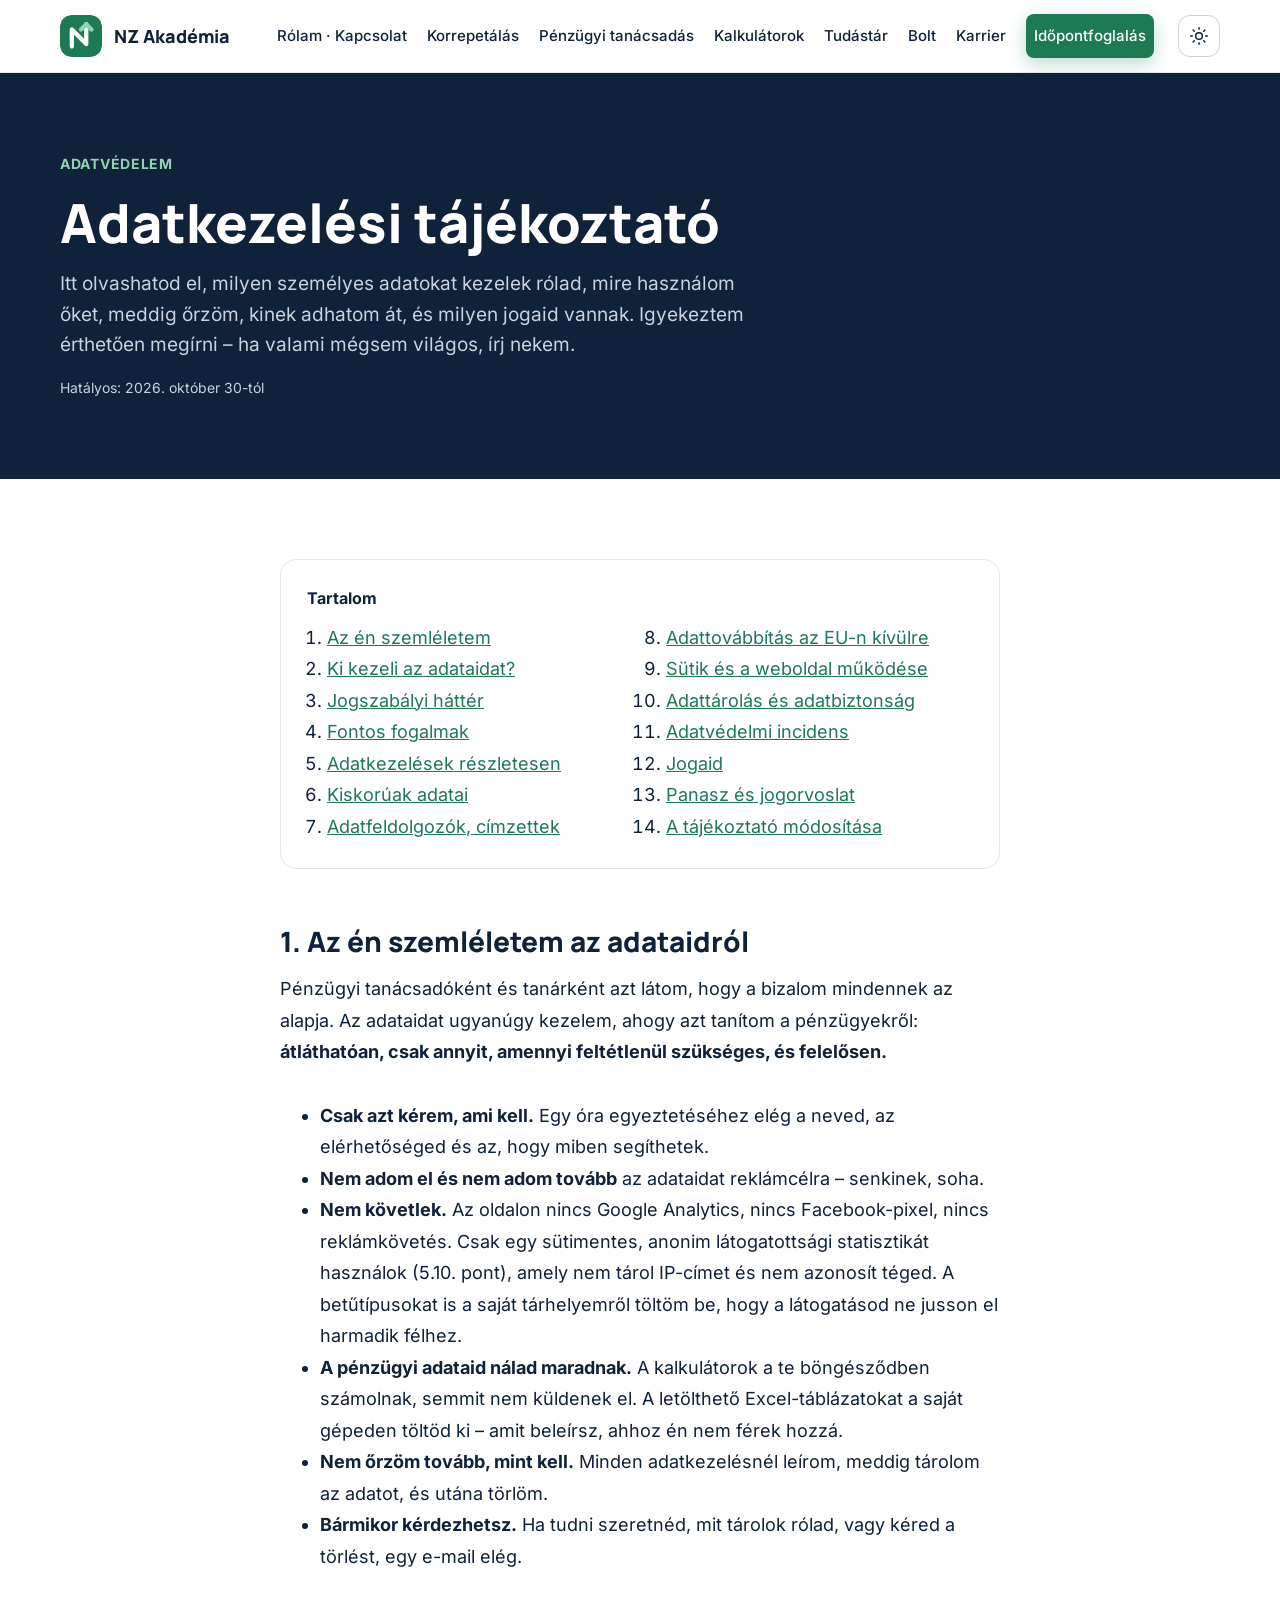
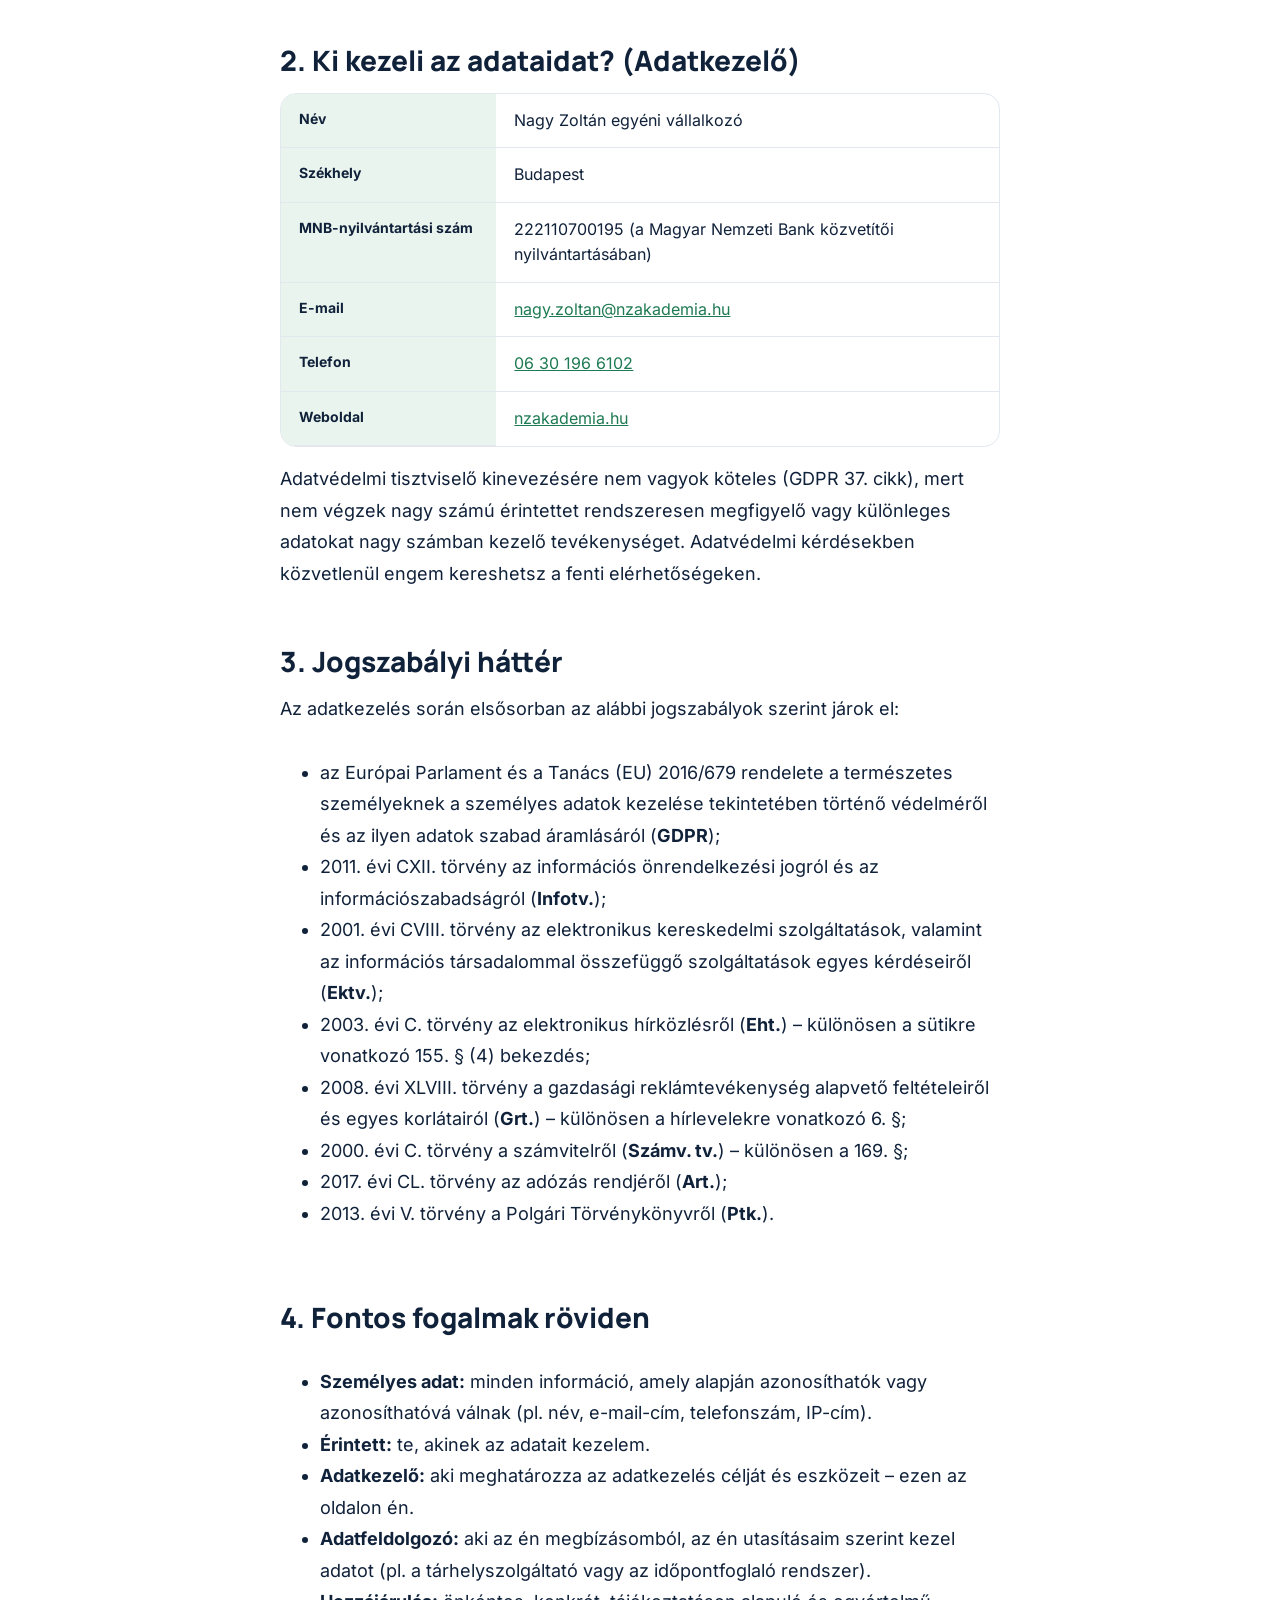
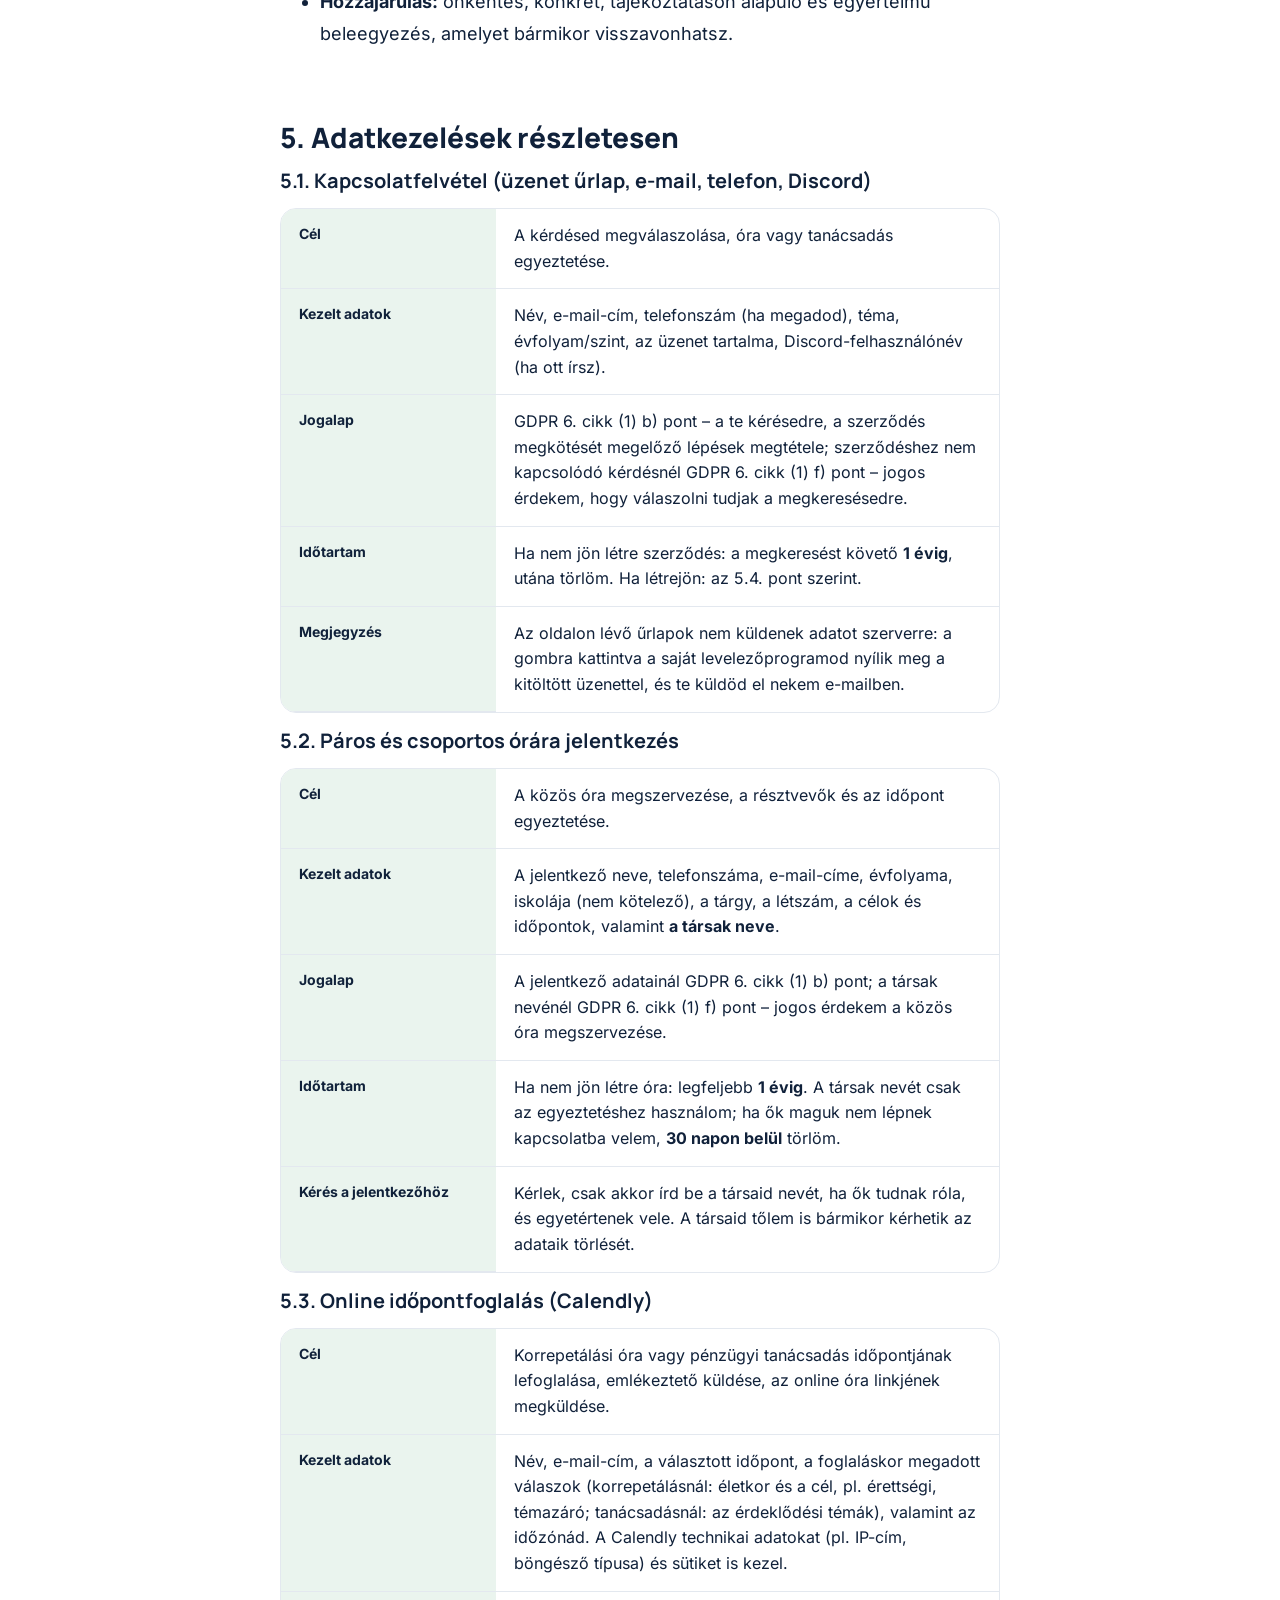
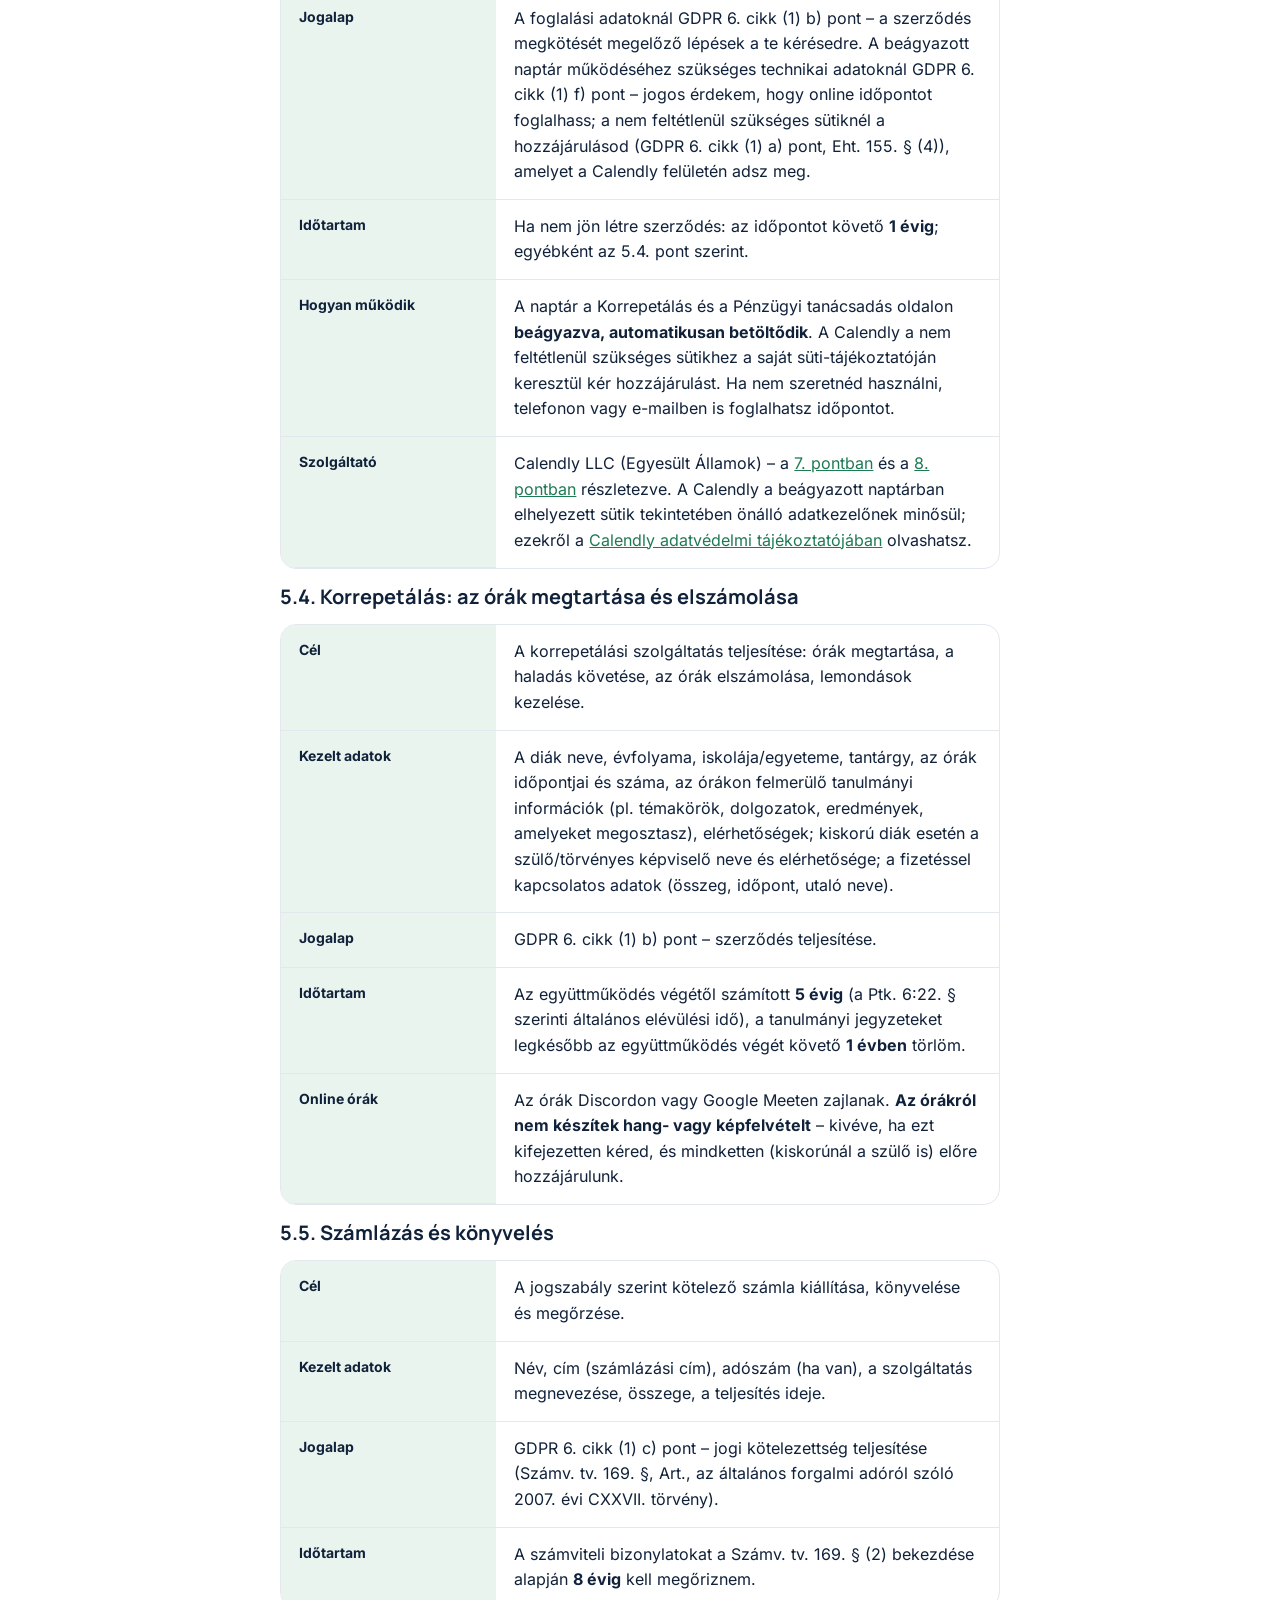
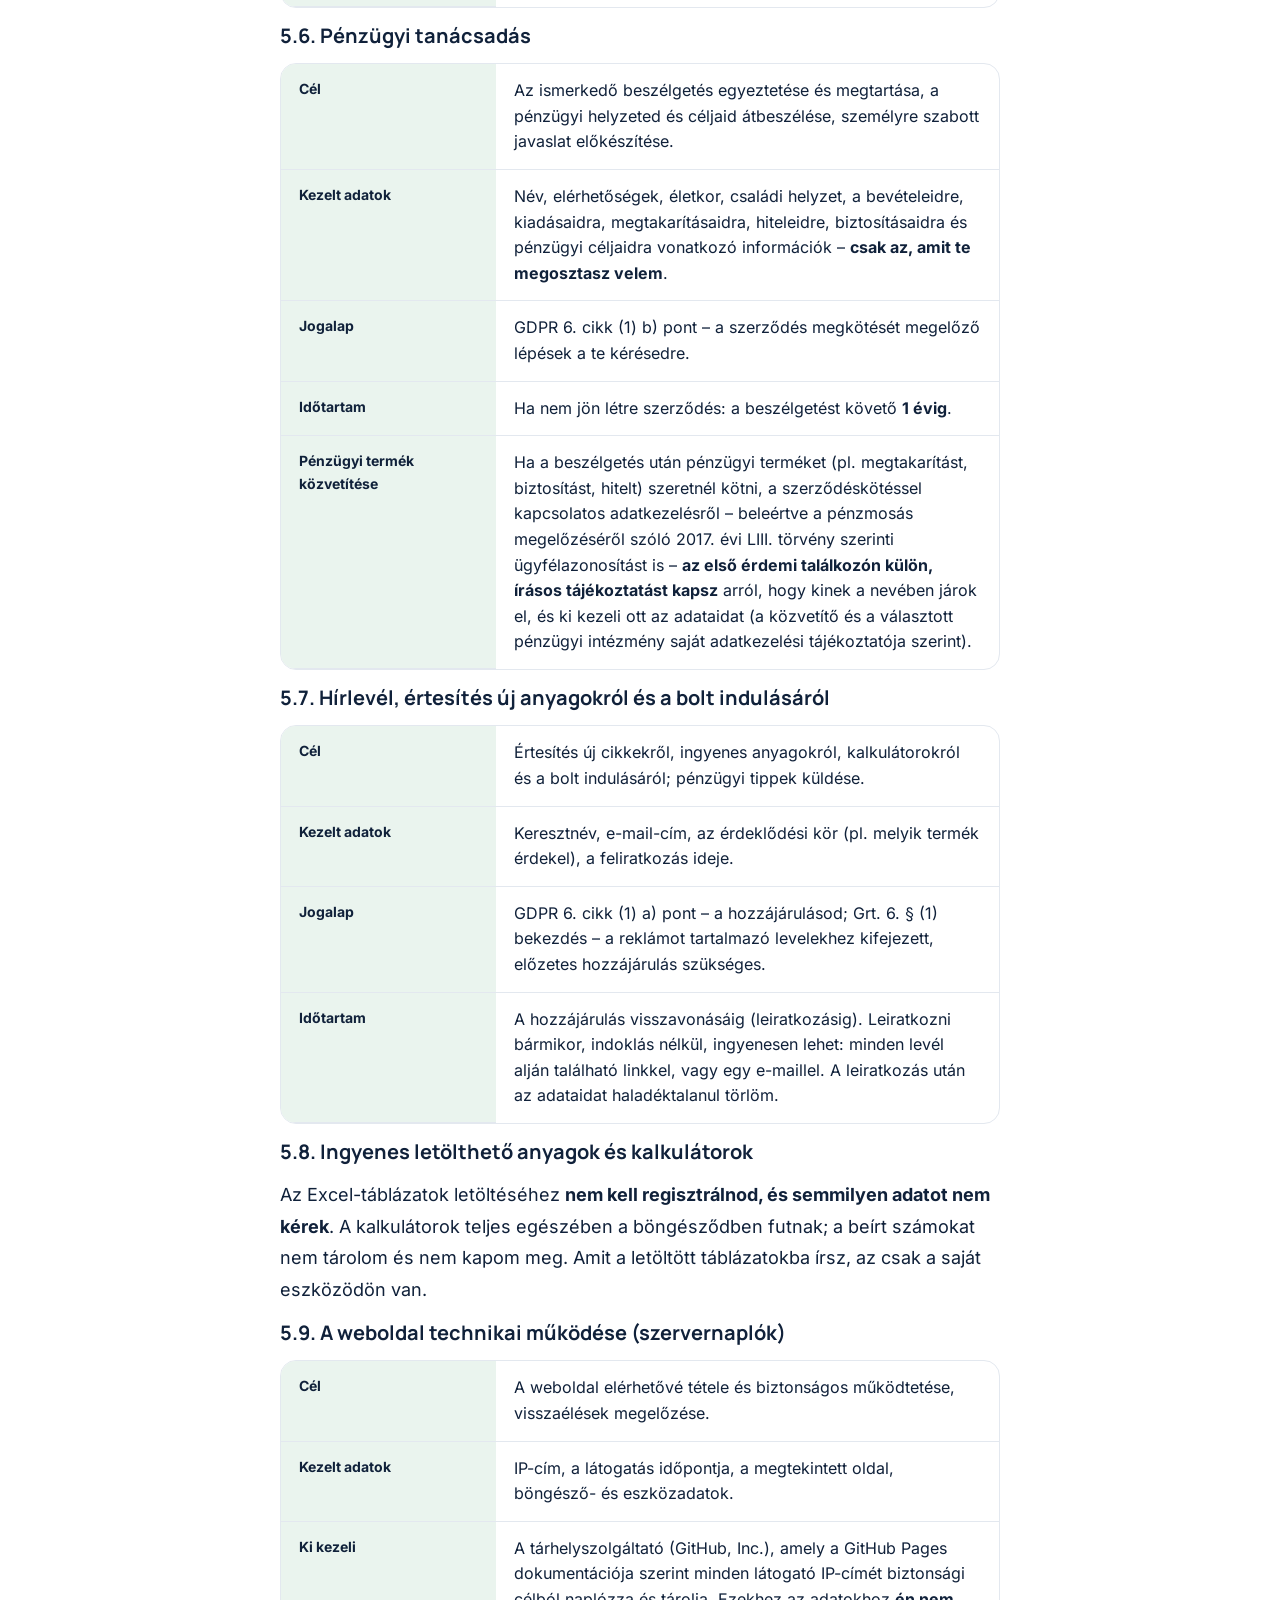
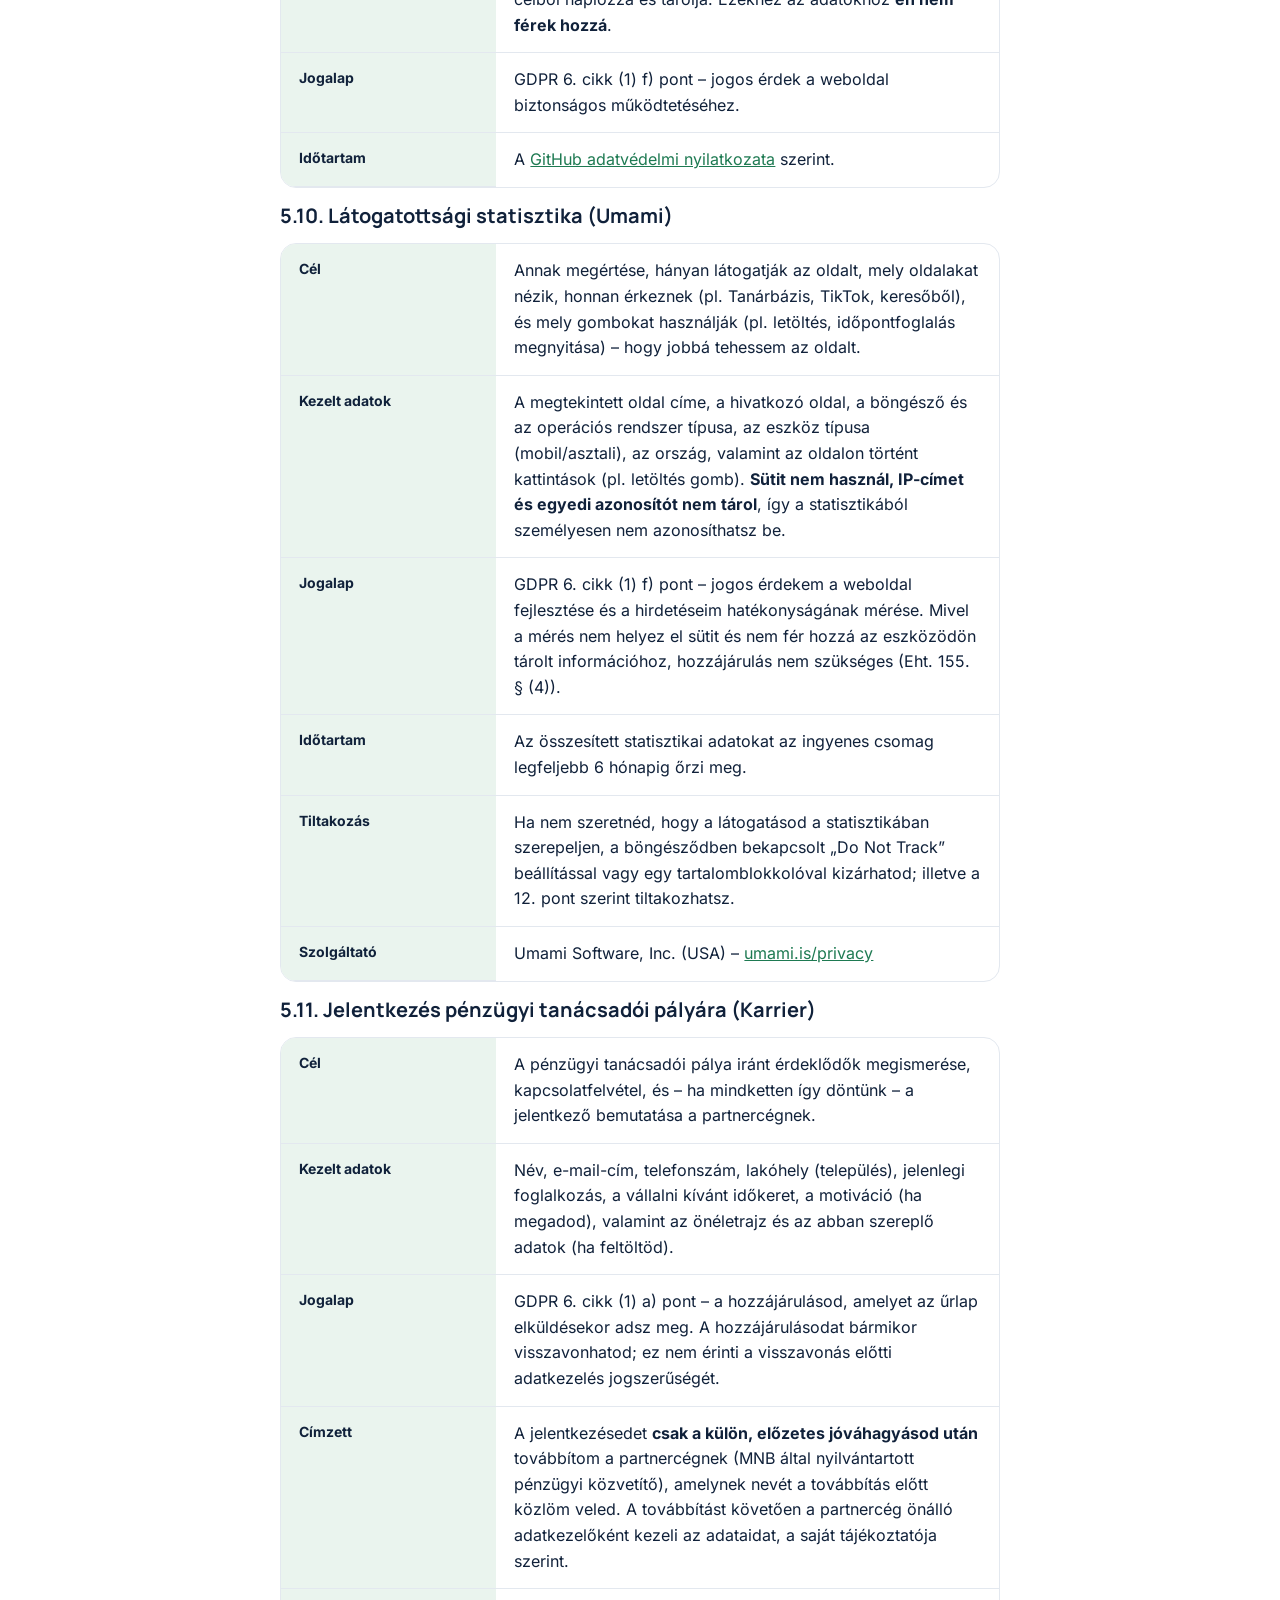
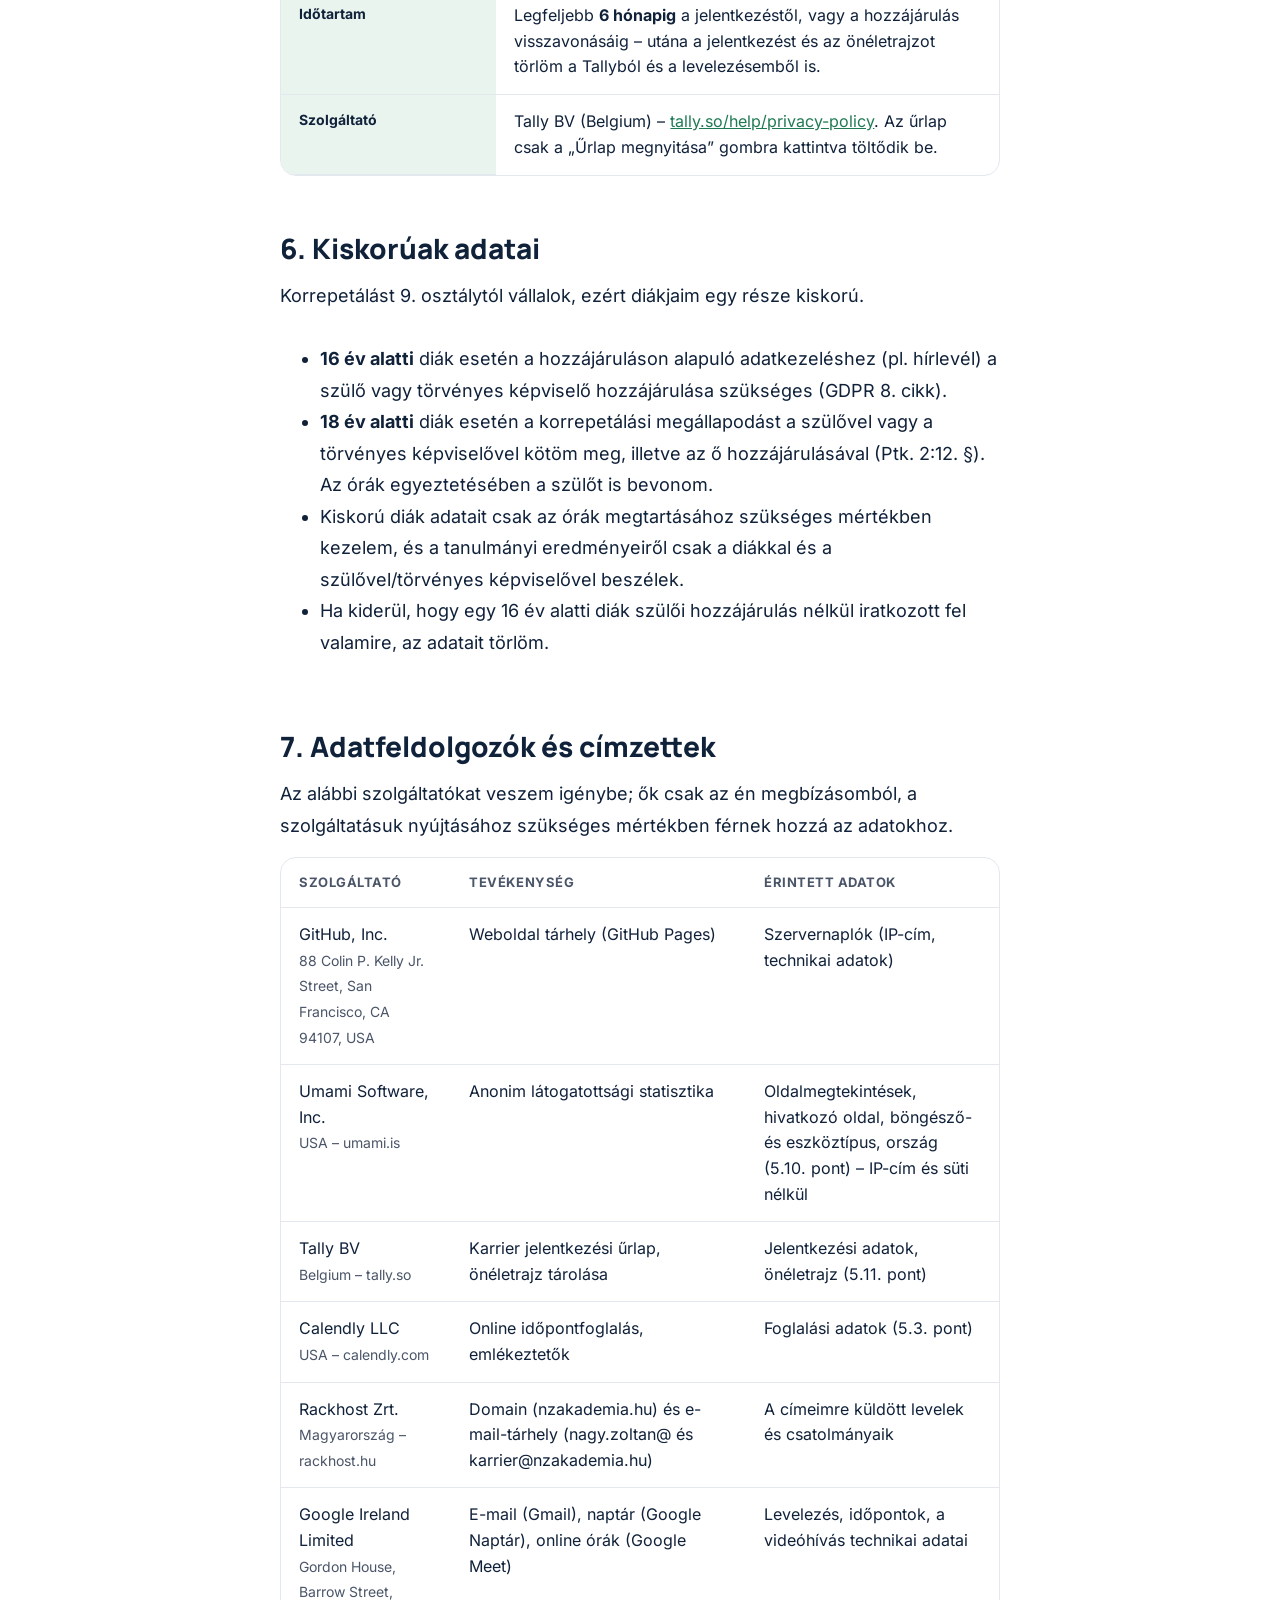
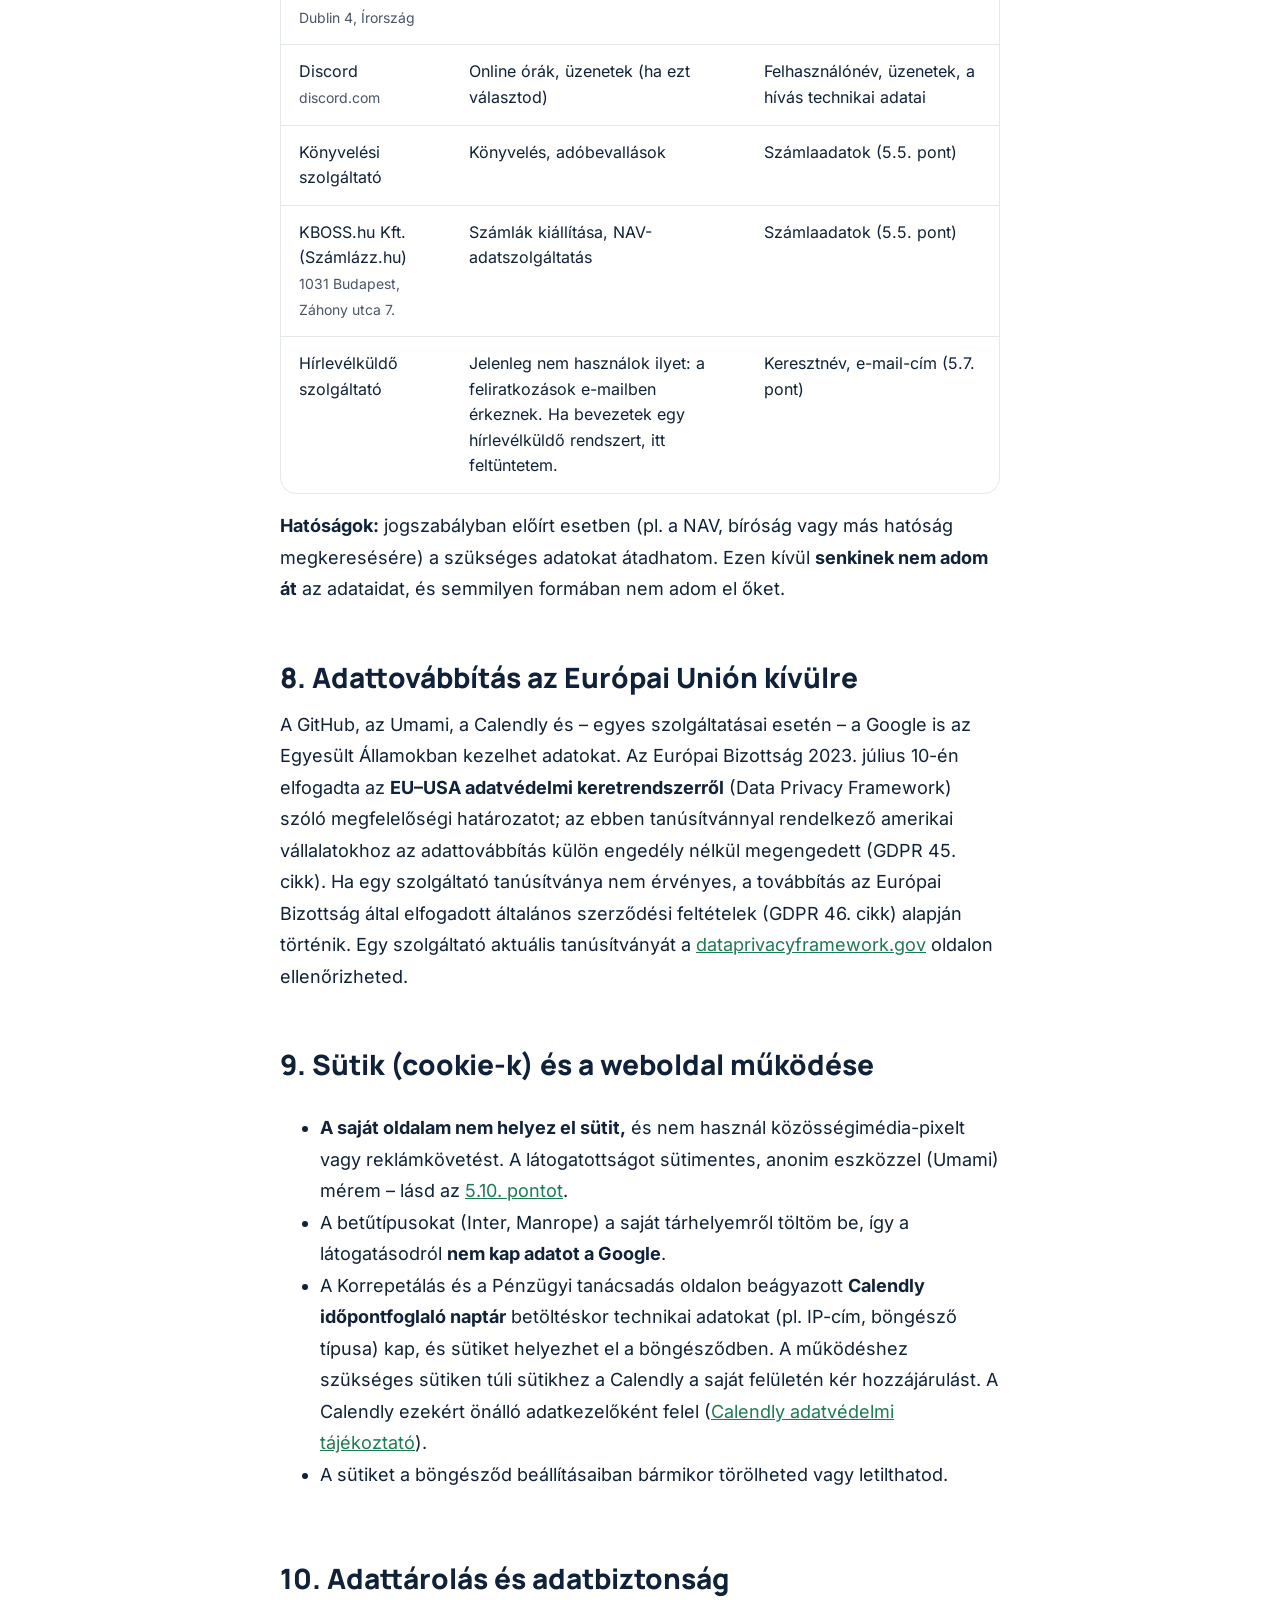
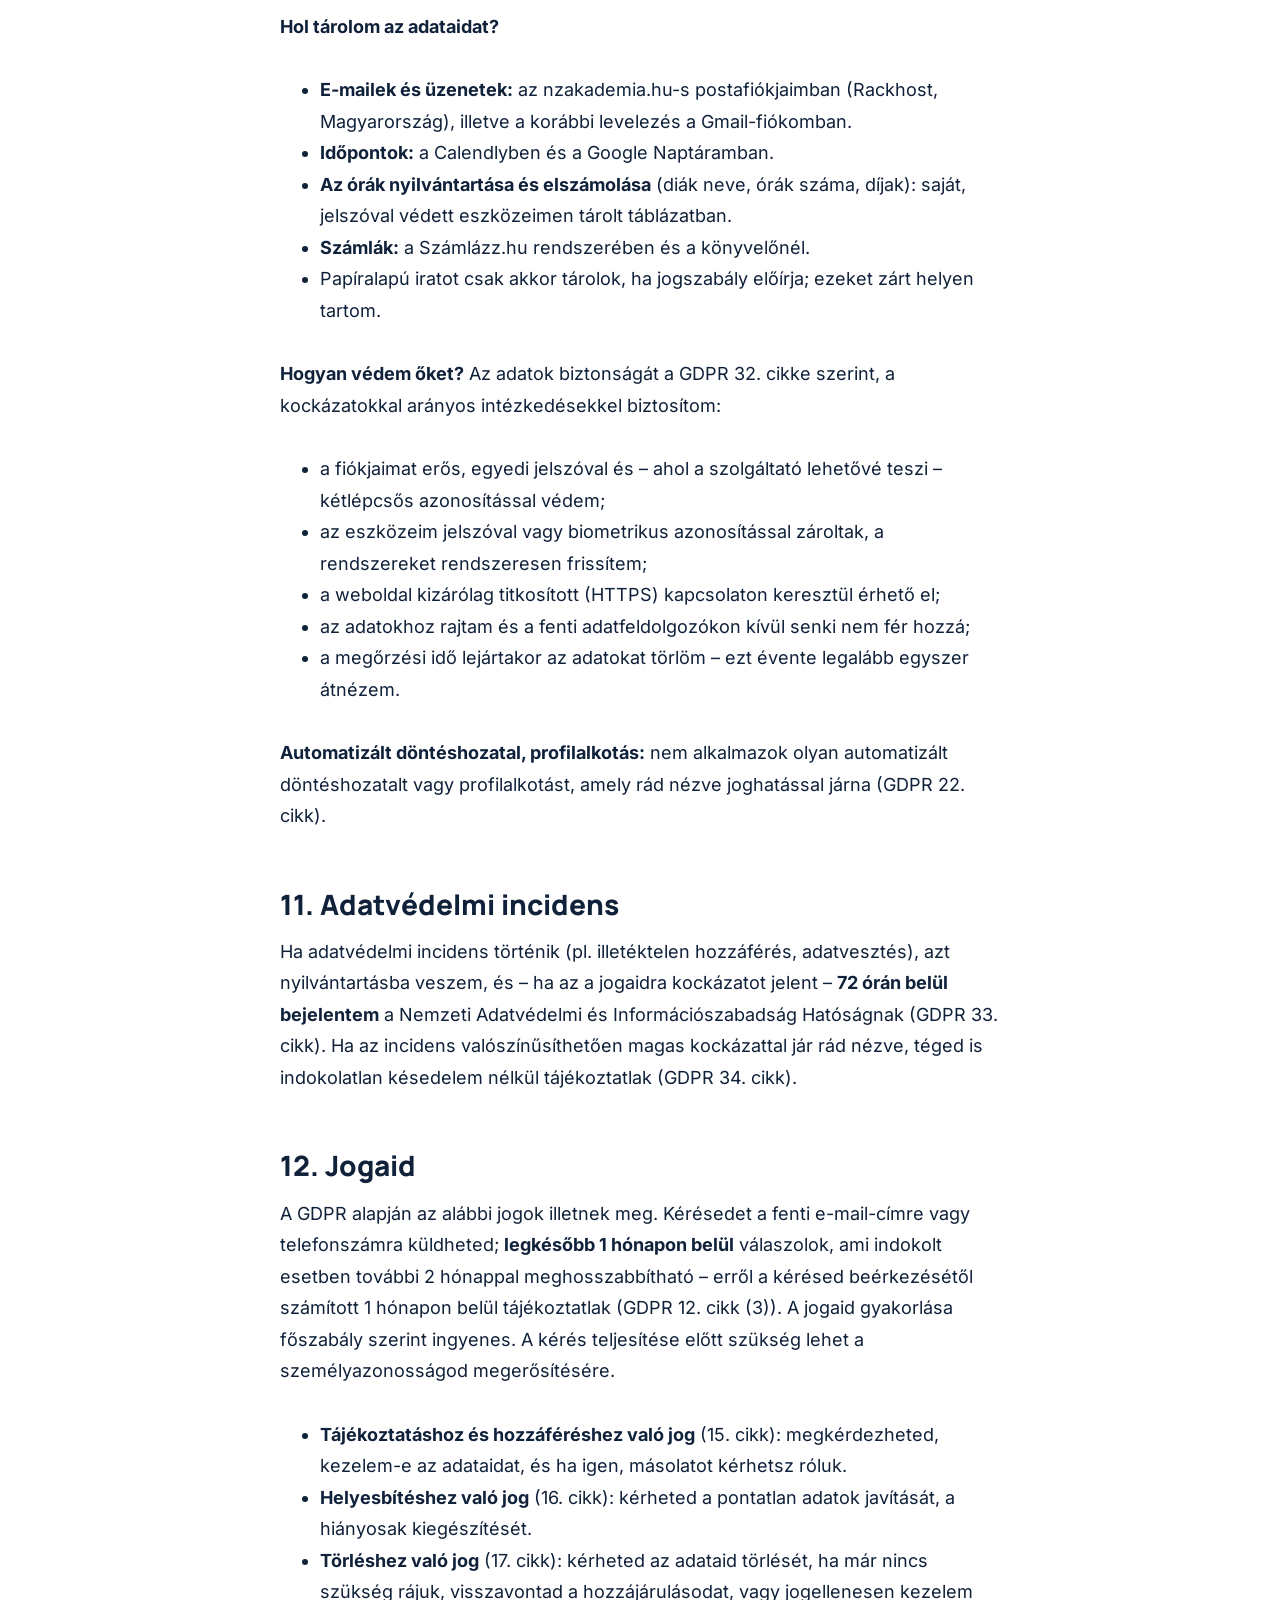
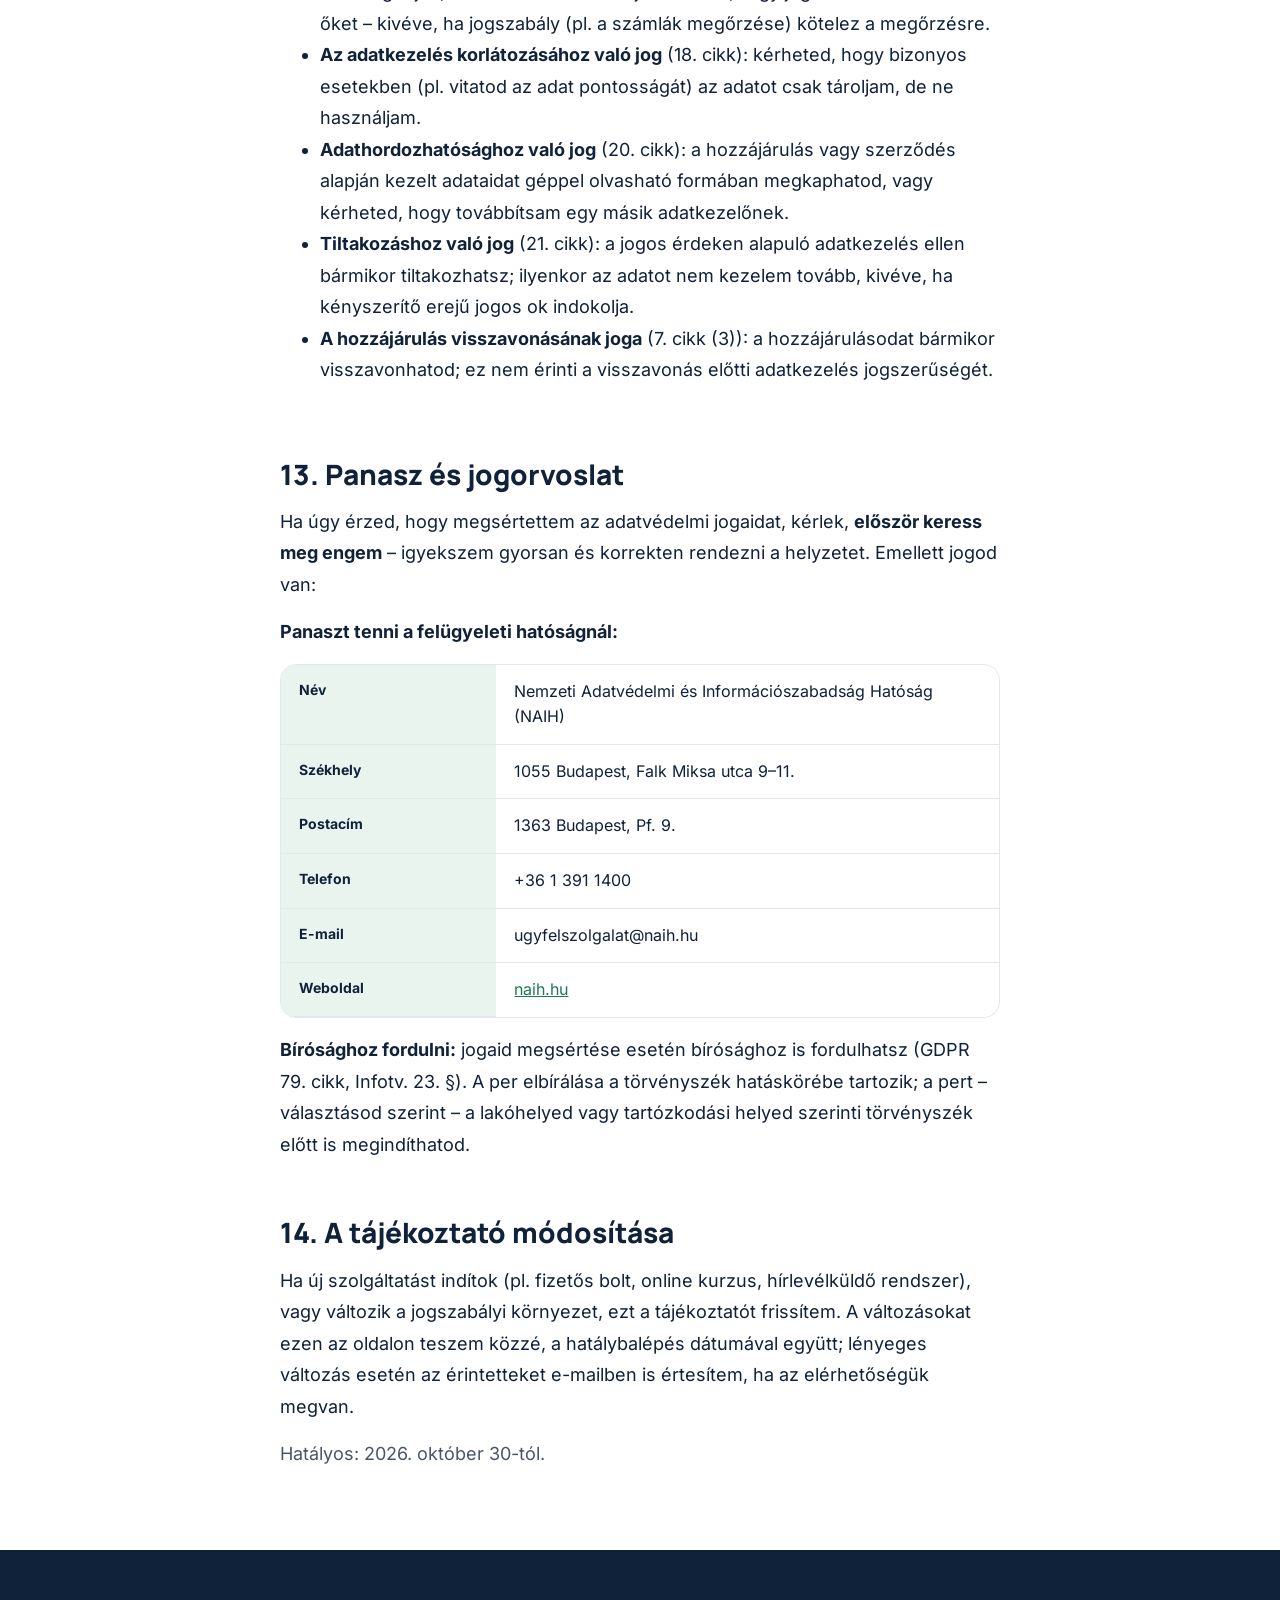
==== adatkezeles.html @ df6d3868 "Korrepetálás: egyetemek teljes névvel Co-Authored-By: Claude Opus 5.5 <noreply@anthropic.com> Claude" ====
<!doctype html>
<html lang="hu">
<head>
  <meta charset="utf-8">
  <meta name="viewport" content="width=device-width, initial-scale=1">
  <title>Adatkezelési tájékoztató | NZ Akadémia</title>
  <meta name="description" content="Adatkezelési tájékoztató: milyen adatokat kezelek, milyen célból, meddig, és milyen jogaid vannak.">
  <link rel="stylesheet" href="assets/style.css?v=2611230955">
  <script defer src="https://cloud.umami.is/script.js" data-website-id="2bbd9b21-e118-43c6-a43f-94f564ebd75c" data-domains="nzakademia.hu,www.nzakademia.hu,nagyzoltan25.github.io"></script>
  <link rel="icon" type="image/svg+xml" href="assets/logo-mark.svg">
<script>(function(){try{var t=localStorage.getItem("nz-theme");if(!t)t=matchMedia("(prefers-color-scheme: dark)").matches?"dark":"light";document.documentElement.setAttribute("data-theme",t)}catch(e){}})();</script>
</head>
<body>
<!-- ===== FEJLÉC (minden oldalon ugyanez; ha módosítod, mindegyikben írd át) ===== -->
<header class="site-header">
  <div class="wrap">
    <a class="logo" href="index.html"><img src="assets/logo-mark.svg" width="42" height="42" alt=""><span class="logo-text">NZ Akadémia<small>Nagy Zoltán · Értékes tudás, érthetően</small></span></a>
    <button class="theme-btn" type="button" aria-label="Nappali / éjszakai mód váltása" title="Nappali / éjszakai mód"><svg class="sun" viewBox="0 0 24 24"><circle cx="12" cy="12" r="4"/><path d="M12 2v2M12 20v2M4.9 4.9l1.4 1.4M17.7 17.7l1.4 1.4M2 12h2M20 12h2M4.9 19.1l1.4-1.4M17.7 6.3l1.4-1.4"/></svg><svg class="moon" viewBox="0 0 24 24"><path d="M20 14.5A8 8 0 0 1 9.5 4 8 8 0 1 0 20 14.5z"/></svg></button>
    <button class="menu-btn" aria-expanded="false" aria-controls="fomenu">Menü</button>
    <nav class="nav" id="fomenu" aria-label="Fő menü">
      <a href="rolam.html">Rólam · Kapcsolat</a>
      <a href="korrepetalas.html">Korrepetálás</a>
      <a href="tanacsadas.html">Pénzügyi tanácsadás</a>
      <a href="kalkulatorok.html">Kalkulátorok</a>
      <a href="tudastar.html">Tudástár</a>
      <a href="bolt.html">Bolt</a>
      <a href="karrier.html">Karrier</a>
      <a class="btn" href="index.html#foglalas">Időpontfoglalás</a>
    </nav>
  </div>
</header>

<main>

<section class="section dark">
  <div class="wrap stack">
    <span class="eyebrow">Adatvédelem</span>
    <h1>Adatkezelési tájékoztató</h1>
    <p class="lead">Itt olvashatod el, milyen személyes adatokat kezelek rólad, mire használom őket, meddig őrzöm, kinek adhatom át, és milyen jogaid vannak. Igyekeztem érthetően megírni – ha valami mégsem világos, írj nekem.</p>
    <p class="small">Hatályos: 2026. október 30-tól</p>
  </div>
</section>

<section class="section">
  <div class="wrap article stack">

    <nav class="card" aria-label="Tartalom">
      <strong>Tartalom</strong>
      <ol style="margin:0;padding-left:20px;columns:2;column-gap:32px">
        <li><a href="#szemlelet">Az én szemléletem</a></li>
        <li><a href="#adatkezelo">Ki kezeli az adataidat?</a></li>
        <li><a href="#jogszabalyok">Jogszabályi háttér</a></li>
        <li><a href="#fogalmak">Fontos fogalmak</a></li>
        <li><a href="#celok">Adatkezelések részletesen</a></li>
        <li><a href="#kiskoruak">Kiskorúak adatai</a></li>
        <li><a href="#feldolgozok">Adatfeldolgozók, címzettek</a></li>
        <li><a href="#tovabbitas">Adattovábbítás az EU-n kívülre</a></li>
        <li><a href="#sutik">Sütik és a weboldal működése</a></li>
        <li><a href="#tarolas">Adattárolás és adatbiztonság</a></li>
        <li><a href="#incidens">Adatvédelmi incidens</a></li>
        <li><a href="#jogok">Jogaid</a></li>
        <li><a href="#jogorvoslat">Panasz és jogorvoslat</a></li>
        <li><a href="#modositas">A tájékoztató módosítása</a></li>
      </ol>
    </nav>

    <h2 id="szemlelet">1. Az én szemléletem az adataidról</h2>
    <p>Pénzügyi tanácsadóként és tanárként azt látom, hogy a bizalom mindennek az alapja. Az adataidat ugyanúgy kezelem, ahogy azt tanítom a pénzügyekről: <strong>átláthatóan, csak annyit, amennyi feltétlenül szükséges, és felelősen.</strong></p>
    <ul>
      <li><strong>Csak azt kérem, ami kell.</strong> Egy óra egyeztetéséhez elég a neved, az elérhetőséged és az, hogy miben segíthetek.</li>
      <li><strong>Nem adom el és nem adom tovább</strong> az adataidat reklámcélra – senkinek, soha.</li>
      <li><strong>Nem követlek.</strong> Az oldalon nincs Google Analytics, nincs Facebook-pixel, nincs reklámkövetés. Csak egy sütimentes, anonim látogatottsági statisztikát használok (5.10. pont), amely nem tárol IP-címet és nem azonosít téged. A betűtípusokat is a saját tárhelyemről töltöm be, hogy a látogatásod ne jusson el harmadik félhez.</li>
      <li><strong>A pénzügyi adataid nálad maradnak.</strong> A kalkulátorok a te böngésződben számolnak, semmit nem küldenek el. A letölthető Excel-táblázatokat a saját gépeden töltöd ki – amit beleírsz, ahhoz én nem férek hozzá.</li>
      <li><strong>Nem őrzöm tovább, mint kell.</strong> Minden adatkezelésnél leírom, meddig tárolom az adatot, és utána törlöm.</li>
      <li><strong>Bármikor kérdezhetsz.</strong> Ha tudni szeretnéd, mit tárolok rólad, vagy kéred a törlést, egy e-mail elég.</li>
    </ul>

    <h2 id="adatkezelo">2. Ki kezeli az adataidat? (Adatkezelő)</h2>
    <div class="table-wrap"><table>
      <tbody>
        <tr><th scope="row">Név</th><td>Nagy Zoltán egyéni vállalkozó</td></tr>
        <tr><th scope="row">Székhely</th><td>Budapest</td></tr>
        <tr><th scope="row">MNB-nyilvántartási szám</th><td>222110700195 (a Magyar Nemzeti Bank közvetítői nyilvántartásában)</td></tr>
        <tr><th scope="row">E-mail</th><td><a href="mailto:nagy.zoltan@nzakademia.hu">nagy.zoltan@nzakademia.hu</a></td></tr>
        <tr><th scope="row">Telefon</th><td><a href="tel:+36301966102">06 30 196 6102</a></td></tr>
        <tr><th scope="row">Weboldal</th><td><a href="https://nzakademia.hu">nzakademia.hu</a></td></tr>
      </tbody>
    </table></div>
    <p>Adatvédelmi tisztviselő kinevezésére nem vagyok köteles (GDPR 37. cikk), mert nem végzek nagy számú érintettet rendszeresen megfigyelő vagy különleges adatokat nagy számban kezelő tevékenységet. Adatvédelmi kérdésekben közvetlenül engem kereshetsz a fenti elérhetőségeken.</p>

    <h2 id="jogszabalyok">3. Jogszabályi háttér</h2>
    <p>Az adatkezelés során elsősorban az alábbi jogszabályok szerint járok el:</p>
    <ul>
      <li>az Európai Parlament és a Tanács (EU) 2016/679 rendelete a természetes személyeknek a személyes adatok kezelése tekintetében történő védelméről és az ilyen adatok szabad áramlásáról (<strong>GDPR</strong>);</li>
      <li>2011. évi CXII. törvény az információs önrendelkezési jogról és az információszabadságról (<strong>Infotv.</strong>);</li>
      <li>2001. évi CVIII. törvény az elektronikus kereskedelmi szolgáltatások, valamint az információs társadalommal összefüggő szolgáltatások egyes kérdéseiről (<strong>Ektv.</strong>);</li>
      <li>2003. évi C. törvény az elektronikus hírközlésről (<strong>Eht.</strong>) – különösen a sütikre vonatkozó 155. § (4) bekezdés;</li>
      <li>2008. évi XLVIII. törvény a gazdasági reklámtevékenység alapvető feltételeiről és egyes korlátairól (<strong>Grt.</strong>) – különösen a hírlevelekre vonatkozó 6. §;</li>
      <li>2000. évi C. törvény a számvitelről (<strong>Számv. tv.</strong>) – különösen a 169. §;</li>
      <li>2017. évi CL. törvény az adózás rendjéről (<strong>Art.</strong>);</li>
      <li>2013. évi V. törvény a Polgári Törvénykönyvről (<strong>Ptk.</strong>).</li>
    </ul>

    <h2 id="fogalmak">4. Fontos fogalmak röviden</h2>
    <ul>
      <li><strong>Személyes adat:</strong> minden információ, amely alapján azonosíthatók vagy azonosíthatóvá válnak (pl. név, e-mail-cím, telefonszám, IP-cím).</li>
      <li><strong>Érintett:</strong> te, akinek az adatait kezelem.</li>
      <li><strong>Adatkezelő:</strong> aki meghatározza az adatkezelés célját és eszközeit – ezen az oldalon én.</li>
      <li><strong>Adatfeldolgozó:</strong> aki az én megbízásomból, az én utasításaim szerint kezel adatot (pl. a tárhelyszolgáltató vagy az időpontfoglaló rendszer).</li>
      <li><strong>Hozzájárulás:</strong> önkéntes, konkrét, tájékoztatáson alapuló és egyértelmű beleegyezés, amelyet bármikor visszavonhatsz.</li>
    </ul>

    <h2 id="celok">5. Adatkezelések részletesen</h2>

    <h3>5.1. Kapcsolatfelvétel (üzenet űrlap, e-mail, telefon, Discord)</h3>
    <div class="table-wrap"><table><tbody>
      <tr><th scope="row">Cél</th><td>A kérdésed megválaszolása, óra vagy tanácsadás egyeztetése.</td></tr>
      <tr><th scope="row">Kezelt adatok</th><td>Név, e-mail-cím, telefonszám (ha megadod), téma, évfolyam/szint, az üzenet tartalma, Discord-felhasználónév (ha ott írsz).</td></tr>
      <tr><th scope="row">Jogalap</th><td>GDPR 6. cikk (1) b) pont – a te kérésedre, a szerződés megkötését megelőző lépések megtétele; szerződéshez nem kapcsolódó kérdésnél GDPR 6. cikk (1) f) pont – jogos érdekem, hogy válaszolni tudjak a megkeresésedre.</td></tr>
      <tr><th scope="row">Időtartam</th><td>Ha nem jön létre szerződés: a megkeresést követő <strong>1 évig</strong>, utána törlöm. Ha létrejön: az 5.4. pont szerint.</td></tr>
      <tr><th scope="row">Megjegyzés</th><td>Az oldalon lévő űrlapok nem küldenek adatot szerverre: a gombra kattintva a saját levelezőprogramod nyílik meg a kitöltött üzenettel, és te küldöd el nekem e-mailben.</td></tr>
    </tbody></table></div>

    <h3>5.2. Páros és csoportos órára jelentkezés</h3>
    <div class="table-wrap"><table><tbody>
      <tr><th scope="row">Cél</th><td>A közös óra megszervezése, a résztvevők és az időpont egyeztetése.</td></tr>
      <tr><th scope="row">Kezelt adatok</th><td>A jelentkező neve, telefonszáma, e-mail-címe, évfolyama, iskolája (nem kötelező), a tárgy, a létszám, a célok és időpontok, valamint <strong>a társak neve</strong>.</td></tr>
      <tr><th scope="row">Jogalap</th><td>A jelentkező adatainál GDPR 6. cikk (1) b) pont; a társak nevénél GDPR 6. cikk (1) f) pont – jogos érdekem a közös óra megszervezése.</td></tr>
      <tr><th scope="row">Időtartam</th><td>Ha nem jön létre óra: legfeljebb <strong>1 évig</strong>. A társak nevét csak az egyeztetéshez használom; ha ők maguk nem lépnek kapcsolatba velem, <strong>30 napon belül</strong> törlöm.</td></tr>
      <tr><th scope="row">Kérés a jelentkezőhöz</th><td>Kérlek, csak akkor írd be a társaid nevét, ha ők tudnak róla, és egyetértenek vele. A társaid tőlem is bármikor kérhetik az adataik törlését.</td></tr>
    </tbody></table></div>

    <h3 id="calendly">5.3. Online időpontfoglalás (Calendly)</h3>
    <div class="table-wrap"><table><tbody>
      <tr><th scope="row">Cél</th><td>Korrepetálási óra vagy pénzügyi tanácsadás időpontjának lefoglalása, emlékeztető küldése, az online óra linkjének megküldése.</td></tr>
      <tr><th scope="row">Kezelt adatok</th><td>Név, e-mail-cím, a választott időpont, a foglaláskor megadott válaszok (korrepetálásnál: életkor és a cél, pl. érettségi, témazáró; tanácsadásnál: az érdeklődési témák), valamint az időzónád. A Calendly technikai adatokat (pl. IP-cím, böngésző típusa) és sütiket is kezel.</td></tr>
      <tr><th scope="row">Jogalap</th><td>A foglalási adatoknál GDPR 6. cikk (1) b) pont – a szerződés megkötését megelőző lépések a te kérésedre. A beágyazott naptár működéséhez szükséges technikai adatoknál GDPR 6. cikk (1) f) pont – jogos érdekem, hogy online időpontot foglalhass; a nem feltétlenül szükséges sütiknél a hozzájárulásod (GDPR 6. cikk (1) a) pont, Eht. 155. § (4)), amelyet a Calendly felületén adsz meg.</td></tr>
      <tr><th scope="row">Időtartam</th><td>Ha nem jön létre szerződés: az időpontot követő <strong>1 évig</strong>; egyébként az 5.4. pont szerint.</td></tr>
      <tr><th scope="row">Hogyan működik</th><td>A naptár a Korrepetálás és a Pénzügyi tanácsadás oldalon <strong>beágyazva, automatikusan betöltődik</strong>. A Calendly a nem feltétlenül szükséges sütikhez a saját süti-tájékoztatóján keresztül kér hozzájárulást. Ha nem szeretnéd használni, telefonon vagy e-mailben is foglalhatsz időpontot.</td></tr>
      <tr><th scope="row">Szolgáltató</th><td>Calendly LLC (Egyesült Államok) – a <a href="#feldolgozok">7. pontban</a> és a <a href="#tovabbitas">8. pontban</a> részletezve. A Calendly a beágyazott naptárban elhelyezett sütik tekintetében önálló adatkezelőnek minősül; ezekről a <a href="https://calendly.com/legal/privacy-notice" target="_blank" rel="noopener">Calendly adatvédelmi tájékoztatójában</a> olvashatsz.</td></tr>
    </tbody></table></div>

    <h3>5.4. Korrepetálás: az órák megtartása és elszámolása</h3>
    <div class="table-wrap"><table><tbody>
      <tr><th scope="row">Cél</th><td>A korrepetálási szolgáltatás teljesítése: órák megtartása, a haladás követése, az órák elszámolása, lemondások kezelése.</td></tr>
      <tr><th scope="row">Kezelt adatok</th><td>A diák neve, évfolyama, iskolája/egyeteme, tantárgy, az órák időpontjai és száma, az órákon felmerülő tanulmányi információk (pl. témakörök, dolgozatok, eredmények, amelyeket megosztasz), elérhetőségek; kiskorú diák esetén a szülő/törvényes képviselő neve és elérhetősége; a fizetéssel kapcsolatos adatok (összeg, időpont, utaló neve).</td></tr>
      <tr><th scope="row">Jogalap</th><td>GDPR 6. cikk (1) b) pont – szerződés teljesítése.</td></tr>
      <tr><th scope="row">Időtartam</th><td>Az együttműködés végétől számított <strong>5 évig</strong> (a Ptk. 6:22. § szerinti általános elévülési idő), a tanulmányi jegyzeteket legkésőbb az együttműködés végét követő <strong>1 évben</strong> törlöm.</td></tr>
      <tr><th scope="row">Online órák</th><td>Az órák Discordon vagy Google Meeten zajlanak. <strong>Az órákról nem készítek hang- vagy képfelvételt</strong> – kivéve, ha ezt kifejezetten kéred, és mindketten (kiskorúnál a szülő is) előre hozzájárulunk.</td></tr>
    </tbody></table></div>

    <h3>5.5. Számlázás és könyvelés</h3>
    <div class="table-wrap"><table><tbody>
      <tr><th scope="row">Cél</th><td>A jogszabály szerint kötelező számla kiállítása, könyvelése és megőrzése.</td></tr>
      <tr><th scope="row">Kezelt adatok</th><td>Név, cím (számlázási cím), adószám (ha van), a szolgáltatás megnevezése, összege, a teljesítés ideje.</td></tr>
      <tr><th scope="row">Jogalap</th><td>GDPR 6. cikk (1) c) pont – jogi kötelezettség teljesítése (Számv. tv. 169. §, Art., az általános forgalmi adóról szóló 2007. évi CXXVII. törvény).</td></tr>
      <tr><th scope="row">Időtartam</th><td>A számviteli bizonylatokat a Számv. tv. 169. § (2) bekezdése alapján <strong>8 évig</strong> kell megőriznem.</td></tr>
    </tbody></table></div>

    <h3>5.6. Pénzügyi tanácsadás</h3>
    <div class="table-wrap"><table><tbody>
      <tr><th scope="row">Cél</th><td>Az ismerkedő beszélgetés egyeztetése és megtartása, a pénzügyi helyzeted és céljaid átbeszélése, személyre szabott javaslat előkészítése.</td></tr>
      <tr><th scope="row">Kezelt adatok</th><td>Név, elérhetőségek, életkor, családi helyzet, a bevételeidre, kiadásaidra, megtakarításaidra, hiteleidre, biztosításaidra és pénzügyi céljaidra vonatkozó információk – <strong>csak az, amit te megosztasz velem</strong>.</td></tr>
      <tr><th scope="row">Jogalap</th><td>GDPR 6. cikk (1) b) pont – a szerződés megkötését megelőző lépések a te kérésedre.</td></tr>
      <tr><th scope="row">Időtartam</th><td>Ha nem jön létre szerződés: a beszélgetést követő <strong>1 évig</strong>.</td></tr>
      <tr><th scope="row">Pénzügyi termék közvetítése</th><td>Ha a beszélgetés után pénzügyi terméket (pl. megtakarítást, biztosítást, hitelt) szeretnél kötni, a szerződéskötéssel kapcsolatos adatkezelésről – beleértve a pénzmosás megelőzéséről szóló 2017. évi LIII. törvény szerinti ügyfélazonosítást is – <strong>az első érdemi találkozón külön, írásos tájékoztatást kapsz</strong> arról, hogy kinek a nevében járok el, és ki kezeli ott az adataidat (a közvetítő és a választott pénzügyi intézmény saját adatkezelési tájékoztatója szerint).</td></tr>
    </tbody></table></div>

    <h3>5.7. Hírlevél, értesítés új anyagokról és a bolt indulásáról</h3>
    <div class="table-wrap"><table><tbody>
      <tr><th scope="row">Cél</th><td>Értesítés új cikkekről, ingyenes anyagokról, kalkulátorokról és a bolt indulásáról; pénzügyi tippek küldése.</td></tr>
      <tr><th scope="row">Kezelt adatok</th><td>Keresztnév, e-mail-cím, az érdeklődési kör (pl. melyik termék érdekel), a feliratkozás ideje.</td></tr>
      <tr><th scope="row">Jogalap</th><td>GDPR 6. cikk (1) a) pont – a hozzájárulásod; Grt. 6. § (1) bekezdés – a reklámot tartalmazó levelekhez kifejezett, előzetes hozzájárulás szükséges.</td></tr>
      <tr><th scope="row">Időtartam</th><td>A hozzájárulás visszavonásáig (leiratkozásig). Leiratkozni bármikor, indoklás nélkül, ingyenesen lehet: minden levél alján található linkkel, vagy egy e-maillel. A leiratkozás után az adataidat haladéktalanul törlöm.</td></tr>
    </tbody></table></div>

    <h3>5.8. Ingyenes letölthető anyagok és kalkulátorok</h3>
    <p>Az Excel-táblázatok letöltéséhez <strong>nem kell regisztrálnod, és semmilyen adatot nem kérek</strong>. A kalkulátorok teljes egészében a böngésződben futnak; a beírt számokat nem tárolom és nem kapom meg. Amit a letöltött táblázatokba írsz, az csak a saját eszközödön van.</p>

    <h3>5.9. A weboldal technikai működése (szervernaplók)</h3>
    <div class="table-wrap"><table><tbody>
      <tr><th scope="row">Cél</th><td>A weboldal elérhetővé tétele és biztonságos működtetése, visszaélések megelőzése.</td></tr>
      <tr><th scope="row">Kezelt adatok</th><td>IP-cím, a látogatás időpontja, a megtekintett oldal, böngésző- és eszközadatok.</td></tr>
      <tr><th scope="row">Ki kezeli</th><td>A tárhelyszolgáltató (GitHub, Inc.), amely a GitHub Pages dokumentációja szerint minden látogató IP-címét biztonsági célból naplózza és tárolja. Ezekhez az adatokhoz <strong>én nem férek hozzá</strong>.</td></tr>
      <tr><th scope="row">Jogalap</th><td>GDPR 6. cikk (1) f) pont – jogos érdek a weboldal biztonságos működtetéséhez.</td></tr>
      <tr><th scope="row">Időtartam</th><td>A <a href="https://docs.github.com/en/site-policy/privacy-policies/github-general-privacy-statement" target="_blank" rel="noopener">GitHub adatvédelmi nyilatkozata</a> szerint.</td></tr>
    </tbody></table></div>

    <h3 id="statisztika">5.10. Látogatottsági statisztika (Umami)</h3>
    <div class="table-wrap"><table><tbody>
      <tr><th scope="row">Cél</th><td>Annak megértése, hányan látogatják az oldalt, mely oldalakat nézik, honnan érkeznek (pl. Tanárbázis, TikTok, keresőből), és mely gombokat használják (pl. letöltés, időpontfoglalás megnyitása) – hogy jobbá tehessem az oldalt.</td></tr>
      <tr><th scope="row">Kezelt adatok</th><td>A megtekintett oldal címe, a hivatkozó oldal, a böngésző és az operációs rendszer típusa, az eszköz típusa (mobil/asztali), az ország, valamint az oldalon történt kattintások (pl. letöltés gomb). <strong>Sütit nem használ, IP-címet és egyedi azonosítót nem tárol</strong>, így a statisztikából személyesen nem azonosíthatsz be.</td></tr>
      <tr><th scope="row">Jogalap</th><td>GDPR 6. cikk (1) f) pont – jogos érdekem a weboldal fejlesztése és a hirdetéseim hatékonyságának mérése. Mivel a mérés nem helyez el sütit és nem fér hozzá az eszközödön tárolt információhoz, hozzájárulás nem szükséges (Eht. 155. § (4)).</td></tr>
      <tr><th scope="row">Időtartam</th><td>Az összesített statisztikai adatokat az ingyenes csomag legfeljebb 6 hónapig őrzi meg.</td></tr>
      <tr><th scope="row">Tiltakozás</th><td>Ha nem szeretnéd, hogy a látogatásod a statisztikában szerepeljen, a böngésződben bekapcsolt „Do Not Track” beállítással vagy egy tartalomblokkolóval kizárhatod; illetve a 12. pont szerint tiltakozhatsz.</td></tr>
      <tr><th scope="row">Szolgáltató</th><td>Umami Software, Inc. (USA) – <a href="https://umami.is/privacy" target="_blank" rel="noopener">umami.is/privacy</a></td></tr>
    </tbody></table></div>

    <h3 id="karrier">5.11. Jelentkezés pénzügyi tanácsadói pályára (Karrier)</h3>
    <div class="table-wrap"><table><tbody>
      <tr><th scope="row">Cél</th><td>A pénzügyi tanácsadói pálya iránt érdeklődők megismerése, kapcsolatfelvétel, és – ha mindketten így döntünk – a jelentkező bemutatása a partnercégnek.</td></tr>
      <tr><th scope="row">Kezelt adatok</th><td>Név, e-mail-cím, telefonszám, lakóhely (település), jelenlegi foglalkozás, a vállalni kívánt időkeret, a motiváció (ha megadod), valamint az önéletrajz és az abban szereplő adatok (ha feltöltöd).</td></tr>
      <tr><th scope="row">Jogalap</th><td>GDPR 6. cikk (1) a) pont – a hozzájárulásod, amelyet az űrlap elküldésekor adsz meg. A hozzájárulásodat bármikor visszavonhatod; ez nem érinti a visszavonás előtti adatkezelés jogszerűségét.</td></tr>
      <tr><th scope="row">Címzett</th><td>A jelentkezésedet <strong>csak a külön, előzetes jóváhagyásod után</strong> továbbítom a partnercégnek (MNB által nyilvántartott pénzügyi közvetítő), amelynek nevét a továbbítás előtt közlöm veled. A továbbítást követően a partnercég önálló adatkezelőként kezeli az adataidat, a saját tájékoztatója szerint.</td></tr>
      <tr><th scope="row">Időtartam</th><td>Legfeljebb <strong>6 hónapig</strong> a jelentkezéstől, vagy a hozzájárulás visszavonásáig – utána a jelentkezést és az önéletrajzot törlöm a Tallyból és a levelezésemből is.</td></tr>
      <tr><th scope="row">Szolgáltató</th><td>Tally BV (Belgium) – <a href="https://tally.so/help/privacy-policy" target="_blank" rel="noopener">tally.so/help/privacy-policy</a>. Az űrlap csak a „Űrlap megnyitása” gombra kattintva töltődik be.</td></tr>
    </tbody></table></div>

    <h2 id="kiskoruak">6. Kiskorúak adatai</h2>
    <p>Korrepetálást 9. osztálytól vállalok, ezért diákjaim egy része kiskorú.</p>
    <ul>
      <li><strong>16 év alatti</strong> diák esetén a hozzájáruláson alapuló adatkezeléshez (pl. hírlevél) a szülő vagy törvényes képviselő hozzájárulása szükséges (GDPR 8. cikk).</li>
      <li><strong>18 év alatti</strong> diák esetén a korrepetálási megállapodást a szülővel vagy a törvényes képviselővel kötöm meg, illetve az ő hozzájárulásával (Ptk. 2:12. §). Az órák egyeztetésében a szülőt is bevonom.</li>
      <li>Kiskorú diák adatait csak az órák megtartásához szükséges mértékben kezelem, és a tanulmányi eredményeiről csak a diákkal és a szülővel/törvényes képviselővel beszélek.</li>
      <li>Ha kiderül, hogy egy 16 év alatti diák szülői hozzájárulás nélkül iratkozott fel valamire, az adatait törlöm.</li>
    </ul>

    <h2 id="feldolgozok">7. Adatfeldolgozók és címzettek</h2>
    <p>Az alábbi szolgáltatókat veszem igénybe; ők csak az én megbízásomból, a szolgáltatásuk nyújtásához szükséges mértékben férnek hozzá az adatokhoz.</p>
    <div class="table-wrap"><table>
      <thead><tr><th>Szolgáltató</th><th>Tevékenység</th><th>Érintett adatok</th></tr></thead>
      <tbody>
        <tr><td>GitHub, Inc.<br><span class="small muted">88 Colin P. Kelly Jr. Street, San Francisco, CA 94107, USA</span></td><td>Weboldal tárhely (GitHub Pages)</td><td>Szervernaplók (IP-cím, technikai adatok)</td></tr>
        <tr><td>Umami Software, Inc.<br><span class="small muted">USA – umami.is</span></td><td>Anonim látogatottsági statisztika</td><td>Oldalmegtekintések, hivatkozó oldal, böngésző- és eszköztípus, ország (5.10. pont) – IP-cím és süti nélkül</td></tr>
        <tr><td>Tally BV<br><span class="small muted">Belgium – tally.so</span></td><td>Karrier jelentkezési űrlap, önéletrajz tárolása</td><td>Jelentkezési adatok, önéletrajz (5.11. pont)</td></tr>
        <tr><td>Calendly LLC<br><span class="small muted">USA – calendly.com</span></td><td>Online időpontfoglalás, emlékeztetők</td><td>Foglalási adatok (5.3. pont)</td></tr>
        <tr><td>Rackhost Zrt.<br><span class="small muted">Magyarország – rackhost.hu</span></td><td>Domain (nzakademia.hu) és e-mail-tárhely (nagy.zoltan@ és karrier@nzakademia.hu)</td><td>A címeimre küldött levelek és csatolmányaik</td></tr>
        <tr><td>Google Ireland Limited<br><span class="small muted">Gordon House, Barrow Street, Dublin 4, Írország</span></td><td>E-mail (Gmail), naptár (Google Naptár), online órák (Google Meet)</td><td>Levelezés, időpontok, a videóhívás technikai adatai</td></tr>
        <tr><td>Discord<br><span class="small muted">discord.com</span></td><td>Online órák, üzenetek (ha ezt választod)</td><td>Felhasználónév, üzenetek, a hívás technikai adatai</td></tr>
        <tr><td>Könyvelési szolgáltató</td><td>Könyvelés, adóbevallások</td><td>Számlaadatok (5.5. pont)</td></tr>
        <tr><td>KBOSS.hu Kft. (Számlázz.hu)<br><span class="small muted">1031 Budapest, Záhony utca 7.</span></td><td>Számlák kiállítása, NAV-adatszolgáltatás</td><td>Számlaadatok (5.5. pont)</td></tr>
        <tr><td>Hírlevélküldő szolgáltató</td><td>Jelenleg nem használok ilyet: a feliratkozások e-mailben érkeznek. Ha bevezetek egy hírlevélküldő rendszert, itt feltüntetem.</td><td>Keresztnév, e-mail-cím (5.7. pont)</td></tr>
      </tbody>
    </table></div>
    <p><strong>Hatóságok:</strong> jogszabályban előírt esetben (pl. a NAV, bíróság vagy más hatóság megkeresésére) a szükséges adatokat átadhatom. Ezen kívül <strong>senkinek nem adom át</strong> az adataidat, és semmilyen formában nem adom el őket.</p>

    <h2 id="tovabbitas">8. Adattovábbítás az Európai Unión kívülre</h2>
    <p>A GitHub, az Umami, a Calendly és – egyes szolgáltatásai esetén – a Google is az Egyesült Államokban kezelhet adatokat. Az Európai Bizottság 2023. július 10-én elfogadta az <strong>EU–USA adatvédelmi keretrendszerről</strong> (Data Privacy Framework) szóló megfelelőségi határozatot; az ebben tanúsítvánnyal rendelkező amerikai vállalatokhoz az adattovábbítás külön engedély nélkül megengedett (GDPR 45. cikk). Ha egy szolgáltató tanúsítványa nem érvényes, a továbbítás az Európai Bizottság által elfogadott általános szerződési feltételek (GDPR 46. cikk) alapján történik. Egy szolgáltató aktuális tanúsítványát a <a href="https://www.dataprivacyframework.gov/list" target="_blank" rel="noopener">dataprivacyframework.gov</a> oldalon ellenőrizheted.</p>

    <h2 id="sutik">9. Sütik (cookie-k) és a weboldal működése</h2>
    <ul>
      <li><strong>A saját oldalam nem helyez el sütit,</strong> és nem használ közösségimédia-pixelt vagy reklámkövetést. A látogatottságot sütimentes, anonim eszközzel (Umami) mérem – lásd az <a href="#statisztika">5.10. pontot</a>.</li>
      <li>A betűtípusokat (Inter, Manrope) a saját tárhelyemről töltöm be, így a látogatásodról <strong>nem kap adatot a Google</strong>.</li>
      <li>A Korrepetálás és a Pénzügyi tanácsadás oldalon beágyazott <strong>Calendly időpontfoglaló naptár</strong> betöltéskor technikai adatokat (pl. IP-cím, böngésző típusa) kap, és sütiket helyezhet el a böngésződben. A működéshez szükséges sütiken túli sütikhez a Calendly a saját felületén kér hozzájárulást. A Calendly ezekért önálló adatkezelőként felel (<a href="https://calendly.com/legal/privacy-notice" target="_blank" rel="noopener">Calendly adatvédelmi tájékoztató</a>).</li>
      <li>A sütiket a böngésződ beállításaiban bármikor törölheted vagy letilthatod.</li>
    </ul>

    <h2 id="tarolas">10. Adattárolás és adatbiztonság</h2>
    <p><strong>Hol tárolom az adataidat?</strong></p>
    <ul>
      <li><strong>E-mailek és üzenetek:</strong> az nzakademia.hu-s postafiókjaimban (Rackhost, Magyarország), illetve a korábbi levelezés a Gmail-fiókomban.</li>
      <li><strong>Időpontok:</strong> a Calendlyben és a Google Naptáramban.</li>
      <li><strong>Az órák nyilvántartása és elszámolása</strong> (diák neve, órák száma, díjak): saját, jelszóval védett eszközeimen tárolt táblázatban.</li>
      <li><strong>Számlák:</strong> a Számlázz.hu rendszerében és a könyvelőnél.</li>
      <li>Papíralapú iratot csak akkor tárolok, ha jogszabály előírja; ezeket zárt helyen tartom.</li>
    </ul>
    <p><strong>Hogyan védem őket?</strong> Az adatok biztonságát a GDPR 32. cikke szerint, a kockázatokkal arányos intézkedésekkel biztosítom:</p>
    <ul>
      <li>a fiókjaimat erős, egyedi jelszóval és – ahol a szolgáltató lehetővé teszi – kétlépcsős azonosítással védem;</li>
      <li>az eszközeim jelszóval vagy biometrikus azonosítással zároltak, a rendszereket rendszeresen frissítem;</li>
      <li>a weboldal kizárólag titkosított (HTTPS) kapcsolaton keresztül érhető el;</li>
      <li>az adatokhoz rajtam és a fenti adatfeldolgozókon kívül senki nem fér hozzá;</li>
      <li>a megőrzési idő lejártakor az adatokat törlöm – ezt évente legalább egyszer átnézem.</li>
    </ul>
    <p><strong>Automatizált döntéshozatal, profilalkotás:</strong> nem alkalmazok olyan automatizált döntéshozatalt vagy profilalkotást, amely rád nézve joghatással járna (GDPR 22. cikk).</p>

    <h2 id="incidens">11. Adatvédelmi incidens</h2>
    <p>Ha adatvédelmi incidens történik (pl. illetéktelen hozzáférés, adatvesztés), azt nyilvántartásba veszem, és – ha az a jogaidra kockázatot jelent – <strong>72 órán belül bejelentem</strong> a Nemzeti Adatvédelmi és Információszabadság Hatóságnak (GDPR 33. cikk). Ha az incidens valószínűsíthetően magas kockázattal jár rád nézve, téged is indokolatlan késedelem nélkül tájékoztatlak (GDPR 34. cikk).</p>

    <h2 id="jogok">12. Jogaid</h2>
    <p>A GDPR alapján az alábbi jogok illetnek meg. Kérésedet a fenti e-mail-címre vagy telefonszámra küldheted; <strong>legkésőbb 1 hónapon belül</strong> válaszolok, ami indokolt esetben további 2 hónappal meghosszabbítható – erről a kérésed beérkezésétől számított 1 hónapon belül tájékoztatlak (GDPR 12. cikk (3)). A jogaid gyakorlása főszabály szerint ingyenes. A kérés teljesítése előtt szükség lehet a személyazonosságod megerősítésére.</p>
    <ul>
      <li><strong>Tájékoztatáshoz és hozzáféréshez való jog</strong> (15. cikk): megkérdezheted, kezelem-e az adataidat, és ha igen, másolatot kérhetsz róluk.</li>
      <li><strong>Helyesbítéshez való jog</strong> (16. cikk): kérheted a pontatlan adatok javítását, a hiányosak kiegészítését.</li>
      <li><strong>Törléshez való jog</strong> (17. cikk): kérheted az adataid törlését, ha már nincs szükség rájuk, visszavontad a hozzájárulásodat, vagy jogellenesen kezelem őket – kivéve, ha jogszabály (pl. a számlák megőrzése) kötelez a megőrzésre.</li>
      <li><strong>Az adatkezelés korlátozásához való jog</strong> (18. cikk): kérheted, hogy bizonyos esetekben (pl. vitatod az adat pontosságát) az adatot csak tároljam, de ne használjam.</li>
      <li><strong>Adathordozhatósághoz való jog</strong> (20. cikk): a hozzájárulás vagy szerződés alapján kezelt adataidat géppel olvasható formában megkaphatod, vagy kérheted, hogy továbbítsam egy másik adatkezelőnek.</li>
      <li><strong>Tiltakozáshoz való jog</strong> (21. cikk): a jogos érdeken alapuló adatkezelés ellen bármikor tiltakozhatsz; ilyenkor az adatot nem kezelem tovább, kivéve, ha kényszerítő erejű jogos ok indokolja.</li>
      <li><strong>A hozzájárulás visszavonásának joga</strong> (7. cikk (3)): a hozzájárulásodat bármikor visszavonhatod; ez nem érinti a visszavonás előtti adatkezelés jogszerűségét.</li>
    </ul>

    <h2 id="jogorvoslat">13. Panasz és jogorvoslat</h2>
    <p>Ha úgy érzed, hogy megsértettem az adatvédelmi jogaidat, kérlek, <strong>először keress meg engem</strong> – igyekszem gyorsan és korrekten rendezni a helyzetet. Emellett jogod van:</p>
    <p><strong>Panaszt tenni a felügyeleti hatóságnál:</strong></p>
    <div class="table-wrap"><table><tbody>
      <tr><th scope="row">Név</th><td>Nemzeti Adatvédelmi és Információszabadság Hatóság (NAIH)</td></tr>
      <tr><th scope="row">Székhely</th><td>1055 Budapest, Falk Miksa utca 9–11.</td></tr>
      <tr><th scope="row">Postacím</th><td>1363 Budapest, Pf. 9.</td></tr>
      <tr><th scope="row">Telefon</th><td>+36 1 391 1400</td></tr>
      <tr><th scope="row">E-mail</th><td>ugyfelszolgalat@naih.hu</td></tr>
      <tr><th scope="row">Weboldal</th><td><a href="https://naih.hu" target="_blank" rel="noopener">naih.hu</a></td></tr>
    </tbody></table></div>
    <p><strong>Bírósághoz fordulni:</strong> jogaid megsértése esetén bírósághoz is fordulhatsz (GDPR 79. cikk, Infotv. 23. §). A per elbírálása a törvényszék hatáskörébe tartozik; a pert – választásod szerint – a lakóhelyed vagy tartózkodási helyed szerinti törvényszék előtt is megindíthatod.</p>

    <h2 id="modositas">14. A tájékoztató módosítása</h2>
    <p>Ha új szolgáltatást indítok (pl. fizetős bolt, online kurzus, hírlevélküldő rendszer), vagy változik a jogszabályi környezet, ezt a tájékoztatót frissítem. A változásokat ezen az oldalon teszem közzé, a hatálybalépés dátumával együtt; lényeges változás esetén az érintetteket e-mailben is értesítem, ha az elérhetőségük megvan.</p>
    <p class="small muted">Hatályos: 2026. október 30-tól.</p>
  </div>
</section>

</main>

<!-- ===== LÁBLÉC ===== -->
<footer class="site-footer">
  <div class="wrap">
    <div class="footer-grid">
      <div><h3>NZ Akadémia</h3><p>Nagy Zoltán – matek- és fizikakorrepetálás, pénzügyi tanácsadás.<br><em>Értékes tudás, érthetően.</em></p></div>
      <div><h3>Oldalak</h3><ul>
        <li><a href="rolam.html">Rólam · Kapcsolat</a></li>
        <li><a href="korrepetalas.html">Korrepetálás</a></li>
        <li><a href="tanacsadas.html">Pénzügyi tanácsadás</a></li>
        <li><a href="kalkulatorok.html">Kalkulátorok</a></li>
        <li><a href="tudastar.html">Tudástár</a></li>
        <li><a href="ingyenes.html">Ingyenes pénzügyi kimutatás</a></li>
        <li><a href="karrier.html">Karrier – tanácsadói pálya</a></li>
      </ul></div>
      <div><h3>Kapcsolat</h3><ul>
        <li><a href="tel:+36301966102">06 30 196 6102</a></li>
        <li><a href="mailto:nagy.zoltan@nzakademia.hu">nagy.zoltan@nzakademia.hu</a></li>
        <li>Discord: nagyzoltan4180</li>
      </ul></div>
    </div>
    <div class="footer-bottom">
      <span>© <span data-year>2026</span> NZ Akadémia · Nagy Zoltán</span>
      <span><a href="adatkezeles.html">Adatkezelési tájékoztató</a> · <a href="impresszum.html">Impresszum</a></span>
    </div>
  </div>
</footer>
<script src="assets/main.js?v=2611230955"></script>
</body>
</html>
---- assets/style.css ----
/* Saját tárhelyen lévő betűtípusok (Inter, Manrope – SIL Open Font License), így a látogatók adatai nem jutnak el a Google-hoz */
@font-face{font-family:'Inter';font-style:normal;font-display:swap;font-weight:100 900;src:url(fonts/inter-latin-ext-wght-normal.woff2) format('woff2-variations');unicode-range:U+0100-02BA,U+02BD-02C5,U+02C7-02CC,U+02CE-02D7,U+02DD-02FF,U+0304,U+0308,U+0329,U+1D00-1DBF,U+1E00-1E9F,U+1EF2-1EFF,U+2020,U+20A0-20AB,U+20AD-20C0,U+2113,U+2C60-2C7F,U+A720-A7FF}
@font-face{font-family:'Inter';font-style:normal;font-display:swap;font-weight:100 900;src:url(fonts/inter-latin-wght-normal.woff2) format('woff2-variations');unicode-range:U+0000-00FF,U+0131,U+0152-0153,U+02BB-02BC,U+02C6,U+02DA,U+02DC,U+0304,U+0308,U+0329,U+2000-206F,U+20AC,U+2122,U+2191,U+2193,U+2212,U+2215,U+FEFF,U+FFFD}
@font-face{font-family:'Manrope';font-style:normal;font-display:swap;font-weight:200 800;src:url(fonts/manrope-latin-ext-wght-normal.woff2) format('woff2-variations');unicode-range:U+0100-02BA,U+02BD-02C5,U+02C7-02CC,U+02CE-02D7,U+02DD-02FF,U+0304,U+0308,U+0329,U+1D00-1DBF,U+1E00-1E9F,U+1EF2-1EFF,U+2020,U+20A0-20AB,U+20AD-20C0,U+2113,U+2C60-2C7F,U+A720-A7FF}
@font-face{font-family:'Manrope';font-style:normal;font-display:swap;font-weight:200 800;src:url(fonts/manrope-latin-wght-normal.woff2) format('woff2-variations');unicode-range:U+0000-00FF,U+0131,U+0152-0153,U+02BB-02BC,U+02C6,U+02DA,U+02DC,U+0304,U+0308,U+0329,U+2000-206F,U+20AC,U+2122,U+2191,U+2193,U+2212,U+2215,U+FEFF,U+FFFD}
/* ===== Színek – itt egy helyen átírhatod az egész oldal színeit ===== */
:root{
  --ink:#10213A; --muted:#4A5568; --bg:#FFFFFF; --alt:#EAF4EE;
  --accent:#1E7A52; --accent-hover:#155C3D; --accent-soft:#E6F2EC; --accent-light:#8FD3B0;
  --navy-card:#1A2E4C; --navy:#10213A; --surface:#FFFFFF; --amber-bg:#FFF4E0; --amber-fg:#6B3E00;
  --line:#E3E8EF; --line-strong:#C9D2DE; --radius:16px;
}
*{box-sizing:border-box}
html{scroll-behavior:smooth}
body{margin:0;font-family:Inter,system-ui,-apple-system,sans-serif;color:var(--ink);background:var(--bg);font-size:16px;line-height:1.6}
h1,h2,h3{font-family:Manrope,Inter,sans-serif;line-height:1.15;margin:0;font-weight:800}
h1{font-size:clamp(34px,5vw,54px)} h2{font-size:clamp(26px,3.2vw,36px)} h3{font-size:20px;font-weight:700}
p{margin:0}
a{color:var(--accent)} a:hover{color:var(--accent-hover)}
img{max-width:100%;display:block}
.wrap{max-width:1200px;margin:0 auto;padding:0 20px}
.section{padding:80px 0} .section.alt{background:var(--alt)} .section.dark{background:var(--navy);color:#fff}
.dark p,.dark .muted{color:#C9D2DE} .dark h1,.dark h2,.dark h3{color:#fff}
.stack{display:flex;flex-direction:column;gap:16px} .stack-lg{display:flex;flex-direction:column;gap:32px}
.muted{color:var(--muted)} .small{font-size:14px}
.eyebrow{font-size:14px;font-weight:700;color:var(--accent);text-transform:uppercase;letter-spacing:.05em}
.dark .eyebrow{color:var(--accent-light)}
.lead{font-size:clamp(17px,2vw,19px);color:var(--muted);max-width:720px}
.dark .lead{color:#C9D2DE}
.grid{display:grid;gap:22px;grid-template-columns:repeat(auto-fit,minmax(260px,1fr))}
.grid-2{display:grid;gap:40px;grid-template-columns:repeat(auto-fit,minmax(320px,1fr));align-items:center}
.card{padding:26px;border-radius:var(--radius);background:var(--surface);border:1px solid var(--line);display:flex;flex-direction:column;gap:10px}
.alt .card{border-color:transparent}
.card.dark-card{background:var(--navy-card);border:0;color:#fff}
.chip{align-self:flex-start;display:inline-block;padding:4px 12px;border-radius:999px;background:var(--accent-soft);color:var(--accent-hover);font-size:13px;font-weight:700}
.chip.amber{background:var(--amber-bg);color:var(--amber-fg)}
.btn{display:inline-flex;align-items:center;justify-content:center;min-height:50px;padding:0 22px;border-radius:12px;background:var(--accent);color:#fff;text-decoration:none;font-weight:700;border:0;font-size:16px;font-family:inherit;cursor:pointer}
.btn:hover{background:var(--accent-hover);color:#fff}
.btn.ghost{background:transparent;border:1px solid var(--line-strong);color:var(--ink)}
.btn.ghost:hover{border-color:var(--accent);color:var(--accent)}
.dark .btn.ghost{color:#fff;border-color:#4A5E7D}
.btn-row{display:flex;flex-wrap:wrap;gap:12px}
.placeholder{background:var(--accent-soft);color:var(--accent-hover);border-radius:var(--radius);display:flex;align-items:center;justify-content:center;text-align:center;padding:24px;min-height:220px}
/* Fejléc */
.site-header{position:sticky;top:0;z-index:50;background:var(--surface);border-bottom:1px solid var(--line)}
.site-header .wrap{display:flex;align-items:center;justify-content:space-between;gap:16px;min-height:72px}
.logo{display:flex;align-items:center;gap:12px;text-decoration:none;color:var(--ink);font-family:Manrope,sans-serif;font-weight:800;font-size:18px}

.logo:hover{color:var(--ink)}
.nav{display:flex;align-items:center;gap:4px}
.nav a{white-space:nowrap;padding:10px 10px;color:var(--ink);text-decoration:none;font-weight:500;font-size:15px;border-radius:8px}
.nav a:hover{background:var(--alt)}
.nav a[aria-current=page]{color:var(--accent);font-weight:700;text-decoration:underline;text-underline-offset:6px}
.nav .btn{color:#fff;margin-left:8px;min-height:44px}
.menu-btn{display:none;background:none;border:1px solid var(--line-strong);border-radius:10px;min-height:44px;padding:0 14px;font:inherit;font-weight:600;color:var(--ink)}
@media (max-width:1240px){
  .menu-btn{display:block}
  .nav{display:none;position:absolute;left:0;right:0;top:72px;background:var(--surface);flex-direction:column;align-items:stretch;padding:12px 20px 20px;border-bottom:1px solid var(--line)}
  .nav.open{display:flex}
  .nav .btn{margin:8px 0 0}
}
/* Lábléc */
.site-footer{background:var(--navy);color:#C9D2DE;padding:56px 0 32px;font-size:15px}
.site-footer a{color:#fff;text-decoration:none} .site-footer a:hover{text-decoration:underline;color:#fff}
.footer-grid{display:grid;gap:32px;grid-template-columns:repeat(auto-fit,minmax(200px,1fr))}
.footer-grid h3{font-size:16px;color:#fff;margin-bottom:12px}
.footer-grid ul{list-style:none;margin:0;padding:0;display:flex;flex-direction:column;gap:8px}
.footer-bottom{margin-top:40px;padding-top:24px;border-top:1px solid #2A3E5C;display:flex;flex-wrap:wrap;justify-content:space-between;gap:12px;font-size:14px}
/* Statisztika */
.stats{display:grid;gap:16px;grid-template-columns:repeat(auto-fit,minmax(170px,1fr));margin-top:40px}
.stat{padding:20px;border-radius:14px;background:var(--navy-card)}
.stat strong{display:block;font-family:Manrope,sans-serif;font-size:30px;color:#fff}
.stat span{font-size:14px;color:#C9D2DE}
/* Árak */
.price{font-family:Manrope,sans-serif;font-size:34px;font-weight:800}
.price small{font-size:16px;font-weight:500;color:var(--muted)}
/* Lépések */
.steps{list-style:none;margin:0;padding:0;display:grid;gap:18px;grid-template-columns:repeat(auto-fit,minmax(220px,1fr))}
.steps li{display:flex;flex-direction:column;gap:8px}
.steps .num{width:40px;height:40px;border-radius:999px;background:var(--accent);color:#fff;display:flex;align-items:center;justify-content:center;font-weight:800}
/* GYIK */
details{padding:18px 22px;border-radius:12px;background:var(--surface);border:1px solid var(--line)}
.alt details{border-color:transparent}
summary{font-weight:700;cursor:pointer}
details p{margin-top:10px;color:var(--muted)}
/* Táblázat */
.table-wrap{overflow-x:auto;border-radius:var(--radius);border:1px solid var(--line);background:var(--surface)}
table{width:100%;border-collapse:collapse;min-width:560px}
th,td{padding:14px 18px;text-align:left;border-bottom:1px solid var(--line)}
th{font-size:13px;color:var(--muted);font-weight:700;text-transform:uppercase;letter-spacing:.04em}
tr:last-child td{border-bottom:0}
/* Űrlapok */
form{display:flex;flex-direction:column;gap:16px}
label{display:flex;flex-direction:column;gap:6px;font-size:14px;font-weight:600}
input,select,textarea{font:inherit;font-size:16px;min-height:50px;padding:10px 14px;border-radius:10px;border:1px solid var(--line-strong);background:var(--surface);color:var(--ink);width:100%}
textarea{min-height:110px;resize:vertical}
input:focus,select:focus,textarea:focus{outline:3px solid var(--accent-light);border-color:var(--accent)}
label.check{flex-direction:row;align-items:flex-start;gap:10px;font-weight:400}
label.check input{width:20px;min-height:20px;height:20px;flex-shrink:0;margin-top:2px}
.form-row{display:grid;gap:16px;grid-template-columns:repeat(auto-fit,minmax(200px,1fr))}
.notice{padding:16px 20px;border-radius:12px;background:var(--accent-soft);color:var(--accent-hover)}
.notice.amber{background:var(--amber-bg);color:var(--amber-fg)}
.legal{font-size:14px;color:var(--muted);border-left:3px solid var(--line-strong);padding-left:16px}
/* Kalkulátor */
.tabs{display:flex;flex-wrap:wrap;gap:10px}
.tab{min-height:46px;padding:0 20px;border-radius:999px;border:1px solid var(--line-strong);background:var(--surface);color:var(--ink);font:inherit;font-weight:600;cursor:pointer}
.tab[aria-selected=true]{background:var(--accent);border-color:var(--accent);color:#fff}
.calc{display:grid;gap:32px;grid-template-columns:repeat(auto-fit,minmax(320px,1fr));align-items:start}
.calc[hidden]{display:none}
input[type=range]{padding:0;min-height:32px;border:0;accent-color:var(--accent)}
.result{padding:32px;border-radius:20px;background:var(--navy);color:#fff;display:flex;flex-direction:column;gap:10px}
.result .big{font-family:Manrope,sans-serif;font-size:clamp(32px,4vw,44px);font-weight:800}
.result .row{display:flex;justify-content:space-between;color:#C9D2DE;font-size:15px}
.result .row strong{color:#fff}
.bar{height:10px;border-radius:999px;background:var(--accent);overflow:hidden}
.bar span{display:block;height:100%;background:var(--surface)}
/* Cikk */
.article{max-width:760px}
.article p,.article li{font-size:18px;line-height:1.75}
.article h2{font-size:28px;margin-top:40px}
.article blockquote{margin:28px 0;padding:20px 24px;border-left:4px solid var(--accent);background:var(--alt);border-radius:0 12px 12px 0;font-size:18px}
.post-card{text-decoration:none;color:var(--ink);border-radius:var(--radius);border:1px solid var(--line);overflow:hidden;display:flex;flex-direction:column}
.post-card .thumb{height:150px;background:var(--accent-soft)}
.post-card .body{padding:22px;display:flex;flex-direction:column;gap:8px}
.post-card:hover{border-color:var(--accent);color:var(--ink)}
.sr-only{position:absolute;width:1px;height:1px;overflow:hidden;clip:rect(0 0 0 0);white-space:nowrap}
:focus-visible{outline:3px solid var(--accent-light);outline-offset:2px}
/* Logó */
.logo img{width:42px;height:42px;border-radius:12px}
.logo-text{display:flex;flex-direction:column;line-height:1.15}
.logo-text small{font-family:Inter,sans-serif;font-weight:500;font-size:12px;color:var(--muted)}
@media (max-width:420px){.logo-text small{display:none}}
.calendly-inline-widget{border-radius:var(--radius);overflow:hidden;border:1px solid var(--line);background:var(--surface)}
tbody th{text-transform:none;letter-spacing:0;font-size:14px;color:var(--ink);background:var(--alt);width:30%;vertical-align:top}
td{vertical-align:top}
@media (max-width:640px){nav ol{columns:1!important}}
.cal-consent{max-width:720px}
/* ===== Karrier: ábrák ===== */
.chart{padding:26px;border-radius:var(--radius);background:var(--surface);border:1px solid var(--line);display:flex;flex-direction:column;gap:16px}
.alt .chart{border-color:transparent}
.chart h3{font-size:18px}
.chart .src{font-size:12.5px;color:var(--muted);margin-top:auto}
.bars{display:flex;flex-direction:column;gap:12px;margin:0;padding:0;list-style:none}
.bars li{display:grid;grid-template-columns:minmax(110px,38%) 1fr 54px;align-items:center;gap:12px;font-size:14.5px}
.bars .track{height:14px;background:var(--alt);border-radius:0 4px 4px 0;position:relative}
.alt .bars .track{background:#EDF0F4}
.bars .fill{display:block;height:100%;background:var(--accent);border-radius:0 4px 4px 0;min-width:3px}
.bars .fill.ink{background:var(--navy)} .bars .fill.soft{background:#8FBFA7}
.bars .val{font-weight:700;text-align:right;font-variant-numeric:tabular-nums}
.bars li:hover .fill{filter:brightness(1.15)}
.rank{position:relative;height:34px;margin:6px 0 0}
.rank .line{position:absolute;left:0;right:0;top:15px;height:4px;border-radius:4px;background:var(--line)}
.rank .band{position:absolute;top:11px;height:12px;border-radius:6px;background:#F4C7B8}
.rank .dot{position:absolute;top:8px;width:18px;height:18px;margin-left:-9px;border-radius:999px;background:var(--accent);border:3px solid #fff;box-shadow:0 0 0 1px var(--accent)}
.rank-row{display:flex;flex-direction:column;gap:2px}
.rank-row .lbl{display:flex;justify-content:space-between;font-size:14.5px}
.rank-scale{display:flex;justify-content:space-between;font-size:12px;color:var(--muted)}
.bignum{font-family:Manrope,sans-serif;font-size:clamp(38px,5vw,52px);font-weight:800;line-height:1;color:var(--accent)}
.bignum.ink{color:var(--ink)}
.takeaway{padding:22px 26px;border-radius:var(--radius);background:var(--navy);color:#fff;font-size:18px;line-height:1.6}
.takeaway strong{color:var(--accent-light)}
.flow{list-style:none;margin:0;padding:0;display:grid;gap:14px;grid-template-columns:repeat(auto-fit,minmax(170px,1fr));counter-reset:f}
.flow li{position:relative;padding:20px;border-radius:14px;background:var(--surface);border:1px solid var(--line);display:flex;flex-direction:column;gap:6px;counter-increment:f}
.flow li::before{content:counter(f);width:34px;height:34px;border-radius:999px;background:var(--accent);color:#fff;display:flex;align-items:center;justify-content:center;font-weight:800}
.flow li.loop{background:var(--accent-soft);border-color:transparent}
.flow li.loop::before{content:"↻"}
.branch{gap:12px}
.branch .tag{font-size:12.5px;font-weight:700;color:var(--muted);text-transform:uppercase;letter-spacing:.04em}
.branch ul{margin:0;padding-left:18px;color:var(--muted);font-size:15px;display:flex;flex-direction:column;gap:4px}
.proscons{display:grid;gap:22px;grid-template-columns:repeat(auto-fit,minmax(300px,1fr))}
.proscons ul{margin:0;padding:0;list-style:none;display:flex;flex-direction:column;gap:10px}
.proscons li{padding-left:30px;position:relative}
.proscons li::before{position:absolute;left:0;top:0;font-weight:800}
.pros li::before{content:"✓";color:var(--accent)}
.cons li::before{content:"!";color:#B4471F;width:20px;text-align:center}
.sources{font-size:13.5px;color:var(--muted);display:flex;flex-direction:column;gap:6px;margin:0;padding-left:20px}
@media (max-width:520px){.bars li{grid-template-columns:1fr 46px;row-gap:4px}.bars li .lbl{grid-column:1/-1}}
.charts{display:grid;gap:22px;grid-template-columns:repeat(auto-fit,minmax(min(100%,460px),1fr));align-items:stretch}
.bignum{font-size:clamp(28px,3.2vw,38px);white-space:nowrap}
/* ===== Karrier v2 ===== */
figure.chart{margin:0}
.chart.wide{grid-column:1/-1}
.fignum{display:block;font-family:Inter,sans-serif;font-size:12px;font-weight:700;letter-spacing:.05em;text-transform:uppercase;color:var(--accent);margin-bottom:4px}
.chart .src{border-top:1px solid var(--line);padding-top:10px;font-style:normal}
.chart .note{font-size:14px;color:var(--muted)}
.linechart{width:100%;height:auto;display:block}
.linechart .gl{stroke:var(--line);stroke-width:1}
.linechart .ax{font-size:12px;fill:var(--muted);font-family:Inter,sans-serif}
.linechart .ln{fill:none;stroke:var(--accent);stroke-width:2.5;stroke-linejoin:round}
.linechart .pt{fill:var(--accent);stroke:#fff;stroke-width:2}
.linechart .dl{font-size:12.5px;font-weight:700;fill:var(--ink);font-family:Inter,sans-serif}
.linechart .hit{fill:transparent;cursor:crosshair}
.linechart .hit:hover{fill:var(--accent);fill-opacity:.25}
.kpis{display:grid;gap:18px;grid-template-columns:repeat(auto-fit,minmax(140px,1fr))}
.kpis span{display:block;font-size:13.5px;color:var(--muted);margin-top:4px}
.ic{width:28px;height:28px;fill:none;stroke:currentColor;stroke-width:1.8;stroke-linecap:round;stroke-linejoin:round;flex-shrink:0}
.connect{display:grid;grid-template-columns:1fr 40px 1.1fr 40px 1fr;align-items:stretch;gap:0}
.cnode{padding:24px;border-radius:var(--radius);background:var(--alt);display:flex;flex-direction:column;align-items:center;text-align:center;gap:8px}
.cnode .ic{width:36px;height:36px;color:var(--accent)}
.cnode strong{font-family:Manrope,sans-serif;font-size:19px}
.cnode span{font-size:14.5px;color:var(--muted);line-height:1.5}
.cnode em{font-style:normal;font-size:13px;font-weight:700;color:var(--accent);text-transform:uppercase;letter-spacing:.04em}
.cnode.main{background:var(--navy);color:#fff}.cnode.main span{color:#C9D2DE}.cnode.main .ic,.cnode.main em{color:var(--accent-light)}
.carrow{align-self:center;height:4px;background:var(--line-strong);position:relative;margin:0 4px}
.carrow::before,.carrow::after{content:"";position:absolute;top:-5px;border:7px solid transparent}
.carrow::after{right:-6px;border-left-color:var(--line-strong)}
.carrow::before{left:-6px;border-right-color:var(--line-strong)}
@media (max-width:820px){.connect{grid-template-columns:1fr}.carrow{width:4px;height:28px;justify-self:center;margin:4px 0}.carrow::after{right:auto;left:-5px;top:auto;bottom:-6px;border:7px solid transparent;border-top-color:var(--line-strong)}.carrow::before{left:-5px;top:-6px;border:7px solid transparent;border-bottom-color:var(--line-strong)}}
.mini{padding:18px 20px;border-left:3px solid var(--accent);display:flex;flex-direction:column;gap:4px}
.mini span{font-size:14.5px;color:var(--muted)}
.goals{display:grid;gap:16px;grid-template-columns:3fr 5fr}
.gcol{border-radius:var(--radius);padding:22px;background:var(--surface);display:flex;flex-direction:column;gap:14px}
.gcol:first-child{background:var(--navy);color:#fff}.gcol:first-child h3{color:#fff}
.gcol ul{list-style:none;margin:0;padding:0;display:grid;gap:12px;grid-template-columns:repeat(auto-fit,minmax(150px,1fr))}
.gcol li{display:flex;flex-direction:column;gap:8px;font-weight:600;font-size:15px;padding:14px;border-radius:12px;background:var(--alt)}
.gcol:first-child li{background:var(--navy-card)}
.gcol .ic{color:var(--accent)} .gcol:first-child .ic{color:var(--accent-light)}
.gbase{grid-column:1/-1;display:flex;align-items:center;gap:14px;padding:18px 22px;border-radius:var(--radius);background:var(--accent);color:#fff;font-size:17px}
.gbase .ic{width:34px;height:34px}
@media (max-width:820px){.goals{grid-template-columns:1fr}}
.areas{display:grid;gap:20px;grid-template-columns:repeat(auto-fit,minmax(300px,1fr))}
.area .ic{color:var(--accent);width:32px;height:32px}
.area .tag{font-size:12px;font-weight:700;color:var(--muted);text-transform:uppercase;letter-spacing:.05em}
.chips{display:flex;flex-wrap:wrap;gap:8px}
.pchip{padding:5px 11px;border-radius:999px;background:var(--accent-soft);color:var(--accent-hover);font-size:13.5px;font-weight:600}
.vision{list-style:none;margin:0;padding:0;display:flex;flex-direction:column;gap:14px}
.vision li{padding:18px 22px;border-radius:14px;background:var(--navy-card);font-size:18px;color:#C9D2DE}
.vision strong{color:#fff}
.cycle-wrap{display:grid;gap:32px;grid-template-columns:minmax(280px,440px) 1fr;align-items:center}
@media (max-width:820px){.cycle-wrap{grid-template-columns:1fr}}
.cycle{width:100%;max-width:460px;height:auto;margin:0 auto}
.cycle .ring{fill:none;stroke:var(--line-strong);stroke-width:3;stroke-dasharray:6 6}
.cycle .node{fill:var(--accent)} .cycle .node.last{fill:var(--ink)}
.cycle .nn{fill:var(--accent-light);font:800 16px Manrope,sans-serif}
.cycle .nt{fill:#fff;font:700 12.5px Inter,sans-serif}
.cycle .cc{fill:var(--ink);font:800 17px Manrope,sans-serif}
.tasks{list-style:none;margin:0;padding:0;display:grid;gap:14px;grid-template-columns:repeat(auto-fit,minmax(200px,1fr))}
.tasks li{padding:16px 18px;border-radius:12px;background:var(--alt);display:flex;flex-direction:column;gap:4px}
.tasks span{font-size:14px;color:var(--muted)}
.checks{list-style:none;margin:0;padding:0;display:flex;flex-direction:column;gap:10px}
.checks li{padding-left:30px;position:relative}
.checks li::before{content:"✓";position:absolute;left:0;color:var(--accent);font-weight:800}
.lc-m{display:none}@media (max-width:600px){.lc-d{display:none}.lc-m{display:block}}
/* Tanácsadás témakörök */
.topics{display:grid;gap:16px;grid-template-columns:repeat(auto-fill,minmax(260px,1fr))}
.topic{display:flex;gap:14px;align-items:flex-start;padding:20px;border-radius:var(--radius);background:var(--surface);border:1px solid var(--line);transition:border-color .15s,box-shadow .15s}
.topic:hover{border-color:var(--accent);box-shadow:0 6px 18px rgba(16,33,58,.07)}
.ticon{width:48px;height:48px;border-radius:12px;background:var(--accent-soft);color:var(--accent);display:flex;align-items:center;justify-content:center;flex-shrink:0}
.ticon .ic{width:26px;height:26px}
.topic h3{font-size:17px;margin-bottom:4px}
.topic p{font-size:14.5px;color:var(--muted);line-height:1.5}
/* Tanácsadás folyamat */
.process{list-style:none;margin:0;padding:0;display:grid;gap:18px;grid-template-columns:repeat(auto-fit,minmax(300px,1fr));counter-reset:none}
.pstep{position:relative;padding:24px;border-radius:var(--radius);background:var(--surface);display:flex;flex-direction:column;gap:8px;border-top:4px solid var(--accent)}
.phead{display:flex;justify-content:space-between;align-items:center;margin-bottom:6px}
.pnum{font-family:Manrope,sans-serif;font-size:34px;font-weight:800;color:var(--accent-light);line-height:1}
.pstep h3{font-size:19px}
.pstep p{font-size:15px;color:var(--muted);line-height:1.55}
.pstep.last{background:var(--navy);border-top-color:var(--accent-light)}
.pstep.last h3{color:#fff}.pstep.last p{color:#C9D2DE}
.pstep.last .ticon{background:var(--navy-card);color:var(--accent-light)}
.pbar{display:flex;flex-wrap:wrap;gap:16px 24px;align-items:center;justify-content:space-between;padding:20px 24px;border-radius:var(--radius);background:var(--accent-soft)}
.pbar ul{list-style:none;margin:0;padding:0;display:flex;flex-wrap:wrap;gap:10px 24px;font-weight:700;color:var(--accent-hover)}
/* Folyamatjelző */
.stepper{list-style:none;margin:8px 0 0;padding:0;display:grid;grid-template-columns:repeat(6,1fr);gap:0;position:relative}
.sstep{position:relative;display:flex;flex-direction:column;align-items:center;text-align:center;padding:0 10px}
.sstep::before{content:"";position:absolute;top:34px;left:-50%;width:100%;height:4px;background:var(--accent);z-index:0}
.sstep:first-child::before{display:none}
.sstep.loop::before{background:repeating-linear-gradient(90deg,var(--accent) 0 8px,transparent 8px 14px)}
.sdot{position:relative;z-index:1;width:72px;height:72px;border-radius:999px;background:var(--surface);border:4px solid var(--accent);color:var(--accent);display:flex;align-items:center;justify-content:center;box-shadow:0 0 0 8px var(--alt)}
.sdot .ic{width:30px;height:30px}
.sdot b{position:absolute;top:-6px;right:-6px;width:26px;height:26px;border-radius:999px;background:var(--accent);color:#fff;font:800 13px Manrope,sans-serif;display:flex;align-items:center;justify-content:center}
.sstep.loop .sdot{background:var(--navy);border-color:var(--navy);color:var(--accent-light)}
.sstep.loop .sdot b{background:var(--navy);border:2px solid var(--accent-light)}
.stext{margin-top:18px;display:flex;flex-direction:column;gap:6px}
.stext h3{font-size:16.5px}
.stext p{font-size:14px;color:var(--muted);line-height:1.5}
@media (max-width:900px){
 .stepper{grid-template-columns:1fr;gap:22px}
 .sstep{flex-direction:row;align-items:flex-start;text-align:left;gap:18px;padding:0}
 .sstep::before{top:-26px;left:32px;width:4px;height:calc(100% + 0px);bottom:auto;height:30px}
 .sstep.loop::before{background:repeating-linear-gradient(180deg,var(--accent) 0 6px,transparent 6px 11px)}
 .sdot{width:64px;height:64px;flex-shrink:0;box-shadow:none}
 .sstep::before{top:-24px;height:26px}
 .stext{margin-top:6px}
}
.cal-embed{display:flex;flex-direction:column;gap:10px}
.cal-embed iframe{border:1px solid var(--line);border-radius:var(--radius);background:var(--surface);min-height:760px}
@media (max-width:640px){.cal-embed iframe{min-height:1000px;height:1000px}}

/* Rólam hero */
.hero-role{font-size:clamp(18px,2.2vw,24px);font-weight:600;color:var(--accent-light);margin:0}
.dark .hero-facts .chip{background:rgba(255,255,255,.08);color:#fff;border:1px solid rgba(255,255,255,.18)}
.about-hero{display:grid;grid-template-columns:1fr 340px;gap:56px;align-items:center}
.about-hero .about-photo{order:2;width:100%;height:auto;aspect-ratio:1/1;object-fit:cover;border-radius:24px;border:4px solid rgba(143,211,176,.35);box-shadow:0 20px 50px rgba(0,0,0,.35)}
@media (max-width:820px){.about-hero{grid-template-columns:1fr;gap:24px}.about-hero .about-photo{order:0;width:160px;border-radius:50%}}

/* Számlálók */
.stat strong [data-stat],.price [data-stat],[data-stat]{font:inherit;color:inherit;display:inline;margin:0;padding:0;letter-spacing:inherit;text-transform:none;font-variant-numeric:tabular-nums}

/* ===== Rólam v2 ===== */
.about-top{padding-bottom:56px}
.about-stats{display:grid;grid-template-columns:repeat(4,1fr);margin-top:56px;border-top:1px solid rgba(255,255,255,.14)}
.about-stats>div{padding:26px 20px 0;border-left:1px solid rgba(255,255,255,.14)}
.about-stats>div:first-child{border-left:0;padding-left:0}
.about-stats strong{display:block;font-family:Manrope,sans-serif;font-size:clamp(28px,3.4vw,40px);font-weight:800;color:#fff;line-height:1.1}
.about-stats span:not([data-stat]){display:block;margin-top:6px;font-size:14px;color:#C9D2DE}
.sec-head{display:flex;flex-direction:column;gap:8px;max-width:720px}
.svc-grid{display:grid;grid-template-columns:1fr 1fr;gap:24px}
.svc{display:flex;flex-direction:column;gap:14px;padding:32px;border:1px solid var(--line);border-radius:20px;background:var(--surface);transition:border-color .2s,box-shadow .2s}
.svc:hover{border-color:var(--accent-light);box-shadow:0 12px 32px rgba(16,33,58,.08)}
.svc .btn{margin-top:auto;align-self:flex-start}
.svc-ico{width:52px;height:52px;border-radius:14px;background:var(--accent-soft);color:var(--accent);display:grid;place-items:center}
.svc-ico svg{width:26px;height:26px}
.ticks{list-style:none;padding:0;margin:0 0 8px;display:flex;flex-direction:column;gap:10px}
.ticks li{position:relative;padding-left:30px}
.ticks li::before{content:"";position:absolute;left:0;top:3px;width:20px;height:20px;border-radius:50%;background:var(--accent-soft) url("data:image/svg+xml,%3Csvg xmlns='http://www.w3.org/2000/svg' viewBox='0 0 20 20'%3E%3Cpath d='M5.5 10.5l3 3 6-6.5' fill='none' stroke='%231E7A52' stroke-width='2.2' stroke-linecap='round' stroke-linejoin='round'/%3E%3C/svg%3E") center/20px no-repeat}
.story{display:grid;grid-template-columns:400px 1fr;gap:64px;align-items:start}
.story-photo{width:100%;height:auto;border-radius:20px;object-fit:cover;position:sticky;top:100px}
.timeline{list-style:none;margin:0;padding:0;position:relative}
.timeline::before{content:"";position:absolute;left:9px;top:8px;bottom:8px;width:2px;background:var(--line-strong)}
.timeline li{position:relative;padding:0 0 32px 44px}
.timeline li:last-child{padding-bottom:0}
.timeline li::before{content:"";position:absolute;left:0;top:4px;width:20px;height:20px;border-radius:50%;background:var(--surface);border:4px solid var(--accent)}
.timeline h3{margin:4px 0 6px}
.timeline p{color:var(--muted)}
.tl-tag{font-size:13px;font-weight:700;color:var(--accent);text-transform:uppercase;letter-spacing:.05em}
.values{display:grid;grid-template-columns:repeat(3,1fr);gap:24px}
.value{padding:28px 0 0;border-top:3px solid var(--accent);display:flex;flex-direction:column;gap:10px}
.v-num{font-family:Manrope,sans-serif;font-size:14px;font-weight:800;color:var(--accent)}
.section.dark.close-band{background:var(--navy-card)}
.about-close{display:flex;flex-direction:column;gap:24px;align-items:flex-start}
.about-close blockquote{max-width:920px;padding-left:24px;border-left:4px solid var(--accent-light)}
.about-close blockquote{margin:0;font-family:Manrope,sans-serif;font-size:clamp(22px,3vw,32px);font-weight:700;line-height:1.35;color:#fff}
@media (max-width:900px){
  .svc-grid,.values{grid-template-columns:1fr}
  .story{grid-template-columns:1fr;gap:32px}
  .story-photo{position:static;max-width:240px}
  .about-stats{grid-template-columns:1fr 1fr;row-gap:24px}
  .about-stats>div:nth-child(3){border-left:0;padding-left:0}
}

/* ===== Tanácsadás v2 ===== */
.adv-hero{display:grid;grid-template-columns:1fr 400px;gap:56px;align-items:center}
.adv-card{background:var(--navy-card);border:1px solid rgba(255,255,255,.12);border-radius:20px;padding:28px;display:flex;flex-direction:column;gap:18px}
.adv-card h2{font-size:22px;color:#fff}
.ticks.light li{color:#DCE3EC}
.ticks.light b{color:#fff}
.adv-me{display:flex;align-items:center;gap:12px;padding-top:16px;border-top:1px solid rgba(255,255,255,.12);text-decoration:none}
.adv-me img{width:56px;height:56px;border-radius:50%;object-fit:cover;border:2px solid var(--accent-light)}
.adv-me b{display:block;color:#fff}
.adv-me span{font-size:14px;color:#C9D2DE}
.adv-me.dark-text{border-top:0;padding:12px 16px;border:1px solid var(--line);border-radius:14px}
.adv-me.dark-text b{color:var(--ink)} .adv-me.dark-text span{color:var(--accent);font-weight:600}
.adv-me.dark-text:hover{border-color:var(--accent)}
.tgroups{display:flex;flex-direction:column;gap:40px}
.tgroup{display:grid;grid-template-columns:240px 1fr;gap:32px;padding-top:32px;border-top:1px solid var(--line)}
.tgroup:first-child{border-top:0;padding-top:0}
.tgroup-head{display:flex;gap:14px;align-items:flex-start;position:sticky;top:100px;align-self:start}
.tg-num{font-family:Manrope,sans-serif;font-weight:800;font-size:14px;color:#fff;background:var(--accent);border-radius:10px;min-width:36px;height:36px;display:grid;place-items:center}
.tgroup-head h3{font-size:20px;margin:4px 0}
.tgroup-head p{font-size:14px;color:var(--muted)}
.tgroup .topics{grid-template-columns:repeat(auto-fill,minmax(250px,1fr))}
.book-head{display:flex;justify-content:space-between;align-items:flex-end;gap:24px;flex-wrap:wrap}
.excel-band{display:grid;grid-template-columns:1fr auto;gap:32px;align-items:center;padding:36px;border-radius:20px;background:var(--surface);border:1px solid var(--line)}
.faq details{max-width:860px}
@media (max-width:900px){
  .adv-hero,.tgroup,.excel-band{grid-template-columns:1fr}
  .adv-hero{gap:32px}
  .tgroup{gap:16px}
  .tgroup-head{position:static}
  .excel-band{padding:24px}
}

/* ===== Korrepetálás v2 ===== */
.svc-grid.three{grid-template-columns:repeat(3,1fr)}
.svc .chip{align-self:flex-start}
.prices{display:grid;grid-template-columns:repeat(3,1fr);gap:24px;align-items:stretch}
.pcard{position:relative;display:flex;flex-direction:column;gap:6px;padding:32px;border-radius:20px;background:var(--surface);border:1px solid var(--line)}
.pcard .btn{margin-top:auto}
.pcard p{margin:8px 0 18px}
.pcard.hl{border:2px solid var(--accent);box-shadow:0 16px 40px rgba(30,122,82,.12)}
.p-name{font-weight:700;color:var(--ink)}
.p-unit{font-size:14px;color:var(--muted)}
.p-badge{position:absolute;top:-13px;left:32px;background:var(--accent);color:#fff;font-size:12px;font-weight:700;padding:4px 12px;border-radius:999px;text-transform:uppercase;letter-spacing:.04em}
.group-wrap{display:grid;grid-template-columns:1fr 1fr;gap:56px;align-items:start}
.vsteps{list-style:none;margin:0;padding:0;counter-reset:vs;display:flex;flex-direction:column;gap:20px}
.vsteps li{counter-increment:vs;position:relative;padding-left:52px;display:flex;flex-direction:column;gap:4px}
.vsteps li::before{content:counter(vs);position:absolute;left:0;top:0;width:36px;height:36px;border-radius:50%;background:var(--accent-soft);color:var(--accent);font-weight:800;display:grid;place-items:center}
@media (max-width:900px){
  .svc-grid.three,.prices,.group-wrap{grid-template-columns:1fr}
  .group-wrap{gap:32px}
  .prices{gap:28px}
}

/* ===== Karrier: célok v2 + hitel részletes ===== */
.goals2{display:grid;grid-template-columns:repeat(3,1fr);gap:20px}
.gcol2{border-radius:20px;padding:26px;background:var(--surface);border:1px solid var(--line);display:flex;flex-direction:column;gap:18px}
.gcol2.g-protect{background:var(--navy);border-color:var(--navy)}
.g2-head{display:flex;gap:14px;align-items:center;padding-bottom:16px;border-bottom:1px solid var(--line)}
.g-protect .g2-head{border-color:rgba(255,255,255,.14)}
.g2-num{min-width:38px;height:38px;border-radius:10px;background:var(--accent);color:#fff;font-weight:800;font-size:14px;display:grid;place-items:center}
.g2-head h3{margin:0;font-size:20px}
.g2-head span:not(.g2-num){font-size:14px;color:var(--muted)}
.g-protect h3{color:#fff}.g-protect .g2-head span:not(.g2-num){color:#C9D2DE}
.gcol2 ul{list-style:none;margin:0;padding:0;display:flex;flex-direction:column;gap:14px}
.gcol2 li{display:flex;gap:12px;align-items:flex-start}
.gcol2 li .ic{flex:none;width:36px;height:36px;padding:7px;border-radius:10px;background:var(--accent-soft);color:var(--accent)}
.g-protect li .ic{background:var(--navy-card);color:var(--accent-light)}
.gcol2 li b{display:block;font-size:15px;color:var(--ink)}
.gcol2 li span{font-size:13.5px;color:var(--muted)}
.g-protect li b{color:#fff}.g-protect li span{color:#C9D2DE}
.goals2 .gbase{grid-column:1/-1}
.area-wide{grid-column:1/-1}
.aw-head{display:flex;gap:14px;align-items:center}
.aw-head h3{margin:0}
.lgroups{display:grid;grid-template-columns:repeat(2,1fr);gap:24px 32px;margin-top:8px}
.lgroup{display:flex;flex-direction:column;gap:10px}
.lgroup h4{margin:0;font-size:15px;color:var(--ink)}
@media (max-width:980px){.goals2{grid-template-columns:1fr}.lgroups{grid-template-columns:1fr}}

.areas{grid-template-columns:repeat(auto-fit,minmax(240px,1fr))}
.svc .btn-row{margin-top:auto}
.svc .btn-row .btn{margin-top:0}

/* ===== Állami támogatások sáv ===== */
.section.state-band{background:linear-gradient(160deg,#0F3D2A 0%,#1E7A52 100%);color:#fff}
.state-band h2,.state-band h3{color:#fff}
.state-band .eyebrow{color:#BFE8D2}
.state-band .lead{color:#E3F3EA}
.state-band .muted{color:#BFE8D2!important}
.tax-grid{display:grid;grid-template-columns:repeat(4,1fr);gap:18px}
.tax{background:rgba(255,255,255,.08);border:1px solid rgba(255,255,255,.18);border-radius:18px;padding:24px;display:flex;flex-direction:column;gap:8px}
.tax h3{font-size:17px;margin:0}
.tax-pct{font-family:Manrope,sans-serif;font-size:40px;font-weight:800;line-height:1;color:#fff}
.tax-max{margin:0;font-size:15px;color:#E3F3EA}
.tax-max b{font-size:20px;color:#fff}
.tax .small{color:#D5EDDF;margin:0}
.tax.tax-total{background:var(--surface);border-color:#fff}
.tax.tax-total .tax-pct{color:var(--accent);font-size:32px}
.tax.tax-total h3{color:var(--ink)}
.tax.tax-total .small{color:var(--muted)}
.state-row{display:grid;grid-template-columns:repeat(3,1fr);gap:18px}
.state{padding:18px 20px;border-left:3px solid #8FD3B0;background:rgba(0,0,0,.12);border-radius:0 12px 12px 0}
.state h3{font-size:16px;margin:0 0 4px}
.state p{margin:0;color:#D5EDDF;font-size:14.5px}
@media (max-width:980px){.tax-grid{grid-template-columns:1fr 1fr}.state-row{grid-template-columns:1fr}}
@media (max-width:560px){.tax-grid{grid-template-columns:1fr}}

/* ===== Karrier v3: personák, összehasonlítás, CTA ===== */
.persona-grid{display:grid;grid-template-columns:repeat(3,1fr);gap:20px}
.persona{display:flex;flex-direction:column;gap:10px;padding:28px;border-radius:20px;border:1px solid var(--line);background:var(--surface);text-decoration:none;color:inherit;transition:transform .15s,border-color .15s,box-shadow .15s}
.persona:hover{transform:translateY(-3px);border-color:var(--accent);box-shadow:0 14px 36px rgba(16,33,58,.10)}
.persona h3{margin:4px 0 0}
.persona p{color:var(--muted);margin:0}
.p-ico{width:52px;height:52px;border-radius:14px;background:var(--accent-soft);display:grid;place-items:center}
.p-ico .ic{width:26px;height:26px;color:var(--accent)}
.p-link{margin-top:auto;padding-top:8px;font-weight:700;color:var(--accent)}
.cmp-wrap{overflow-x:auto;border-radius:20px;border:1px solid var(--line);background:var(--surface)}
.cmp{width:100%;border-collapse:collapse;min-width:640px}
.cmp th,.cmp td{padding:16px 20px;text-align:left;vertical-align:top;border-bottom:1px solid var(--line);font-size:15px}
.cmp tbody tr:last-child th,.cmp tbody tr:last-child td{border-bottom:0}
.cmp thead th{font-size:14px;text-transform:uppercase;letter-spacing:.04em;color:var(--muted)}
.cmp tbody th{width:150px;color:var(--ink)}
.cmp td{color:var(--muted)}
.cmp .hl{background:var(--accent-soft);color:var(--ink);font-weight:600}
.cmp thead .hl{background:var(--accent);color:#fff}
.cv-grid{display:grid;grid-template-columns:repeat(3,1fr);gap:20px}
.cv{display:flex;flex-direction:column;gap:6px;padding:20px 22px;border-left:3px solid var(--accent);background:var(--surface);border-radius:0 14px 14px 0}
.cv span{color:var(--muted);font-size:15px}
.side-grid{display:grid;grid-template-columns:1.3fr 1fr;gap:56px;align-items:center}
.quote-card{padding:32px;border-radius:20px;background:var(--alt);display:flex;flex-direction:column;gap:20px}
.quote-card p{margin:0;font-family:Manrope,sans-serif;font-size:21px;font-weight:700;line-height:1.4;color:var(--ink)}
.role-chips .pchip{background:rgba(255,255,255,.08);color:#fff;border:1px solid rgba(255,255,255,.18)}
.why-grid{display:grid;grid-template-columns:repeat(3,1fr);gap:18px}
.why{padding:24px;border-radius:18px;background:var(--navy-card);border:1px solid rgba(255,255,255,.1)}
.why h3{color:#fff;font-size:18px;margin:0 0 8px}
.why p{color:#C9D2DE;margin:0;font-size:15px}
.why h3::before{content:"";display:block;width:28px;height:3px;background:var(--accent-light);margin-bottom:14px;border-radius:2px}
.ask-card{padding:32px;border-radius:20px;background:var(--surface);color:var(--ink);display:flex;flex-direction:column;gap:14px}
.ask-card h3{color:var(--ink);margin:0}
.ask-list{margin:0;padding-left:22px;display:grid;grid-template-columns:1fr 1fr;gap:8px 32px}
.ask-list li{color:var(--ink)}
.ask-card p{margin:0;color:var(--muted)}
.path{list-style:none;margin:0;padding:0;display:grid;grid-template-columns:repeat(5,1fr);gap:16px;position:relative}
.path::before{content:"";position:absolute;top:22px;left:8%;right:8%;height:2px;background:var(--line-strong)}
.path li{position:relative;display:flex;flex-direction:column;gap:6px;align-items:flex-start}
.path-n{width:44px;height:44px;border-radius:50%;background:var(--accent);color:#fff;font-weight:800;display:grid;place-items:center;position:relative;box-shadow:0 0 0 6px var(--bg)}
.path li:last-child .path-n{background:var(--navy)}
.path b{margin-top:8px}
.path span:not(.path-n){color:var(--muted);font-size:14.5px}
.cta-strip{background:var(--accent);padding:28px 0}
.cta-in{display:flex;align-items:center;justify-content:space-between;gap:24px;flex-wrap:wrap}
.cta-in p{margin:0;color:#fff;font-family:Manrope,sans-serif;font-size:20px;font-weight:700;max-width:720px}
.cta-strip .btn{background:var(--surface);color:var(--accent)}
.cta-strip .btn:hover{background:#EAF6EF}
.cta-strip .btn.ghost{background:transparent;color:#fff;border-color:rgba(255,255,255,.6)}
.sticky-cta{position:fixed;right:20px;bottom:20px;z-index:50;background:var(--accent);color:#fff;font-weight:700;padding:14px 22px;border-radius:999px;box-shadow:0 10px 30px rgba(16,33,58,.25);text-decoration:none;transition:opacity .2s,transform .2s}
.sticky-cta:hover{background:var(--accent-hover)}
.sticky-cta.off{opacity:0;transform:translateY(12px);pointer-events:none}
@media (max-width:900px){
  .persona-grid,.cv-grid,.why-grid,.side-grid{grid-template-columns:1fr}
  .ask-list{grid-template-columns:1fr}
  .path{grid-template-columns:1fr;gap:18px}
  .path::before{top:0;bottom:0;left:21px;right:auto;width:2px;height:auto}
  .path li{display:grid;grid-template-columns:44px 1fr;column-gap:14px;align-items:start}
  .path li .path-n{grid-row:1/3}
  .path b{margin-top:0}
  .sticky-cta{left:16px;right:16px;bottom:16px;text-align:center}
  .cta-in p{font-size:18px}
}
.dark .ask-card .btn.ghost{color:var(--ink);border-color:var(--line-strong)}
.path::before{right:18%}

/* ===== Mobil finomhangolás ===== */
@media (max-width:640px){
  /* összehasonlító táblázat → kártyák */
  .cmp-wrap{border:0;background:transparent;overflow:visible}
  .cmp{min-width:0}
  .cmp thead{display:none}
  .cmp,.cmp tbody,.cmp tr,.cmp th,.cmp td{display:block;width:100%}
  .cmp tr{background:var(--surface);border:1px solid var(--line);border-radius:16px;margin-bottom:12px;overflow:hidden}
  .cmp tbody th{width:auto;padding:14px 16px 6px;border:0;font-size:16px}
  .cmp td{border:0;padding:6px 16px 12px;font-size:14.5px}
  .cmp td::before{content:attr(data-label);display:block;font-size:11.5px;font-weight:700;text-transform:uppercase;letter-spacing:.05em;color:var(--muted);margin-bottom:2px}
  .cmp td.hl{border-top:1px solid #CFE8DA;padding-top:10px}
  .cmp td.hl::before{color:var(--accent)}
  /* hero statisztikák 2×2 */
  .stats{grid-template-columns:1fr 1fr!important;gap:10px!important}
  .stat{padding:16px!important}
  .stat strong{font-size:26px!important}
  .stat span{font-size:12px!important}
  /* kompaktabb címkék és kártyák */
  .pchip{font-size:12.5px;padding:4px 9px}
  .chips{gap:6px}
  .card.area,.svc,.persona,.pcard,.gcol2,.why,.ask-card{padding:20px}
  .lgroups{gap:18px}
  .gcol2 li .ic{width:32px;height:32px;padding:6px}
  .tax{padding:18px}
  .tax-pct{font-size:34px}
  .section{padding-top:56px;padding-bottom:56px}
  .cta-strip{padding:22px 0}
  .btn-row .btn{flex:1 1 auto;text-align:center}
  .sticky-cta{padding:12px 18px}
}


/* ===== Több szín, kiemelés ===== */
.svc,.card.area,.pcard,.persona{border-top:4px solid var(--accent)}
.pcard.hl{border-top-width:2px}
.sec-head h2,.stack>h2{position:relative}
.highlight{background:linear-gradient(transparent 62%,rgba(143,211,176,.55) 0)}
.site-header .nav a.btn{box-shadow:0 6px 18px rgba(30,122,82,.28)}

/* ===== Téma-váltó gomb ===== */
.theme-btn{display:inline-grid;place-items:center;width:42px;height:42px;border-radius:12px;border:1px solid var(--line-strong);background:var(--surface);color:var(--ink);cursor:pointer;flex:none;margin-left:8px}
.theme-btn:hover{border-color:var(--accent);color:var(--accent)}
.theme-btn svg{width:20px;height:20px;fill:none;stroke:currentColor;stroke-width:1.8;stroke-linecap:round;stroke-linejoin:round}
.theme-btn .moon{display:none}
[data-theme="dark"] .theme-btn .sun{display:none}
[data-theme="dark"] .theme-btn .moon{display:block}

/* ===== Sötét mód ===== */
[data-theme="dark"]{
  --ink:#E8EEF6; --muted:#A7B4C6; --bg:#0B1524; --alt:#0F1D31; --surface:#13233A;
  --navy:#07101E; --navy-card:#1A2E4C;
  --accent:#239062; --accent-hover:#2BA572; --accent-soft:#173A2C; --accent-light:#8FD3B0;
  --line:#22354F; --line-strong:#34496A; --amber-bg:#3A2A10; --amber-fg:#F6C979;
  color-scheme:dark;
}
[data-theme="dark"] body{background:var(--bg)}
[data-theme="dark"] a:not(.btn){color:var(--accent-light)}
[data-theme="dark"] .eyebrow{color:var(--accent-light)}
[data-theme="dark"] .chip,[data-theme="dark"] .pchip{color:#A6E3C3}
[data-theme="dark"] .site-header{background:rgba(11,21,36,.96)}
[data-theme="dark"] .cmp .hl{color:var(--ink)}
[data-theme="dark"] .cmp thead .hl{color:#fff}
[data-theme="dark"] .svc-ico,[data-theme="dark"] .p-ico{background:var(--accent-soft)}
[data-theme="dark"] .section.state-band{background:linear-gradient(160deg,#0B2E20 0%,#17603F 100%)}
[data-theme="dark"] .tax.tax-total .tax-pct{color:var(--accent-light)}
[data-theme="dark"] .cta-strip .btn{color:var(--accent-light)}
[data-theme="dark"] img.about-photo,[data-theme="dark"] .story-photo{filter:brightness(.92)}
[data-theme="dark"] .cal-embed iframe{border-radius:16px}
[data-theme="dark"] input,[data-theme="dark"] select,[data-theme="dark"] textarea{background:var(--bg);color:var(--ink);border-color:var(--line-strong)}
[data-theme="dark"] .highlight{background:linear-gradient(transparent 62%,rgba(35,144,98,.5) 0)}
.logo{margin-right:auto}
.site-header .nav{order:2}.site-header .theme-btn{order:3}.site-header .menu-btn{order:4}

/* ===== Kapcsolat ===== */
.contact-grid{display:grid;grid-template-columns:repeat(3,1fr);gap:16px}
.contact-card{display:flex;flex-direction:column;gap:4px;padding:22px;border-radius:18px;background:var(--surface);border:1px solid var(--line);text-decoration:none;color:var(--ink);transition:border-color .15s,transform .15s}
a.contact-card:hover{border-color:var(--accent);transform:translateY(-2px);color:var(--ink)}
.cc-ico{width:44px;height:44px;border-radius:12px;background:var(--accent);color:#fff;display:grid;place-items:center;margin-bottom:8px}
.cc-ico svg{width:22px;height:22px}
.cc-label{font-size:12.5px;font-weight:700;text-transform:uppercase;letter-spacing:.05em;color:var(--accent)}
[data-theme="dark"] .cc-label{color:var(--accent-light)}
.contact-card b{font-size:17px;word-break:break-word}
.cc-sub{font-size:14px;color:var(--muted)}
.book-cta{display:flex;justify-content:space-between;align-items:center;gap:24px;flex-wrap:wrap;padding:28px;border-radius:20px;background:var(--navy);color:#fff}
.book-cta h3{color:#fff}.book-cta p{color:#C9D2DE;margin-top:4px}
.book-cta .btn.ghost{color:#fff;border-color:#4A5E7D}
@media (max-width:900px){.contact-grid{grid-template-columns:1fr 1fr}}
@media (max-width:560px){.contact-grid{grid-template-columns:1fr}}
.logo-text{white-space:nowrap}
@media (max-width:1400px) and (min-width:1241px){.logo-text small{display:none}.nav a{padding:10px 8px}}
[data-theme="dark"] .nav a:not(.btn),[data-theme="dark"] .logo,[data-theme="dark"] a.contact-card,[data-theme="dark"] a.persona,[data-theme="dark"] .site-footer a{color:var(--ink)}
[data-theme="dark"] .nav a[aria-current=page]{color:var(--accent-light)}
[data-theme="dark"] .site-footer a:hover,[data-theme="dark"] .nav a:not(.btn):hover{color:var(--accent-light)}
h1,h2{text-wrap:balance}

/* ===== Korrepetálás: kinyitható szintkártyák ===== */
.lvl-grid{align-items:start}
.lvl{cursor:pointer;padding:0!important;overflow:hidden}
.lvl summary{list-style:none;display:flex;flex-direction:column;gap:12px;padding:28px;outline:none}
.lvl summary::-webkit-details-marker{display:none}
.lvl summary:focus-visible{box-shadow:inset 0 0 0 3px var(--accent-light)}
.lvl:hover{border-color:var(--accent);box-shadow:0 12px 32px rgba(16,33,58,.08)}
.lvl-more{display:inline-flex;align-items:center;gap:6px;margin-top:4px;font-weight:700;color:var(--accent);align-self:flex-start;padding:8px 14px;border-radius:10px;background:var(--accent-soft)}
.lvl-more svg{width:18px;height:18px;fill:none;stroke:currentColor;stroke-width:2.2;stroke-linecap:round;stroke-linejoin:round;transition:transform .2s}
.lvl .c{display:none}.lvl[open] .o{display:none}.lvl[open] .c{display:inline}
.lvl[open] .lvl-more svg{transform:rotate(180deg)}
.lvl[open]{border-color:var(--accent);cursor:default}
.lvl[open] summary{cursor:pointer}
.lvl-body{display:flex;flex-direction:column;gap:12px;padding:0 28px 28px;border-top:1px solid var(--line);padding-top:20px;cursor:auto}
.lvl-body h4{margin:6px 0 0;font-size:16px;color:var(--ink)}
.lvl-body .btn{align-self:flex-start;margin-top:8px}
.lvl-steps{margin:0;padding-left:20px;display:flex;flex-direction:column;gap:8px}
.lvl-steps li{color:var(--muted)} .lvl-steps b{color:var(--ink)}
.lvl-note{padding:14px 16px;border-radius:12px;background:var(--accent-soft);color:var(--ink);font-size:15px}
[data-theme="dark"] .lvl-more{color:var(--accent-light)}
@media (max-width:640px){.lvl summary{padding:20px}.lvl-body{padding:16px 20px 20px}}
.lvl summary{font-weight:400}
.lvl[open]{grid-column:1/-1;order:-1}
@media (min-width:901px){
  .lvl[open] summary{display:grid;grid-template-columns:auto 1fr;column-gap:20px;row-gap:8px;align-items:center}
  .lvl[open] summary .svc-ico{grid-row:1/3}
  .lvl[open] summary p,.lvl[open] summary .lvl-more{grid-column:2}
  .lvl[open] .lvl-body{display:block;column-count:2;column-gap:48px}
  .lvl[open] .lvl-body>*{break-inside:avoid;margin-bottom:12px}
  .lvl[open] .lvl-body h4{break-after:avoid}
}
.lvl[open] summary .chip,.lvl[open] summary .lvl-more,.lvl[open] summary h3{justify-self:start;grid-column:2}
html{scroll-padding-top:90px}
.uni-list{list-style:none;margin:0;padding:0;display:grid;grid-template-columns:repeat(2,1fr);gap:8px}
.uni-list li{display:flex;align-items:center;gap:10px;padding:10px 12px;border-radius:12px;background:var(--accent-soft)}
.uni-list b{min-width:74px;font-family:Manrope,sans-serif;color:var(--accent)}
[data-theme="dark"] .uni-list b{color:var(--accent-light)}
.uni-list span{font-size:14px;color:var(--ink);line-height:1.3}
@media (max-width:640px){.uni-list{grid-template-columns:1fr}}
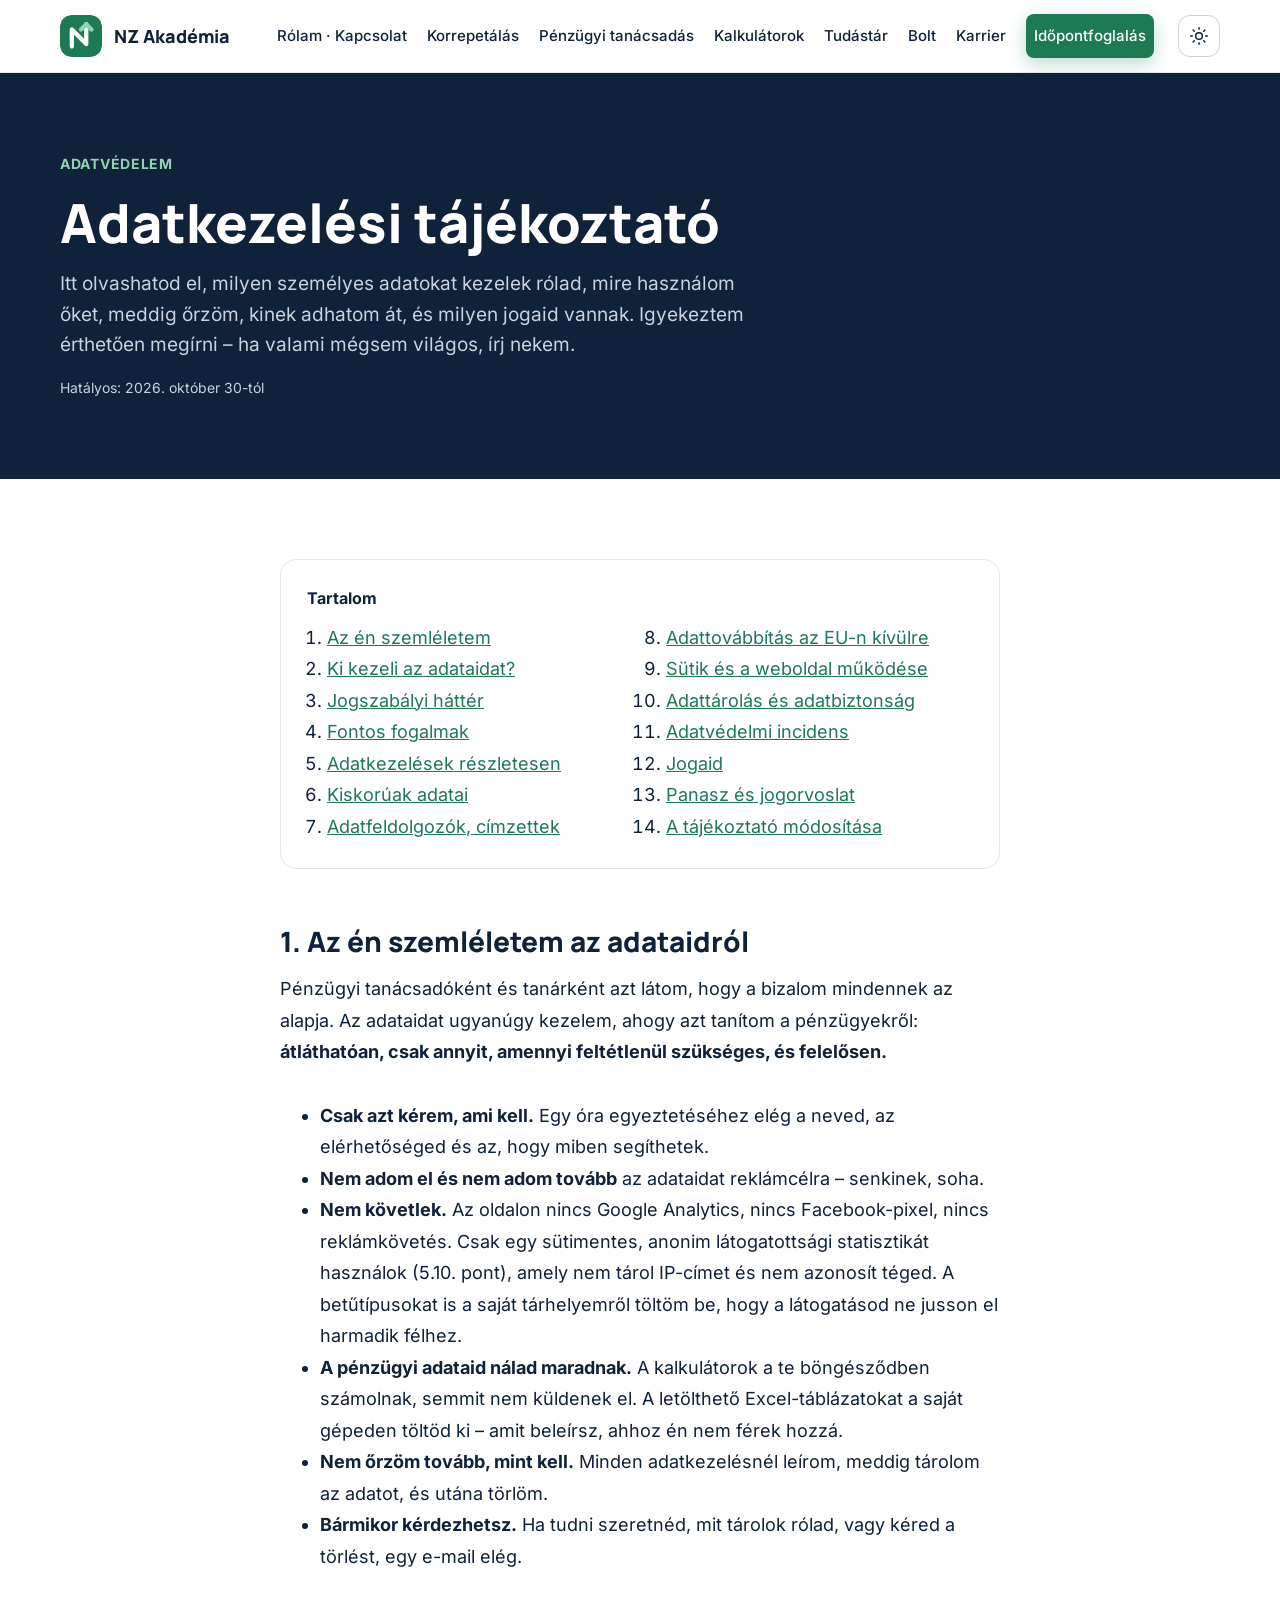
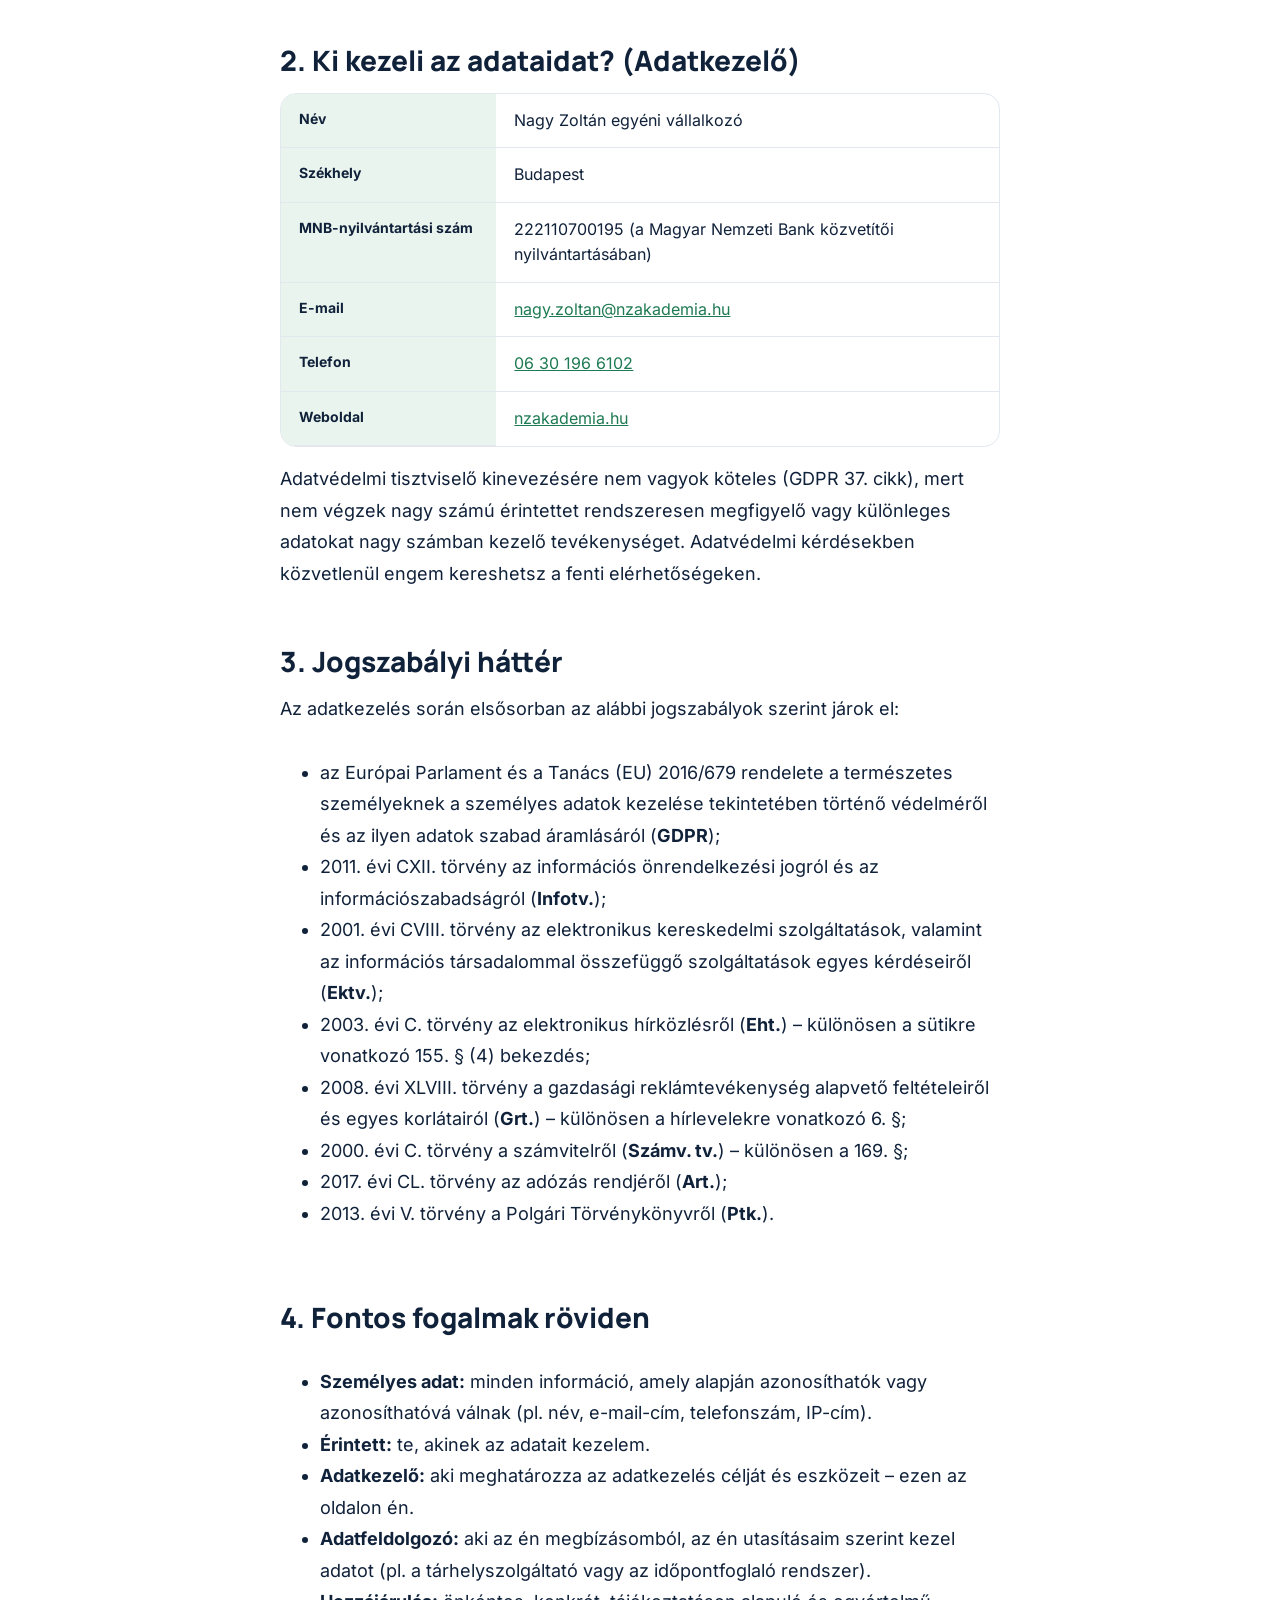
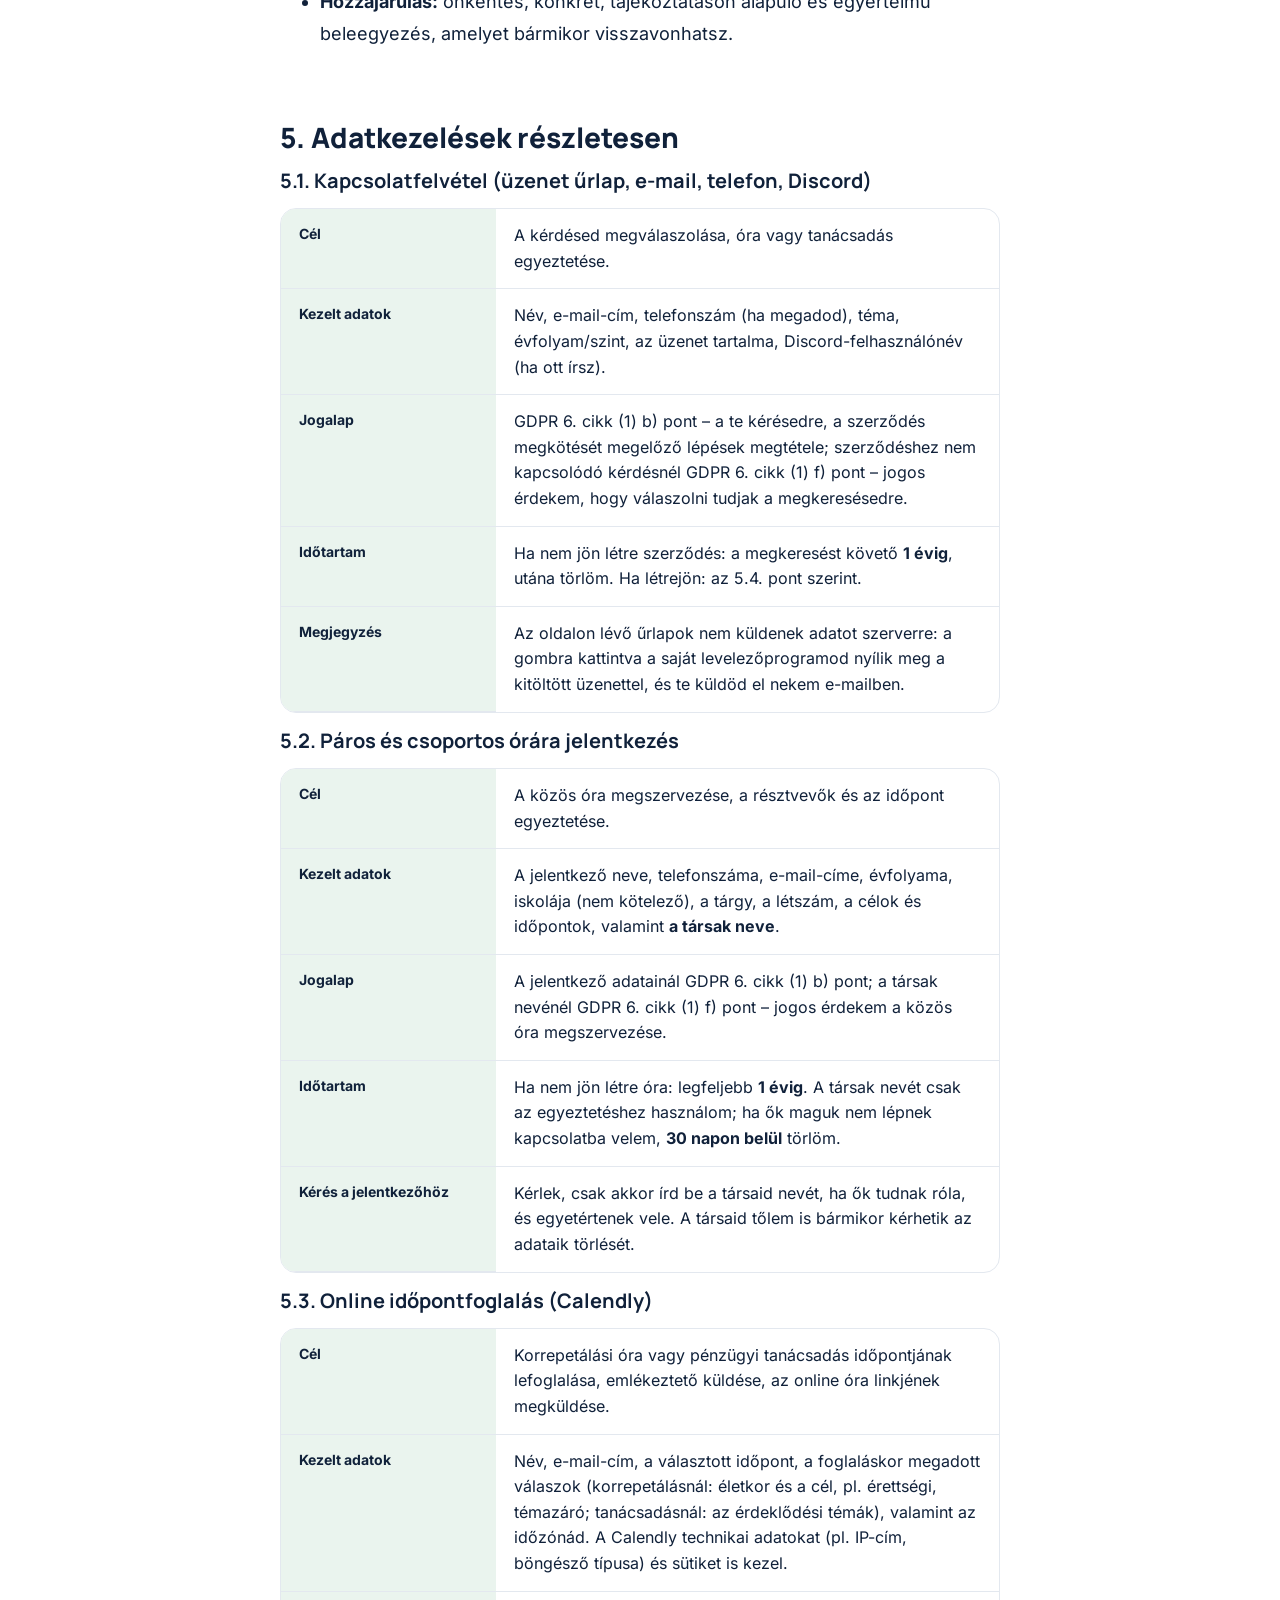
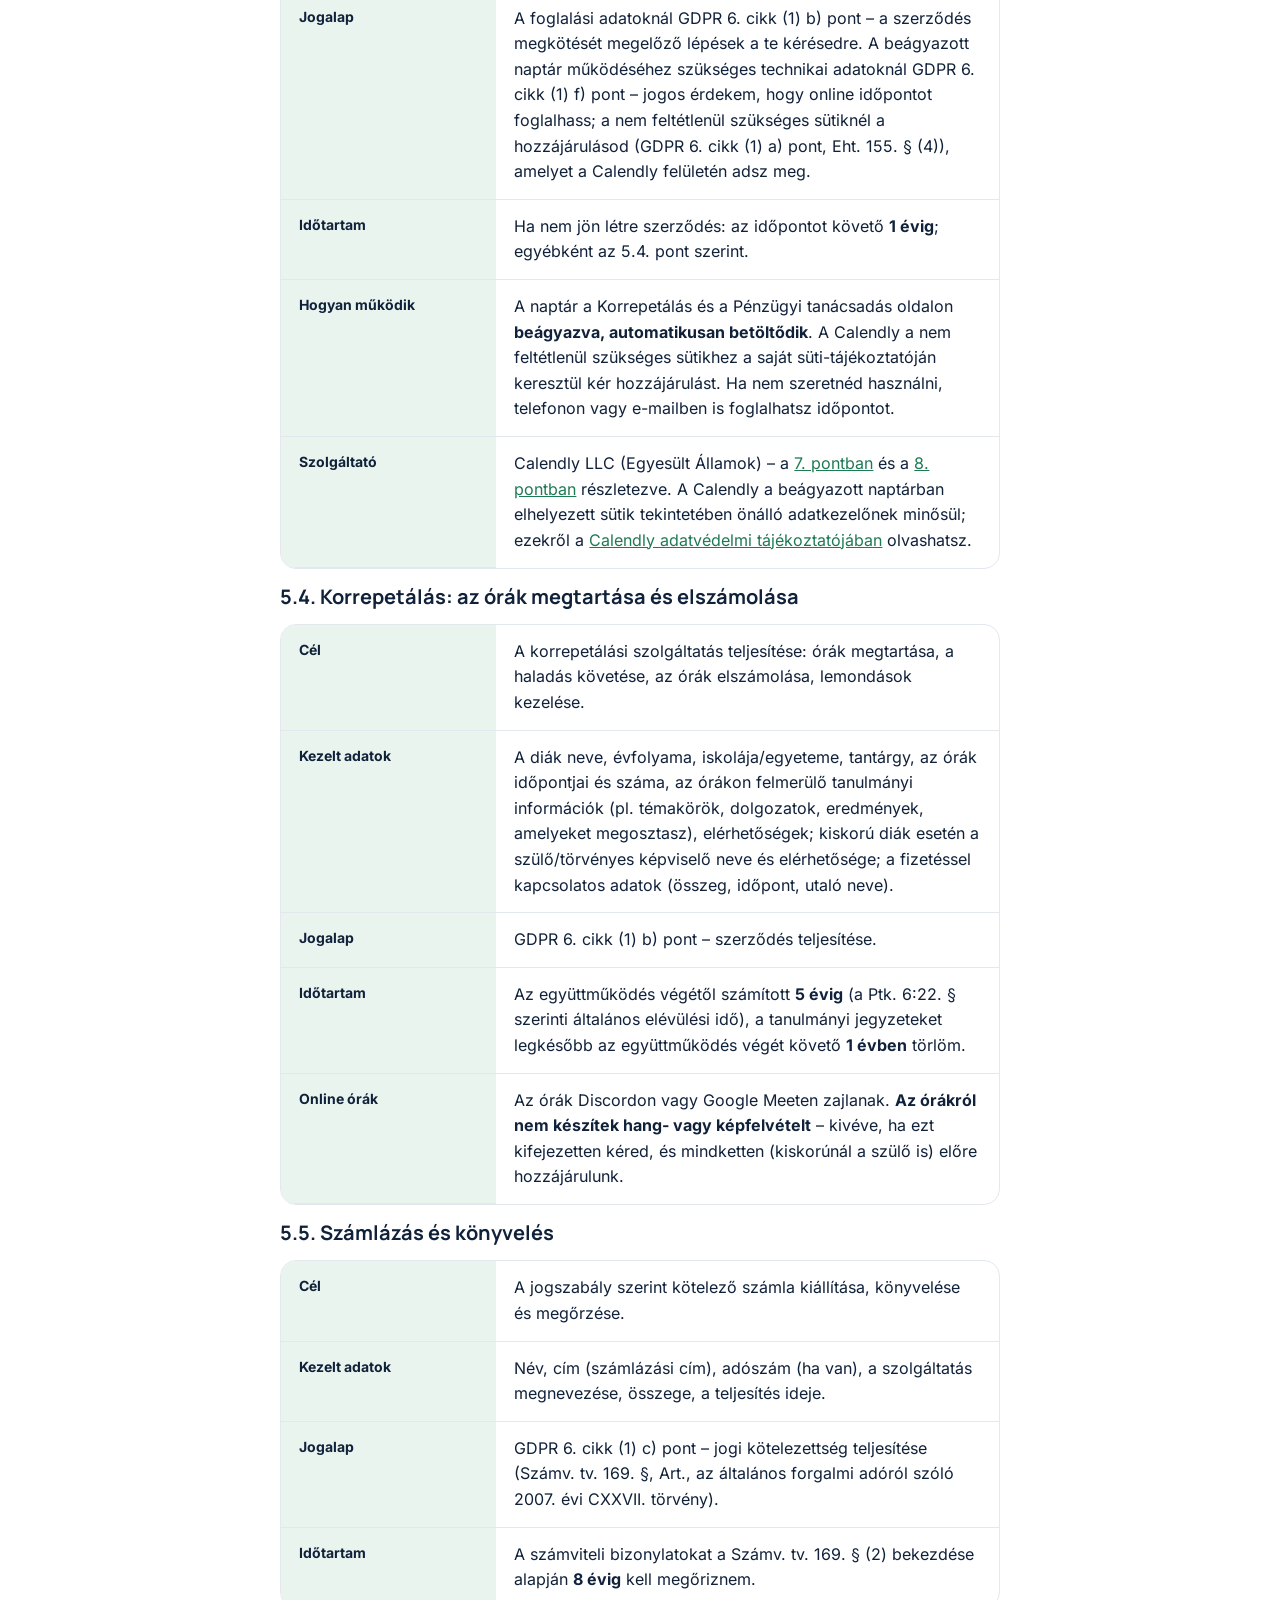
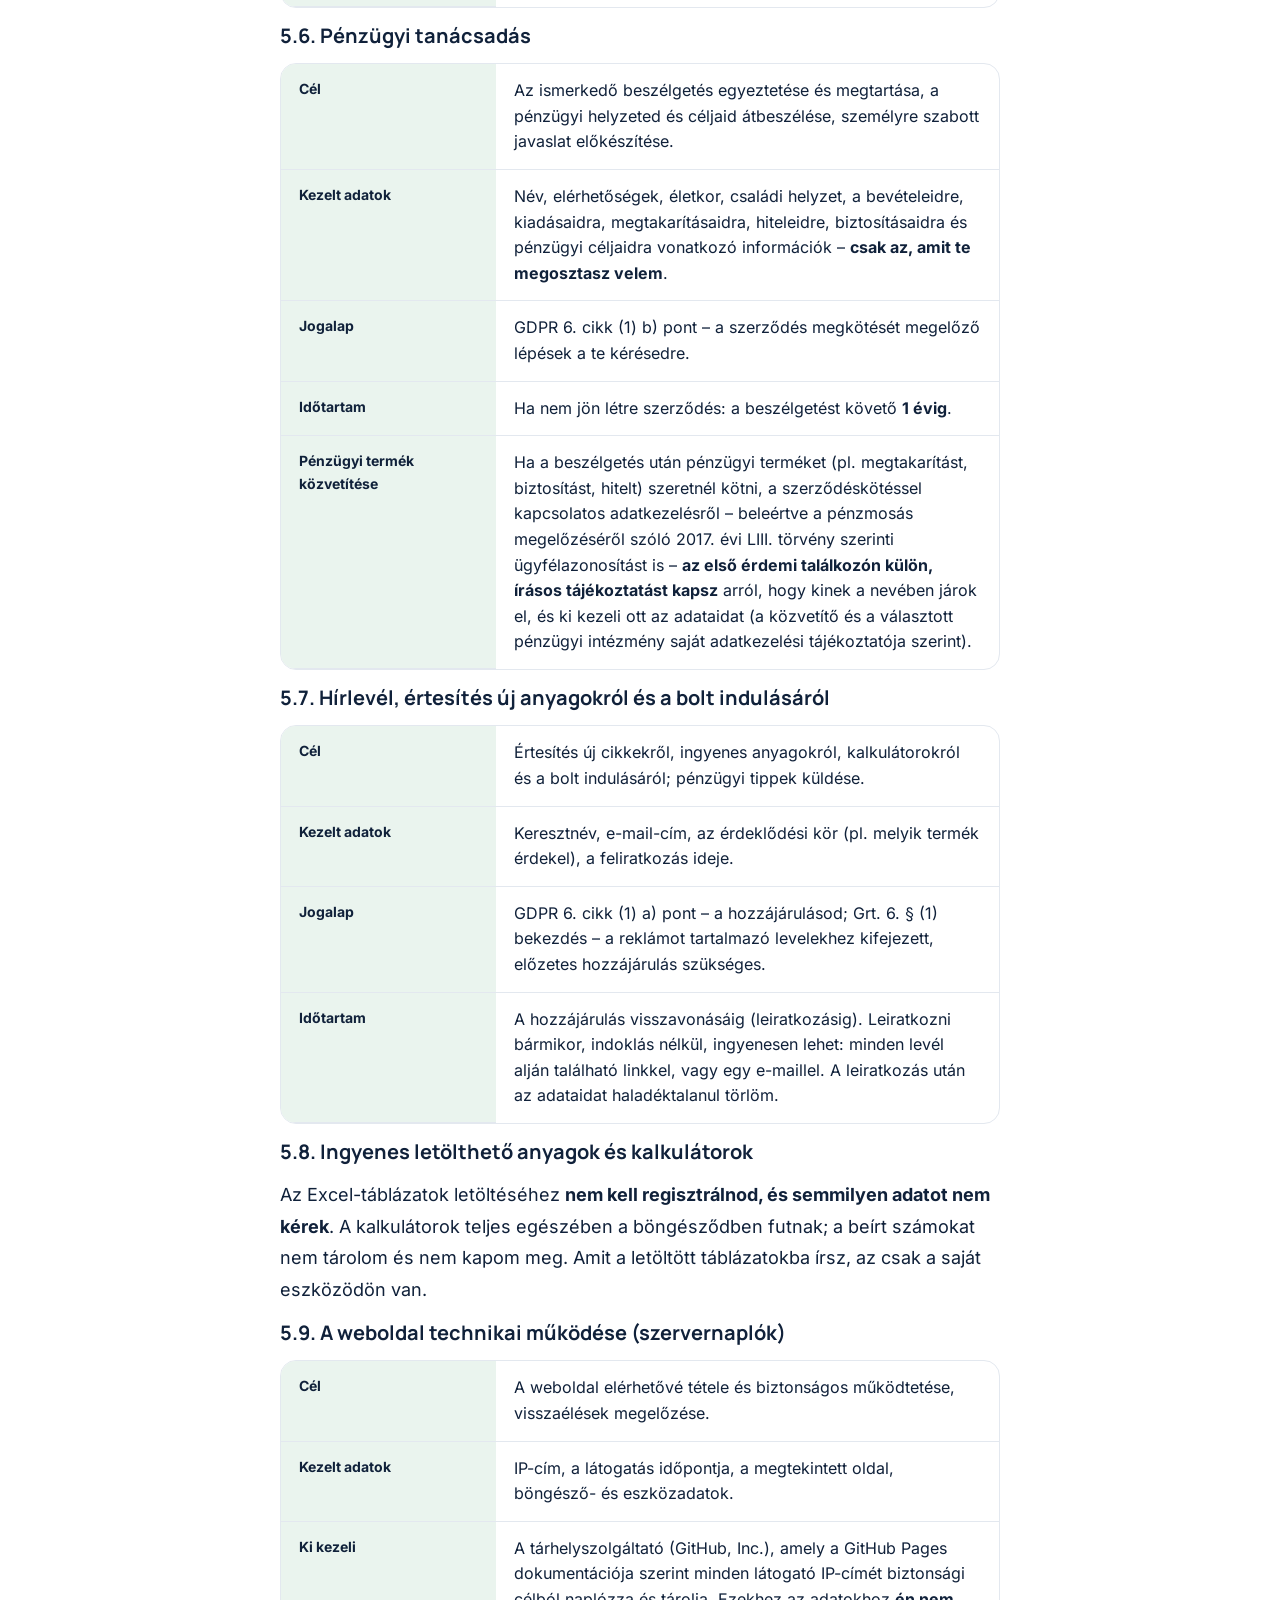
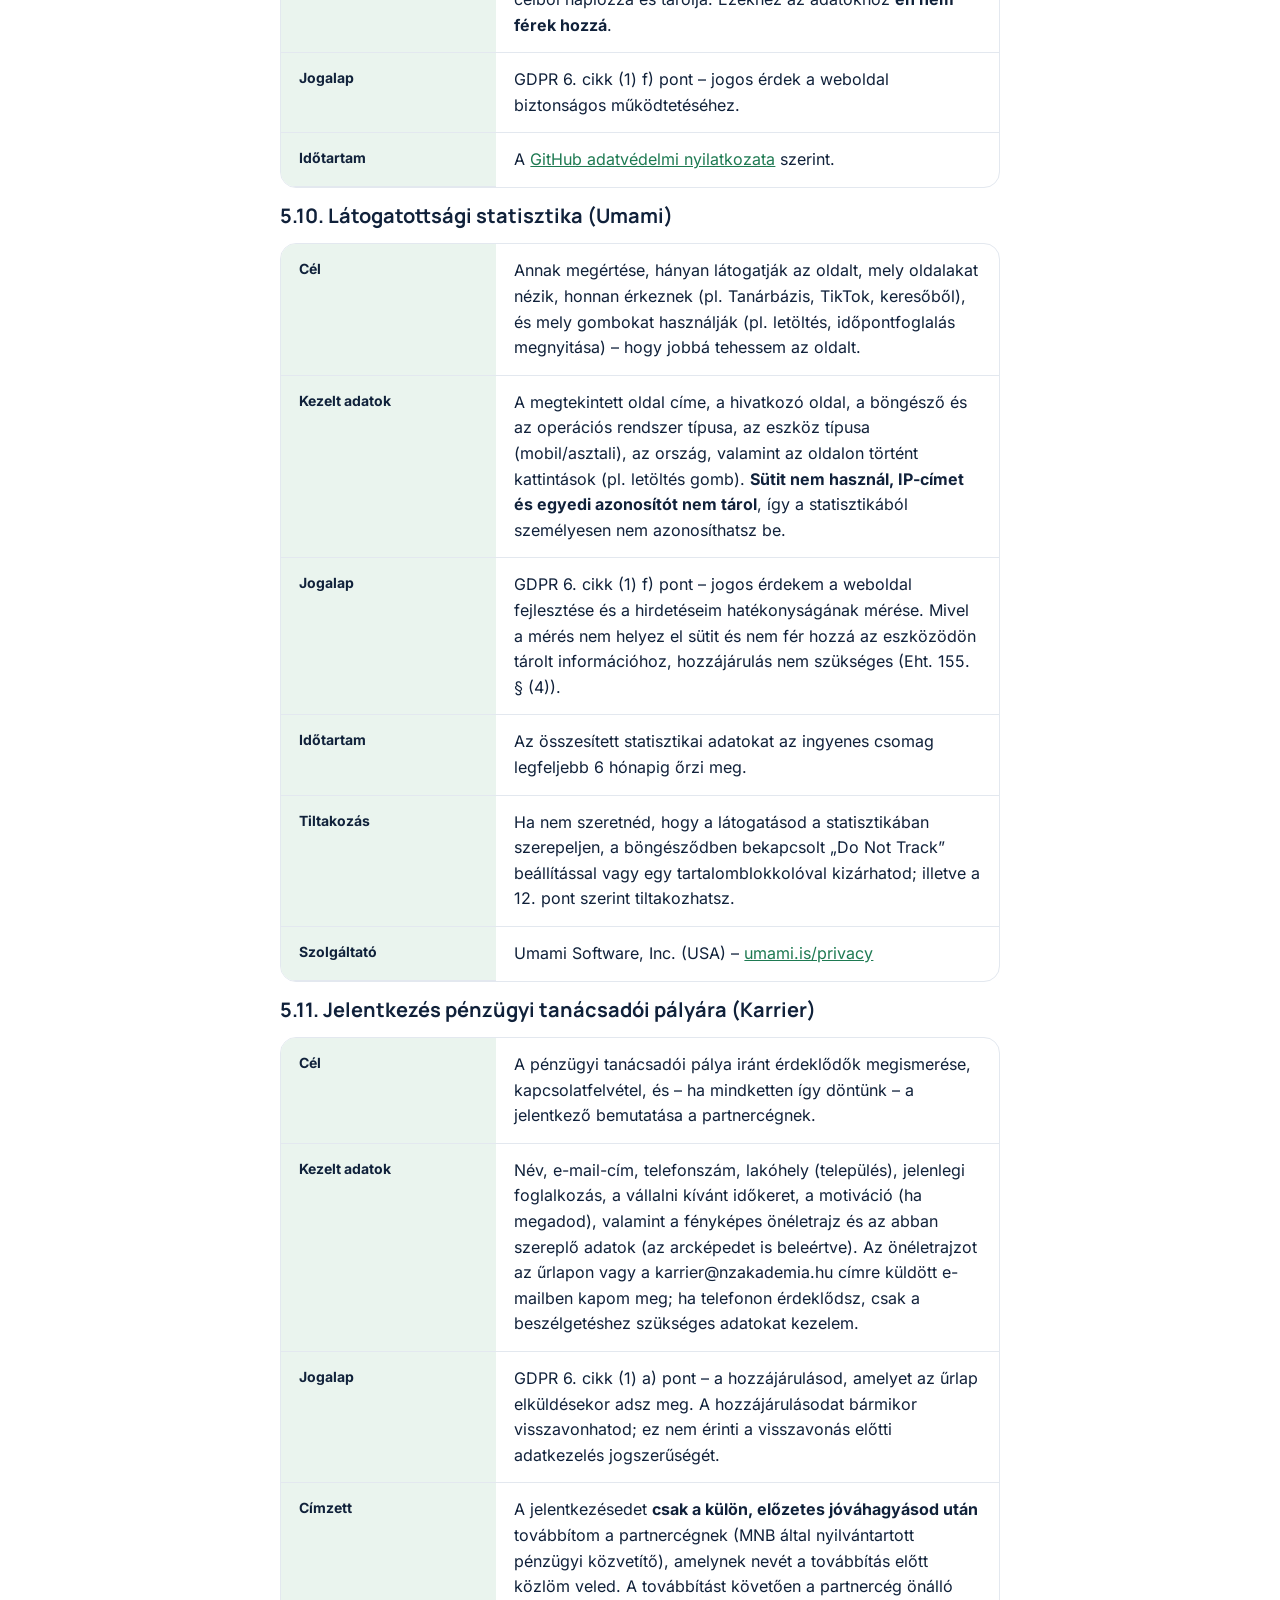
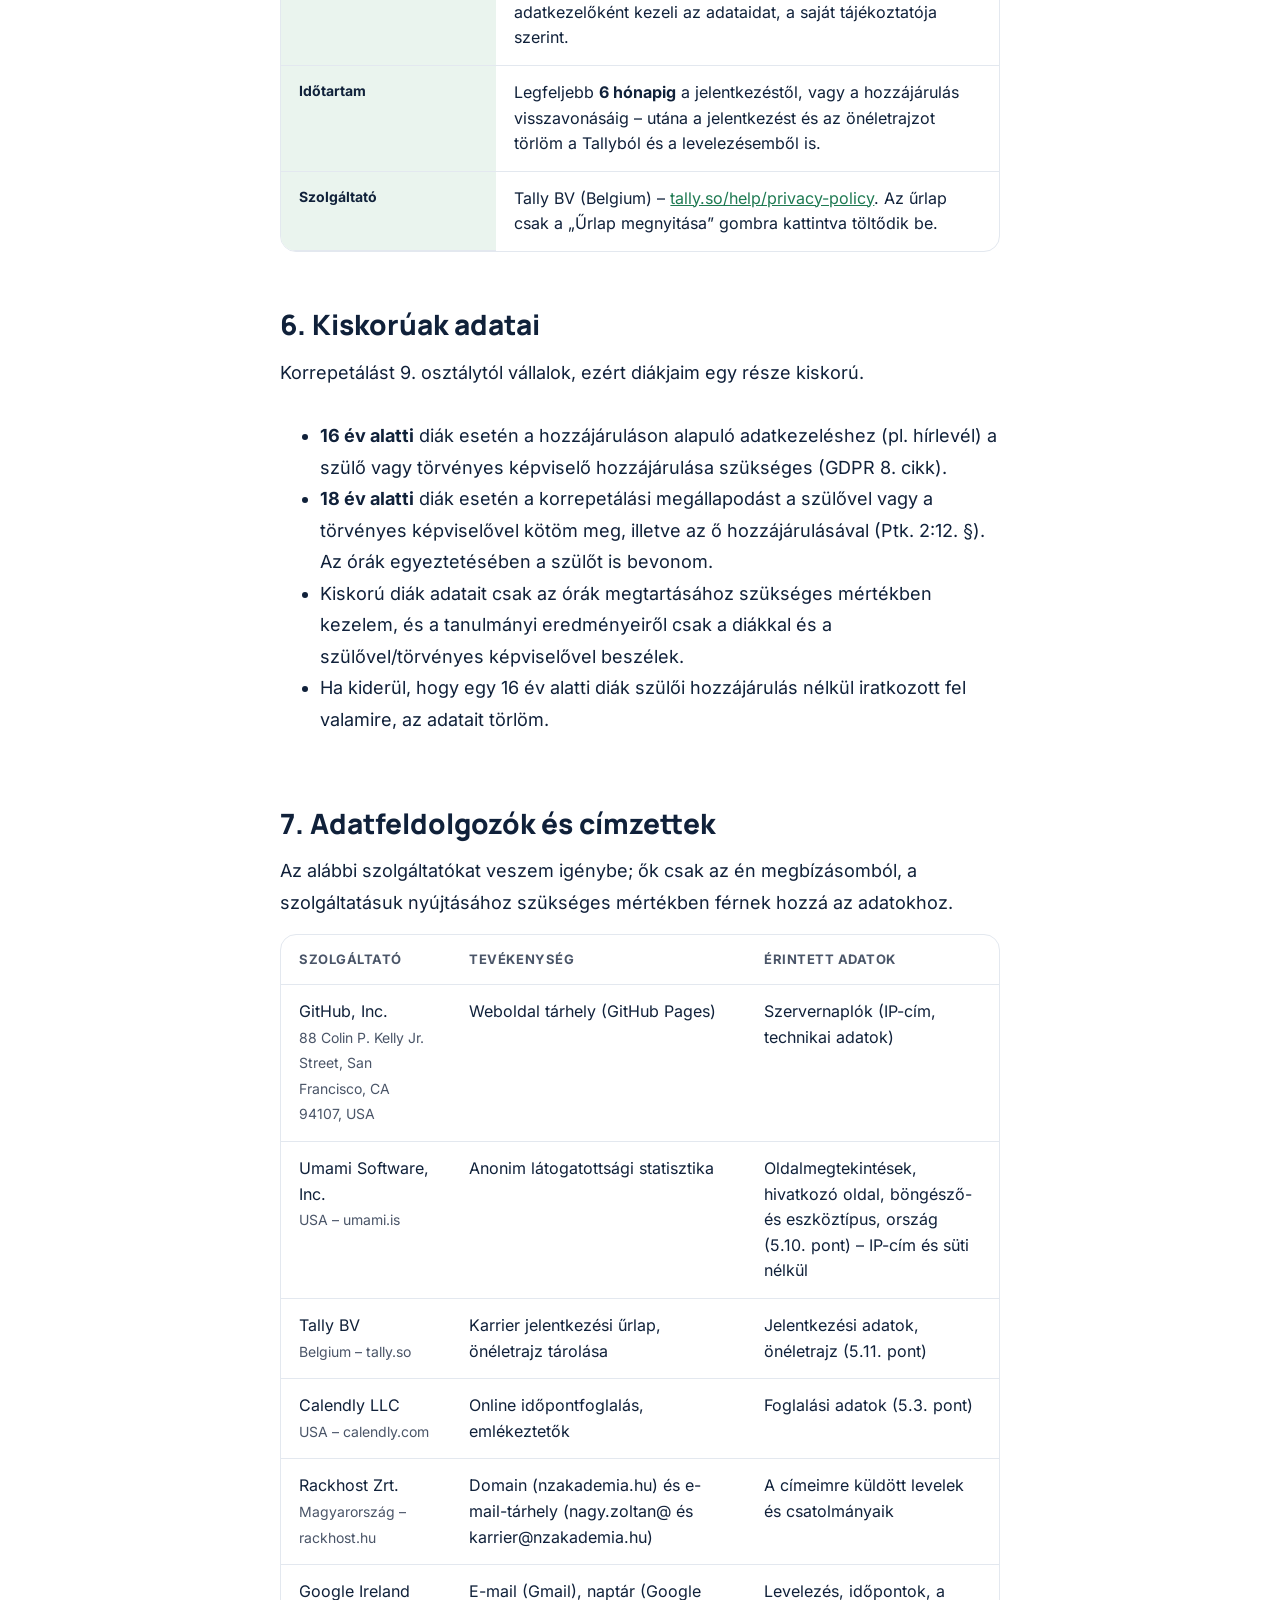
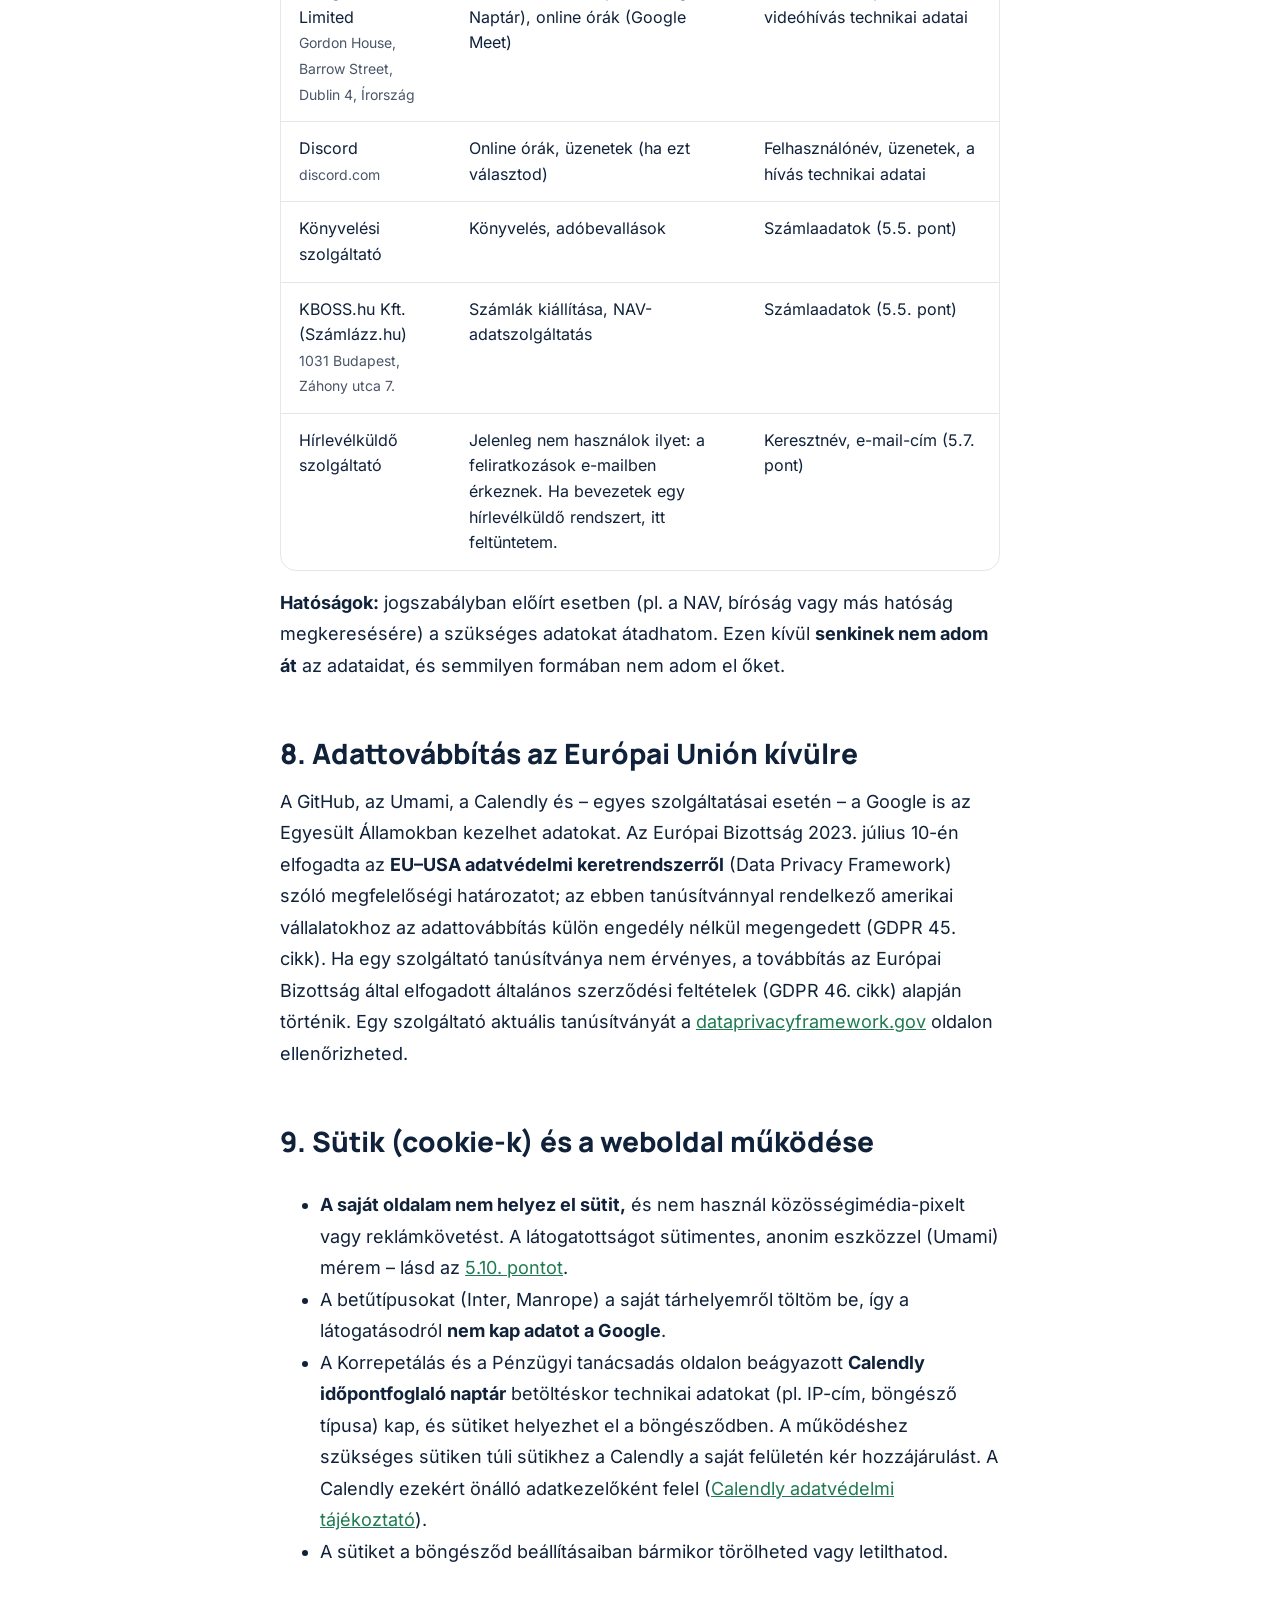
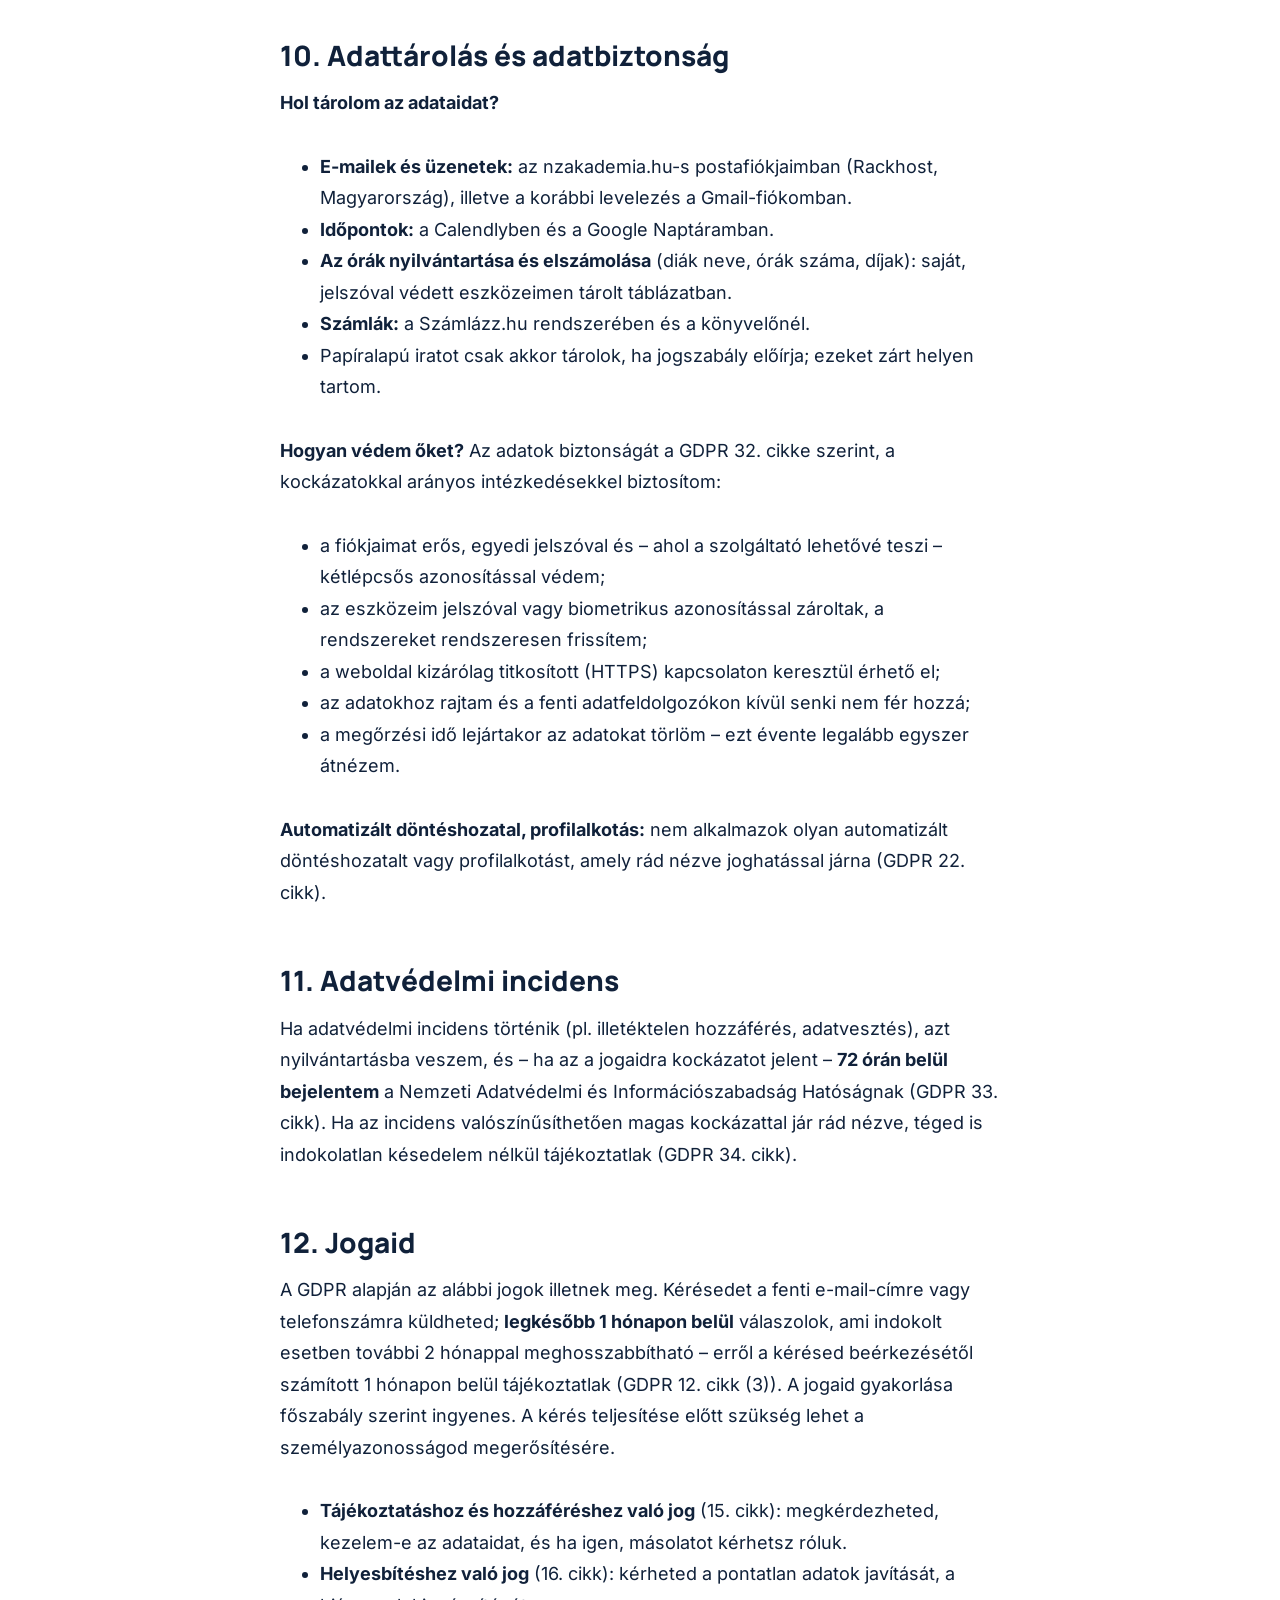
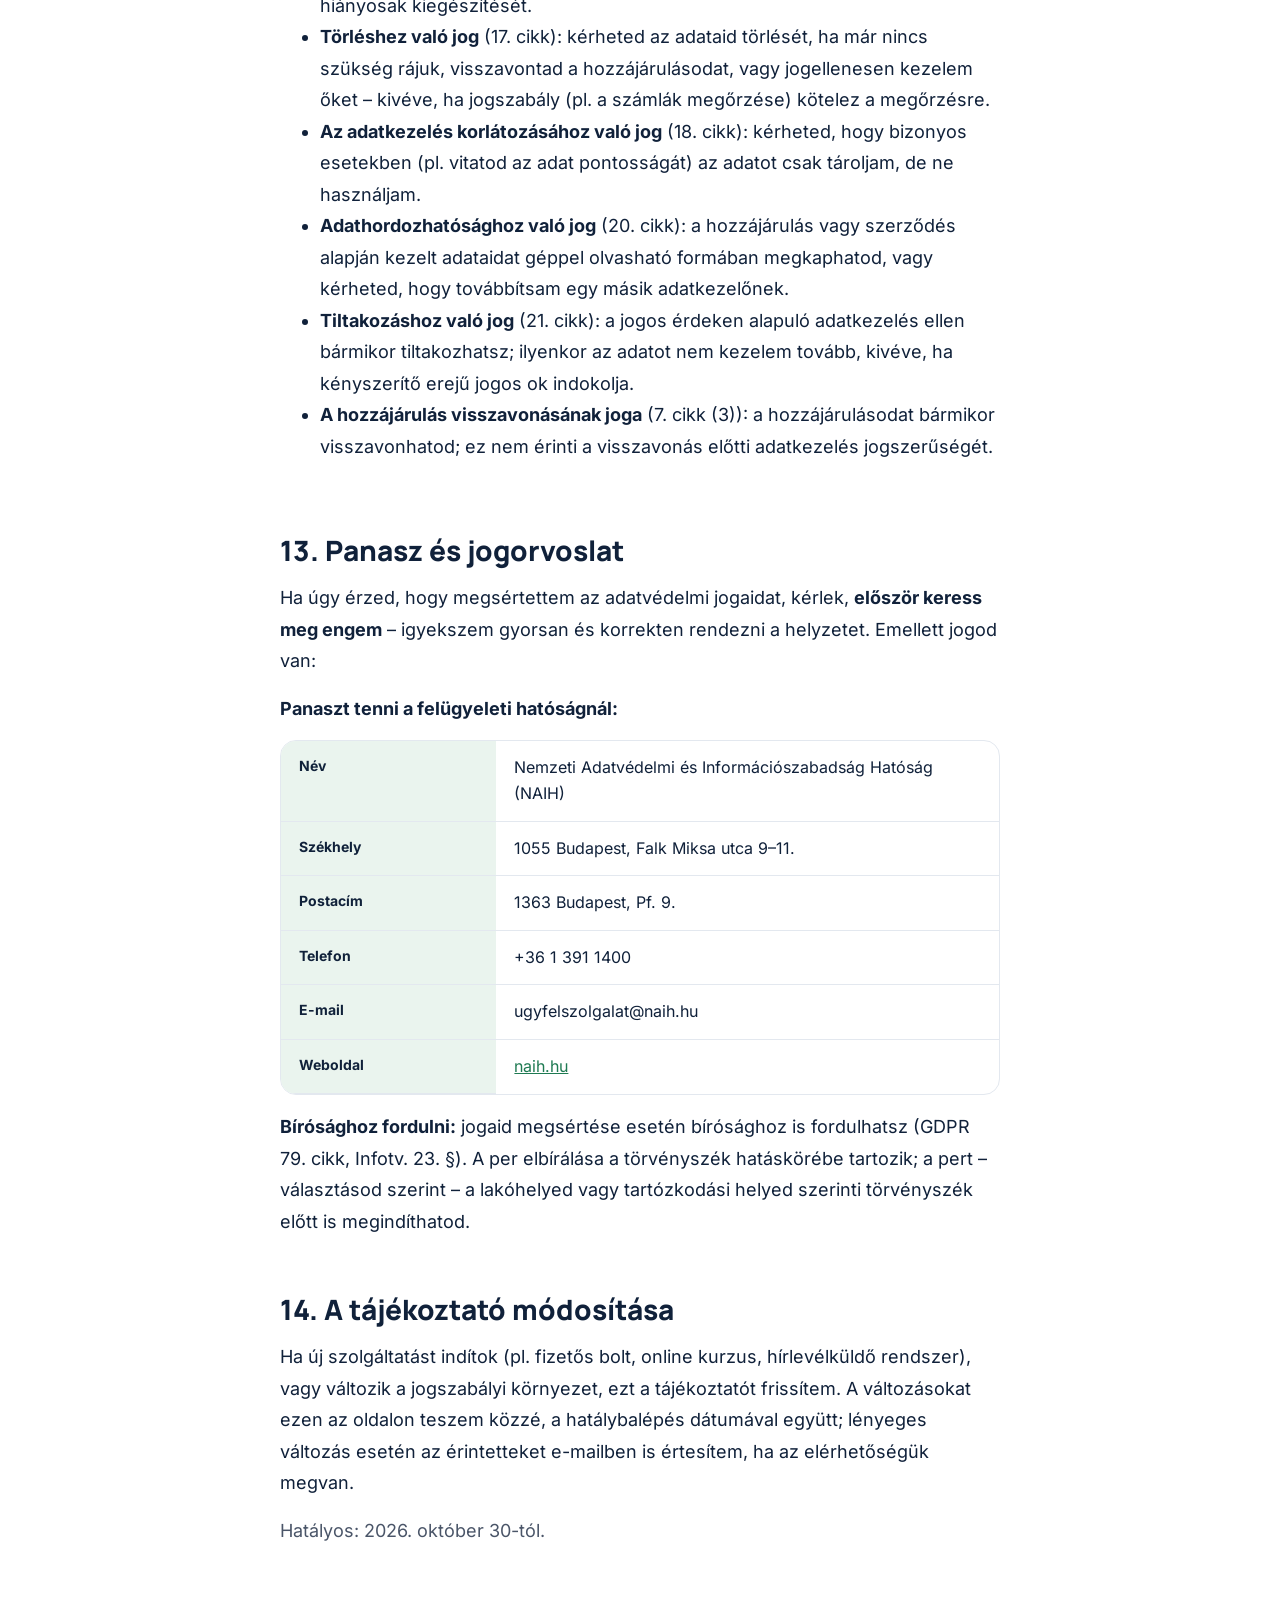
==== commit a2333ca2: "Karrier: önéletrajz-alapú jelentkezés (űrlap/e-mail), érdeklődőknek és szakmabelieknek telefon; Cale" ====
--- a/adatkezeles.html
+++ b/adatkezeles.html
@@ -5,7 +5,7 @@
   <meta name="viewport" content="width=device-width, initial-scale=1">
   <title>Adatkezelési tájékoztató | NZ Akadémia</title>
   <meta name="description" content="Adatkezelési tájékoztató: milyen adatokat kezelek, milyen célból, meddig, és milyen jogaid vannak.">
-  <link rel="stylesheet" href="assets/style.css?v=2611230955">
+  <link rel="stylesheet" href="assets/style.css?v=2611231545">
   <script defer src="https://cloud.umami.is/script.js" data-website-id="2bbd9b21-e118-43c6-a43f-94f564ebd75c" data-domains="nzakademia.hu,www.nzakademia.hu,nagyzoltan25.github.io"></script>
   <link rel="icon" type="image/svg+xml" href="assets/logo-mark.svg">
 <script>(function(){try{var t=localStorage.getItem("nz-theme");if(!t)t=matchMedia("(prefers-color-scheme: dark)").matches?"dark":"light";document.documentElement.setAttribute("data-theme",t)}catch(e){}})();</script>
@@ -199,7 +199,7 @@
     <h3 id="karrier">5.11. Jelentkezés pénzügyi tanácsadói pályára (Karrier)</h3>
     <div class="table-wrap"><table><tbody>
       <tr><th scope="row">Cél</th><td>A pénzügyi tanácsadói pálya iránt érdeklődők megismerése, kapcsolatfelvétel, és – ha mindketten így döntünk – a jelentkező bemutatása a partnercégnek.</td></tr>
-      <tr><th scope="row">Kezelt adatok</th><td>Név, e-mail-cím, telefonszám, lakóhely (település), jelenlegi foglalkozás, a vállalni kívánt időkeret, a motiváció (ha megadod), valamint az önéletrajz és az abban szereplő adatok (ha feltöltöd).</td></tr>
+      <tr><th scope="row">Kezelt adatok</th><td>Név, e-mail-cím, telefonszám, lakóhely (település), jelenlegi foglalkozás, a vállalni kívánt időkeret, a motiváció (ha megadod), valamint a fényképes önéletrajz és az abban szereplő adatok (az arcképedet is beleértve). Az önéletrajzot az űrlapon vagy a karrier@nzakademia.hu címre küldött e-mailben kapom meg; ha telefonon érdeklődsz, csak a beszélgetéshez szükséges adatokat kezelem.</td></tr>
       <tr><th scope="row">Jogalap</th><td>GDPR 6. cikk (1) a) pont – a hozzájárulásod, amelyet az űrlap elküldésekor adsz meg. A hozzájárulásodat bármikor visszavonhatod; ez nem érinti a visszavonás előtti adatkezelés jogszerűségét.</td></tr>
       <tr><th scope="row">Címzett</th><td>A jelentkezésedet <strong>csak a külön, előzetes jóváhagyásod után</strong> továbbítom a partnercégnek (MNB által nyilvántartott pénzügyi közvetítő), amelynek nevét a továbbítás előtt közlöm veled. A továbbítást követően a partnercég önálló adatkezelőként kezeli az adataidat, a saját tájékoztatója szerint.</td></tr>
       <tr><th scope="row">Időtartam</th><td>Legfeljebb <strong>6 hónapig</strong> a jelentkezéstől, vagy a hozzájárulás visszavonásáig – utána a jelentkezést és az önéletrajzot törlöm a Tallyból és a levelezésemből is.</td></tr>
@@ -326,6 +326,6 @@
     </div>
   </div>
 </footer>
-<script src="assets/main.js?v=2611230955"></script>
+<script src="assets/main.js?v=2611231545"></script>
 </body>
 </html>
--- a/assets/style.css
+++ b/assets/style.css
@@ -647,3 +647,42 @@
 [data-theme="dark"] .uni-list b{color:var(--accent-light)}
 .uni-list span{font-size:14px;color:var(--ink);line-height:1.3}
 @media (max-width:640px){.uni-list{grid-template-columns:1fr}}
+
+/* ===== Karrier jelentkezés: két út ===== */
+.section.apply{background:linear-gradient(180deg,var(--accent-soft) 0%,var(--bg) 60%)}
+.apply-trust{list-style:none;margin:0;padding:0;display:flex;flex-wrap:wrap;gap:10px}
+.apply-trust li{display:flex;align-items:center;gap:8px;padding:8px 14px;border-radius:999px;background:var(--surface);border:1px solid var(--line);font-weight:600;font-size:14.5px}
+.apply-trust li::before{content:"✓";color:var(--accent);font-weight:800}
+.apply-tabs{display:grid;grid-template-columns:1fr 1fr;gap:12px}
+.apply-tab{display:flex;flex-direction:column;gap:4px;text-align:left;padding:18px 20px;border-radius:16px;border:2px solid var(--line);background:var(--surface);color:var(--ink);font:inherit;cursor:pointer;transition:border-color .15s,box-shadow .15s}
+.apply-tab b{font-family:Manrope,sans-serif;font-size:18px}
+.apply-tab span{font-size:14px;color:var(--muted)}
+.apply-tab:hover{border-color:var(--accent-light)}
+.apply-tab.on{border-color:var(--accent);box-shadow:0 10px 28px rgba(30,122,82,.15)}
+.apply-tab.on b{color:var(--accent)}
+[data-theme="dark"] .apply-tab.on b{color:var(--accent-light)}
+@media (max-width:640px){.apply-tabs{grid-template-columns:1fr}.apply-tab b{font-size:16px}}
+
+/* ===== Karrier jelentkezés v2 (önéletrajz-alapú) ===== */
+.apply-steps{list-style:none;margin:0;padding:0;display:grid;grid-template-columns:repeat(4,1fr);gap:12px;counter-reset:as}
+.apply-steps li{counter-increment:as;display:flex;flex-direction:column;gap:2px;padding:16px 16px 16px 56px;position:relative;border-radius:14px;background:var(--surface);border:1px solid var(--line)}
+.apply-steps li::before{content:counter(as);position:absolute;left:14px;top:16px;width:30px;height:30px;border-radius:50%;background:var(--accent);color:#fff;font-weight:800;display:grid;place-items:center;font-size:14px}
+.apply-steps span{font-size:13.5px;color:var(--muted)}
+.apply-grid{display:grid;grid-template-columns:1.35fr 1fr;gap:20px;align-items:start}
+.apply-main{position:relative;padding:28px;border-radius:20px;background:var(--surface);border:2px solid var(--accent);box-shadow:0 16px 40px rgba(30,122,82,.14);display:flex;flex-direction:column;gap:18px}
+.apply-badge{position:absolute;top:-13px;left:28px;background:var(--accent);color:#fff;font-size:12px;font-weight:700;padding:4px 12px;border-radius:999px;text-transform:uppercase;letter-spacing:.05em}
+.apply-head{display:flex;gap:14px;align-items:flex-start}
+.apply-head .cc-ico,.apply-alt .cc-ico{flex:none;margin:0}
+.apply-head h3{margin:0 0 4px}
+.apply-main .tally-box{display:flex;flex-direction:column;gap:10px}
+.apply-side{display:flex;flex-direction:column;gap:12px}
+.apply-alt{display:flex;gap:14px;align-items:flex-start;padding:18px 20px;border-radius:16px;background:var(--surface);border:1px solid var(--line);text-decoration:none;color:var(--ink);transition:border-color .15s,transform .15s}
+.apply-alt:hover{border-color:var(--accent);transform:translateY(-2px);color:var(--ink)}
+.apply-alt b{display:block;margin-bottom:2px}
+.apply-alt span{font-size:14.5px;color:var(--muted)}
+.apply-alt u{color:var(--accent);text-decoration:none;font-weight:700}
+.apply-alt.pro{background:var(--navy);border-color:var(--navy)}
+.apply-alt.pro b{color:#fff}.apply-alt.pro span{color:#C9D2DE}.apply-alt.pro u{color:var(--accent-light)}
+[data-theme="dark"] .apply-alt u{color:var(--accent-light)}
+@media (max-width:900px){.apply-grid{grid-template-columns:1fr}.apply-steps{grid-template-columns:1fr 1fr}}
+@media (max-width:520px){.apply-steps{grid-template-columns:1fr}.apply-main{padding:22px}}
